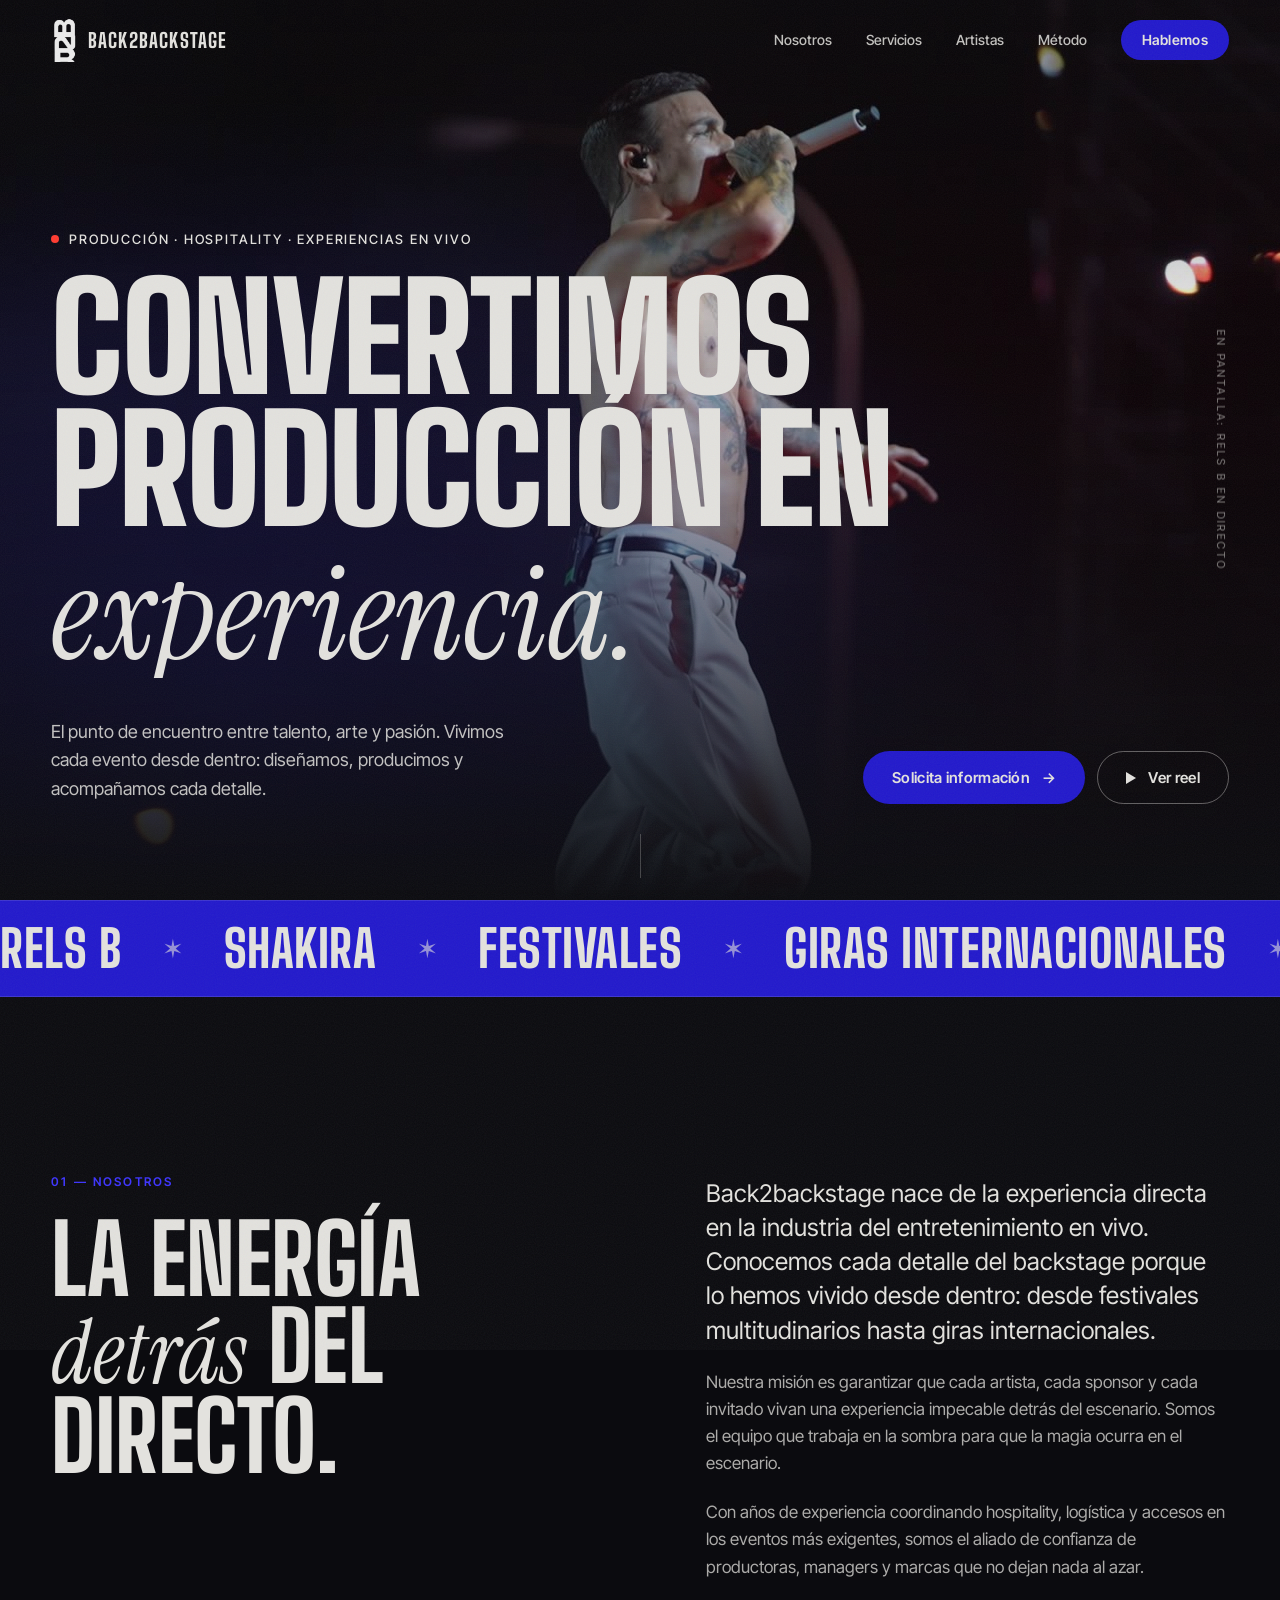
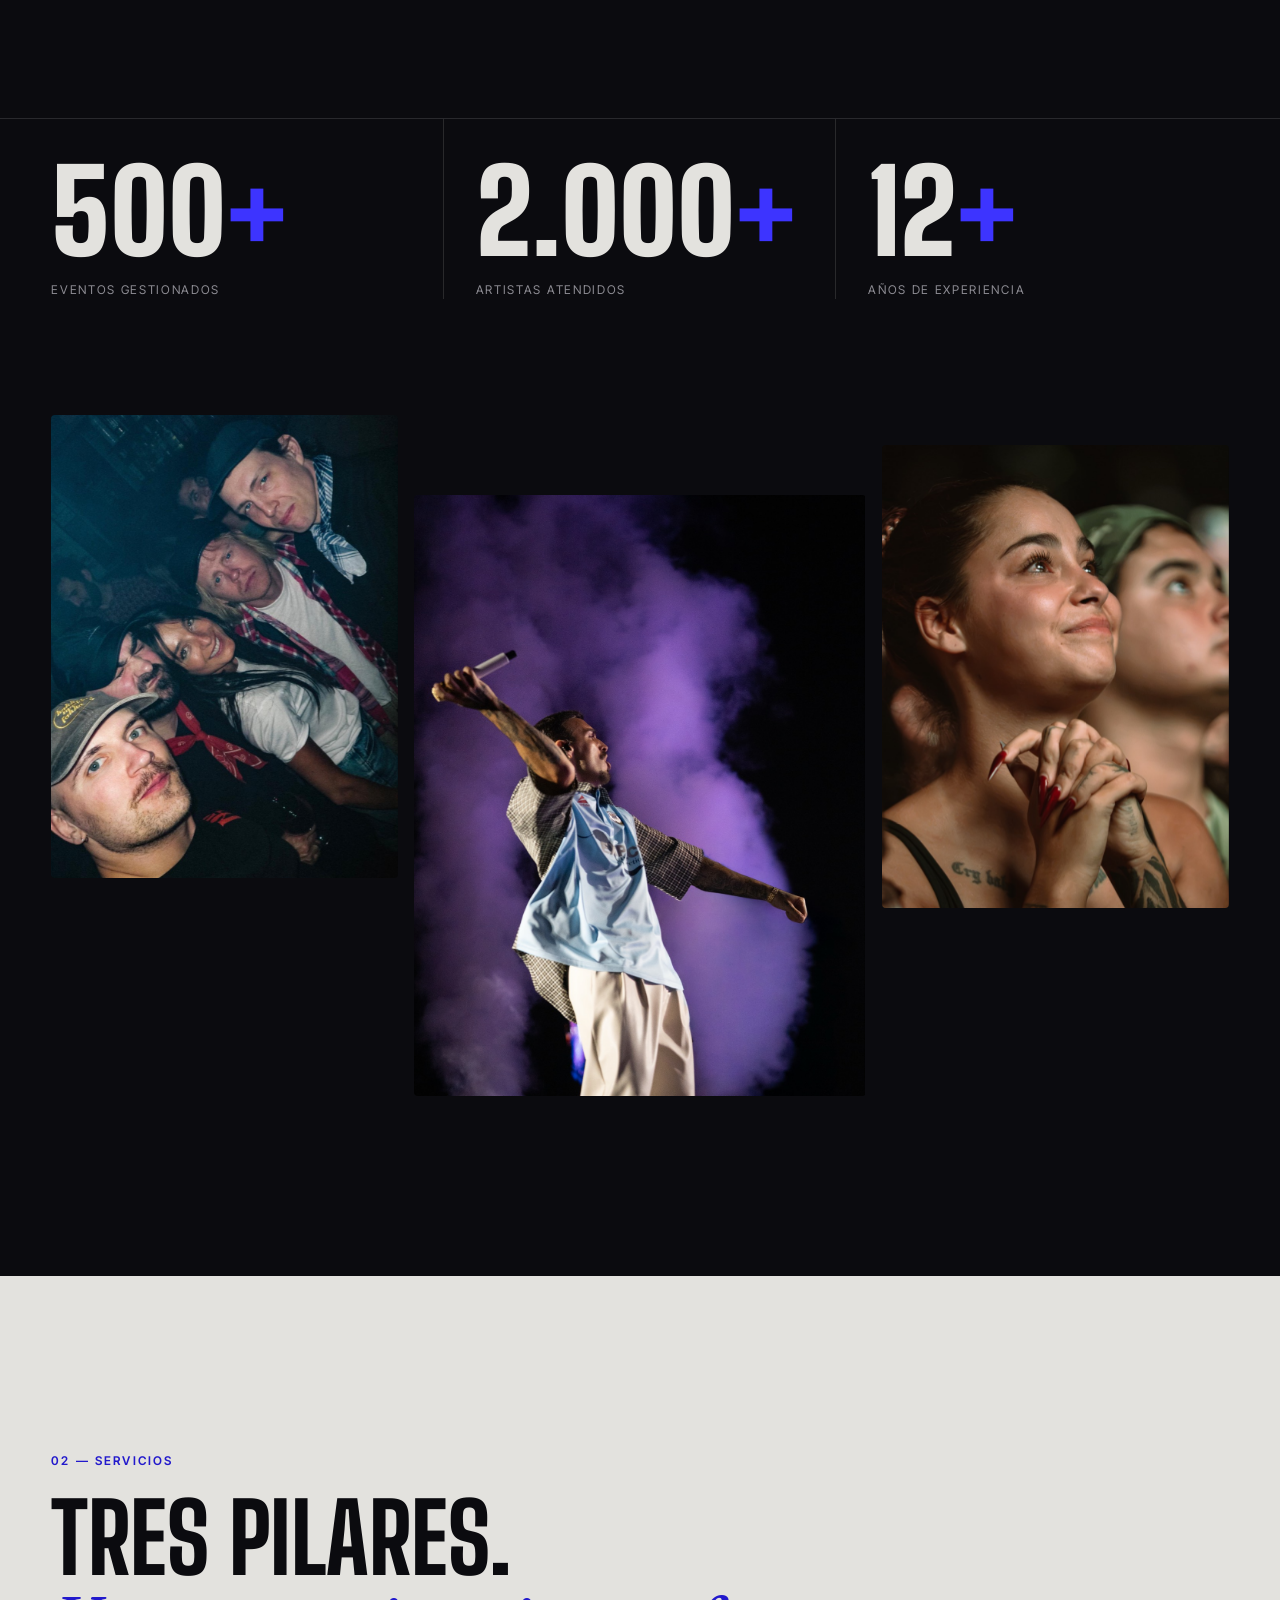
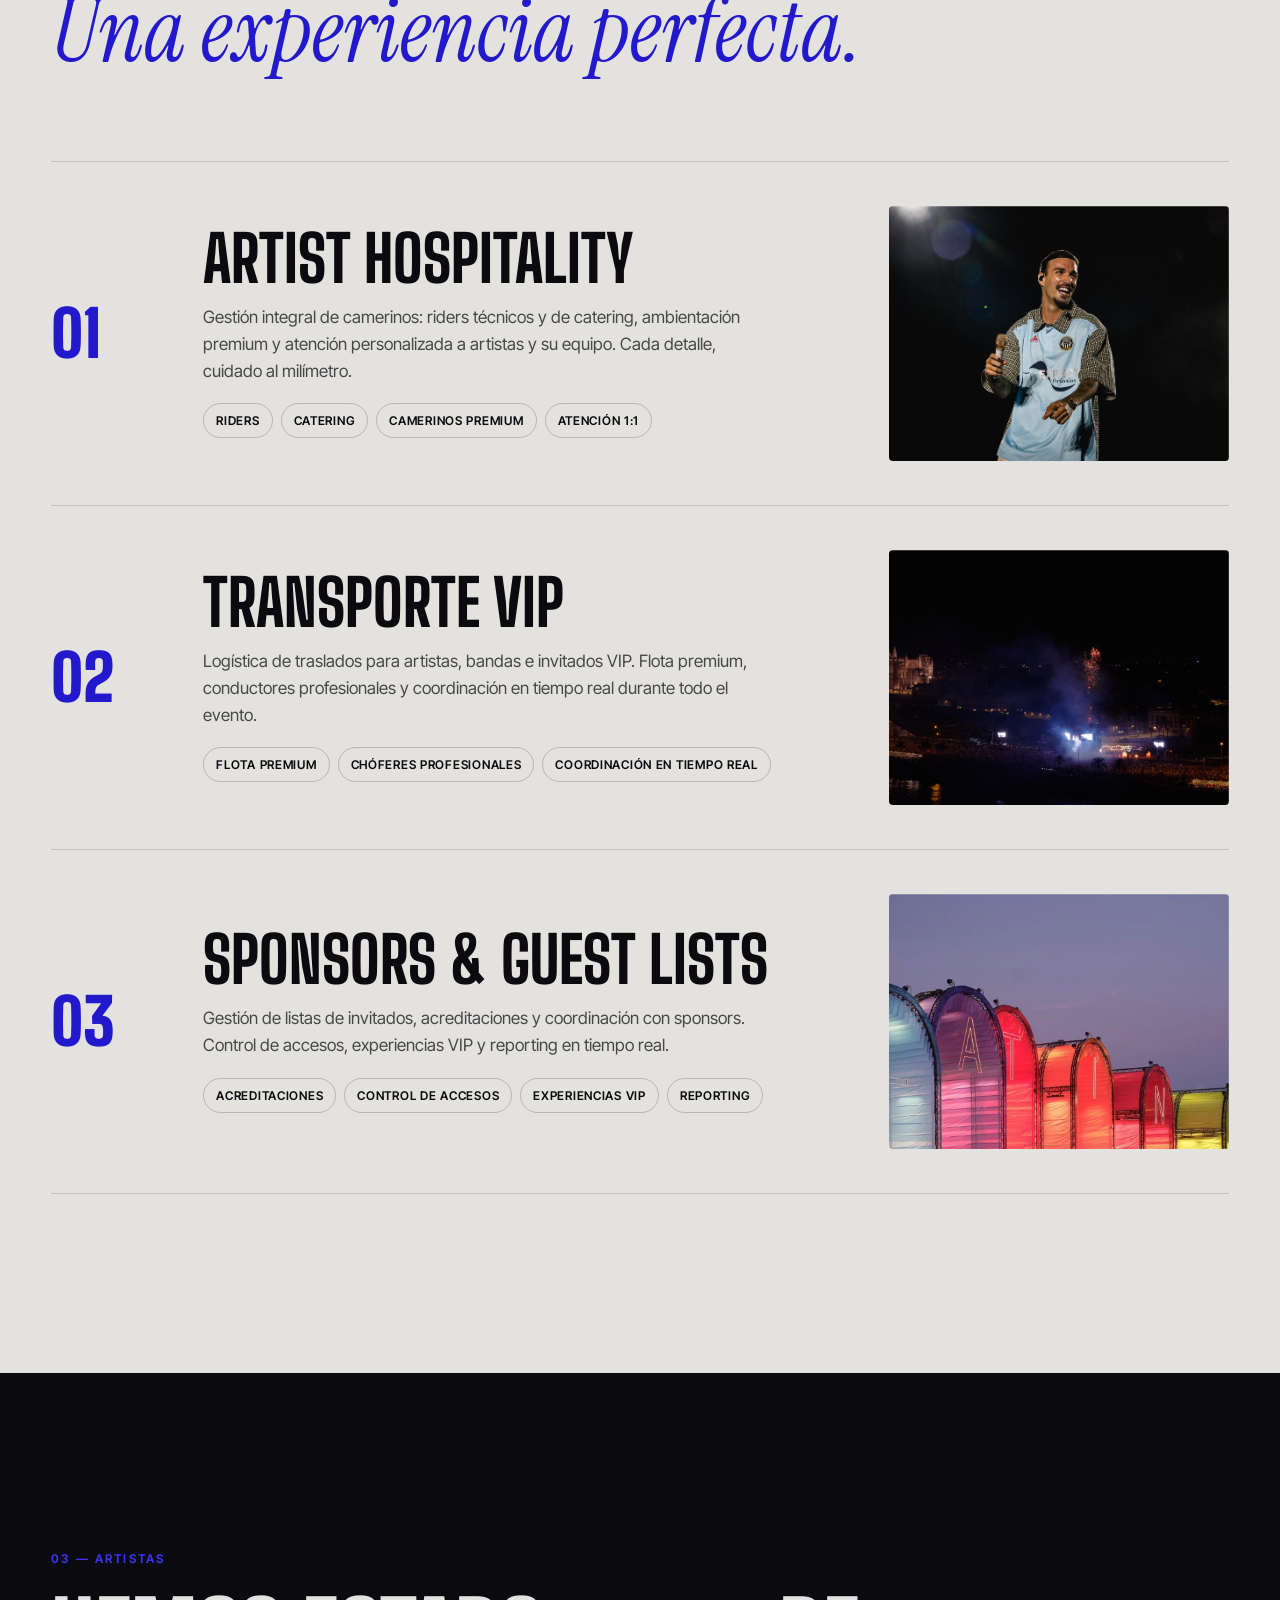
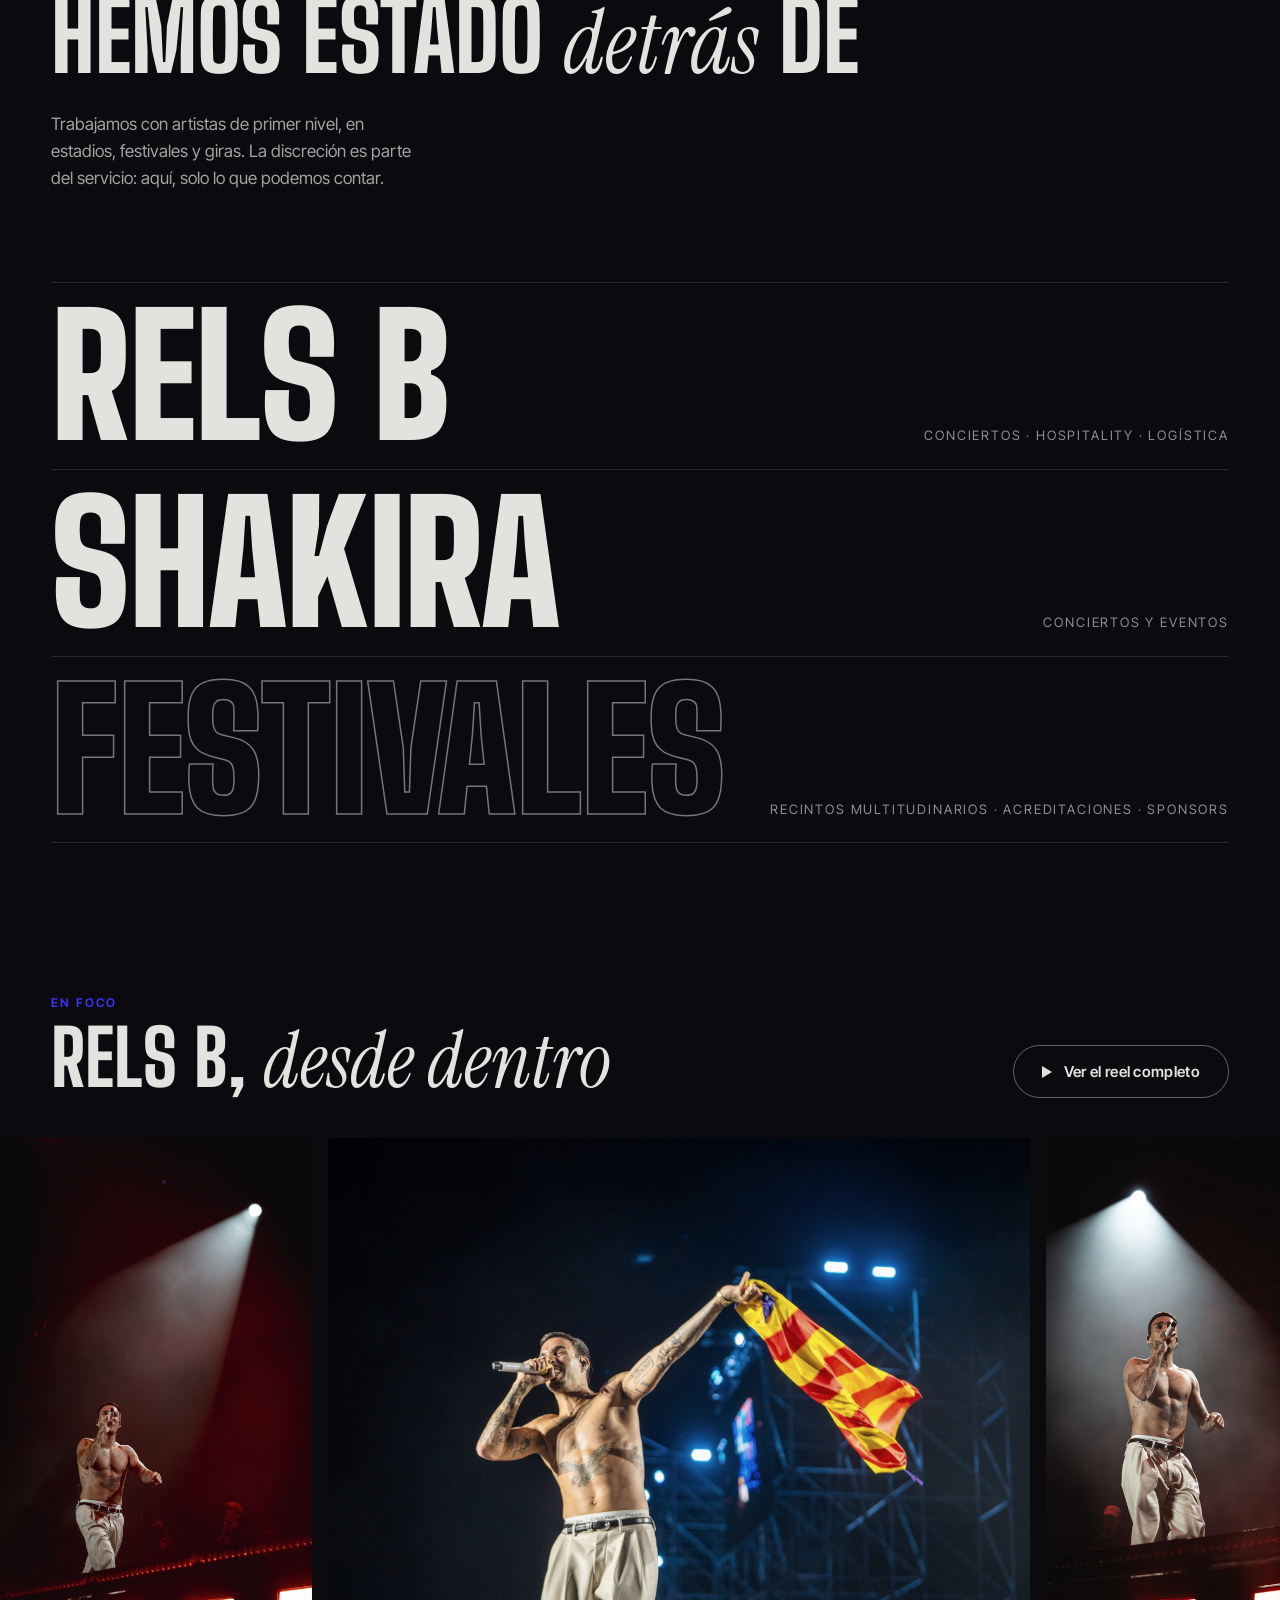
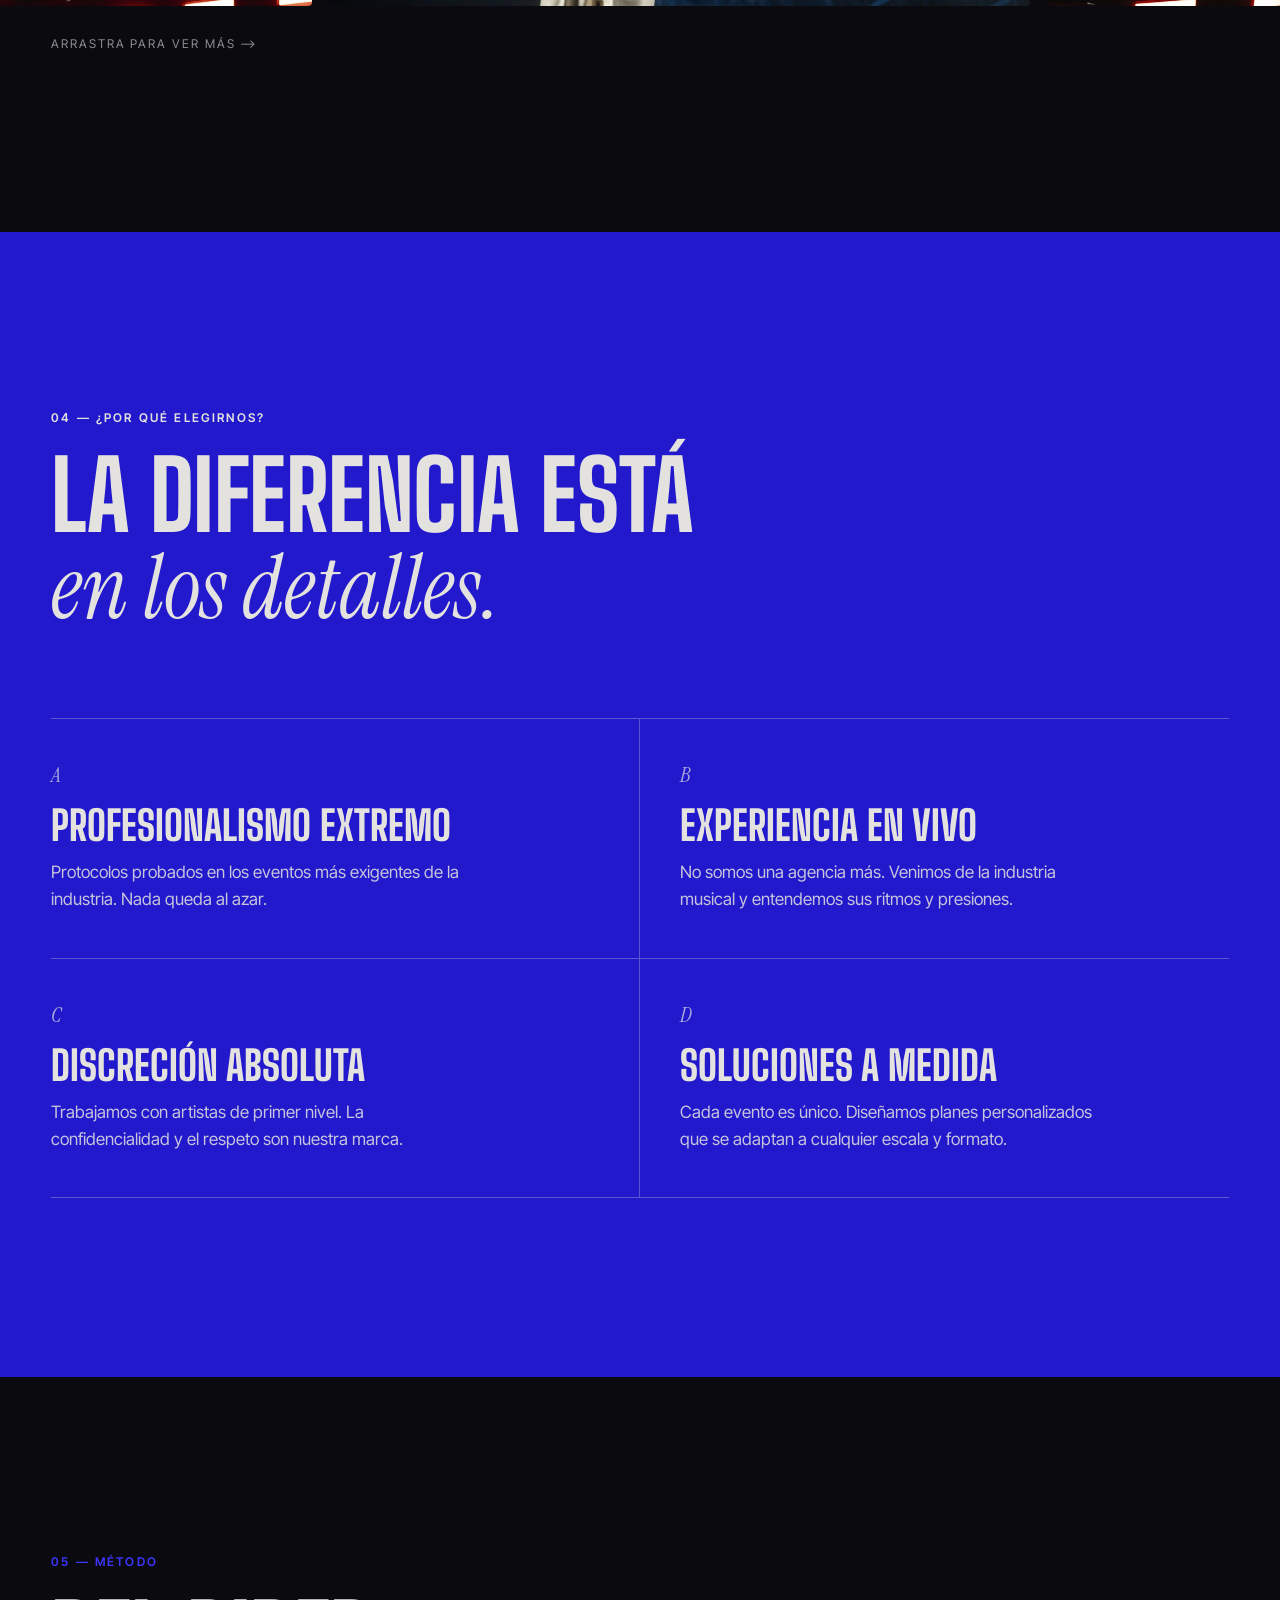
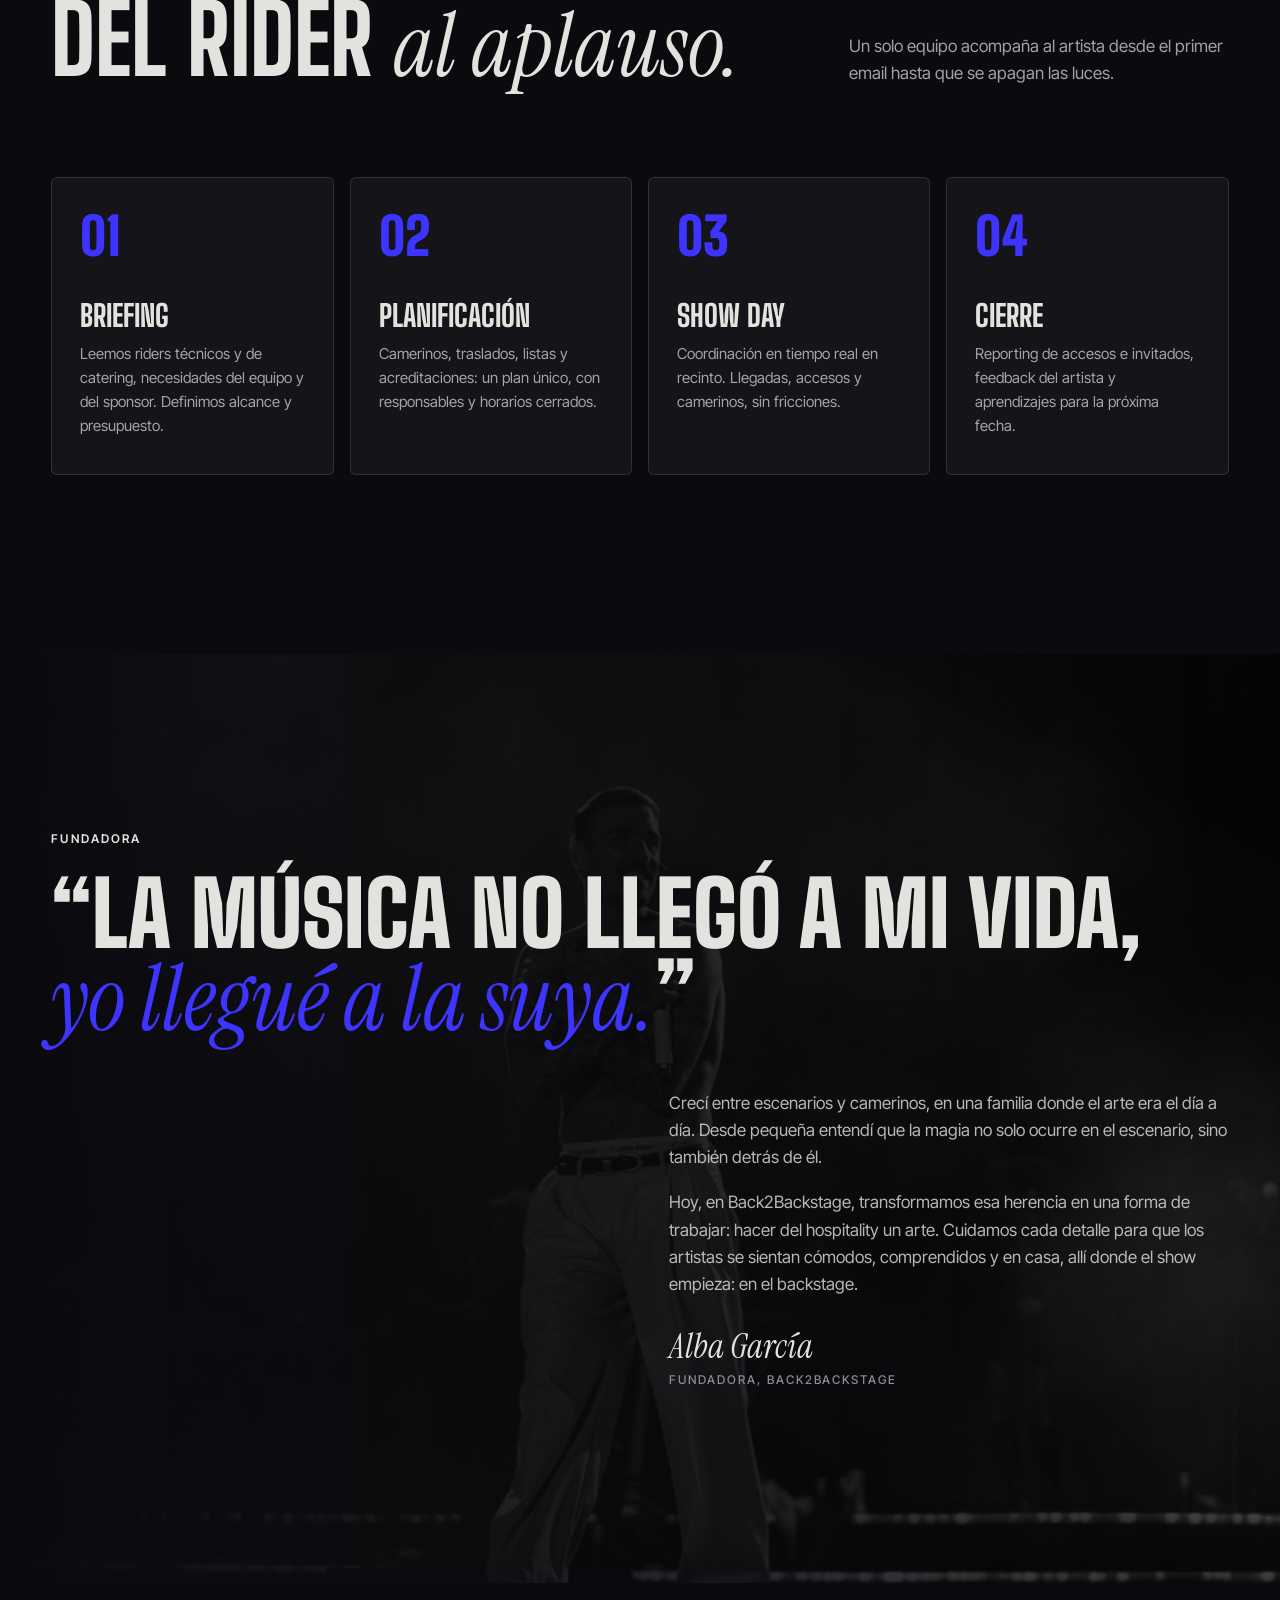
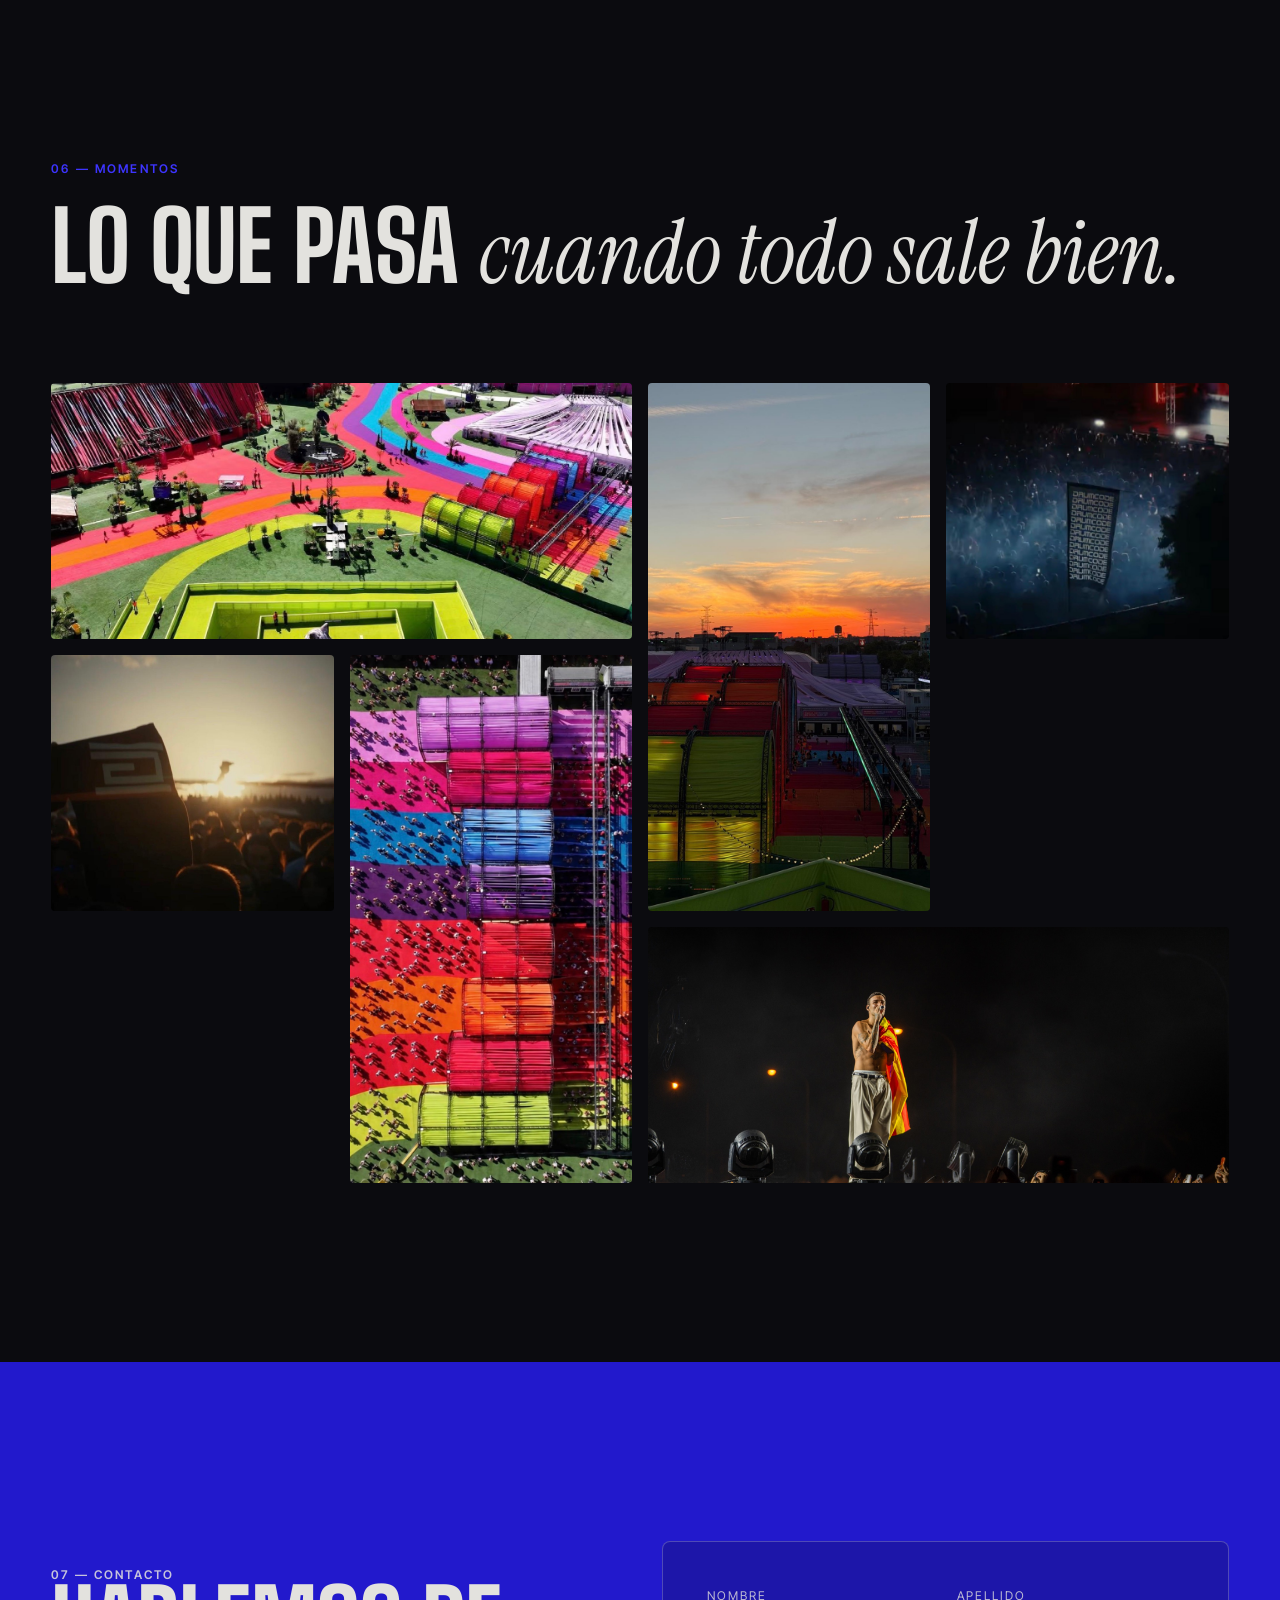
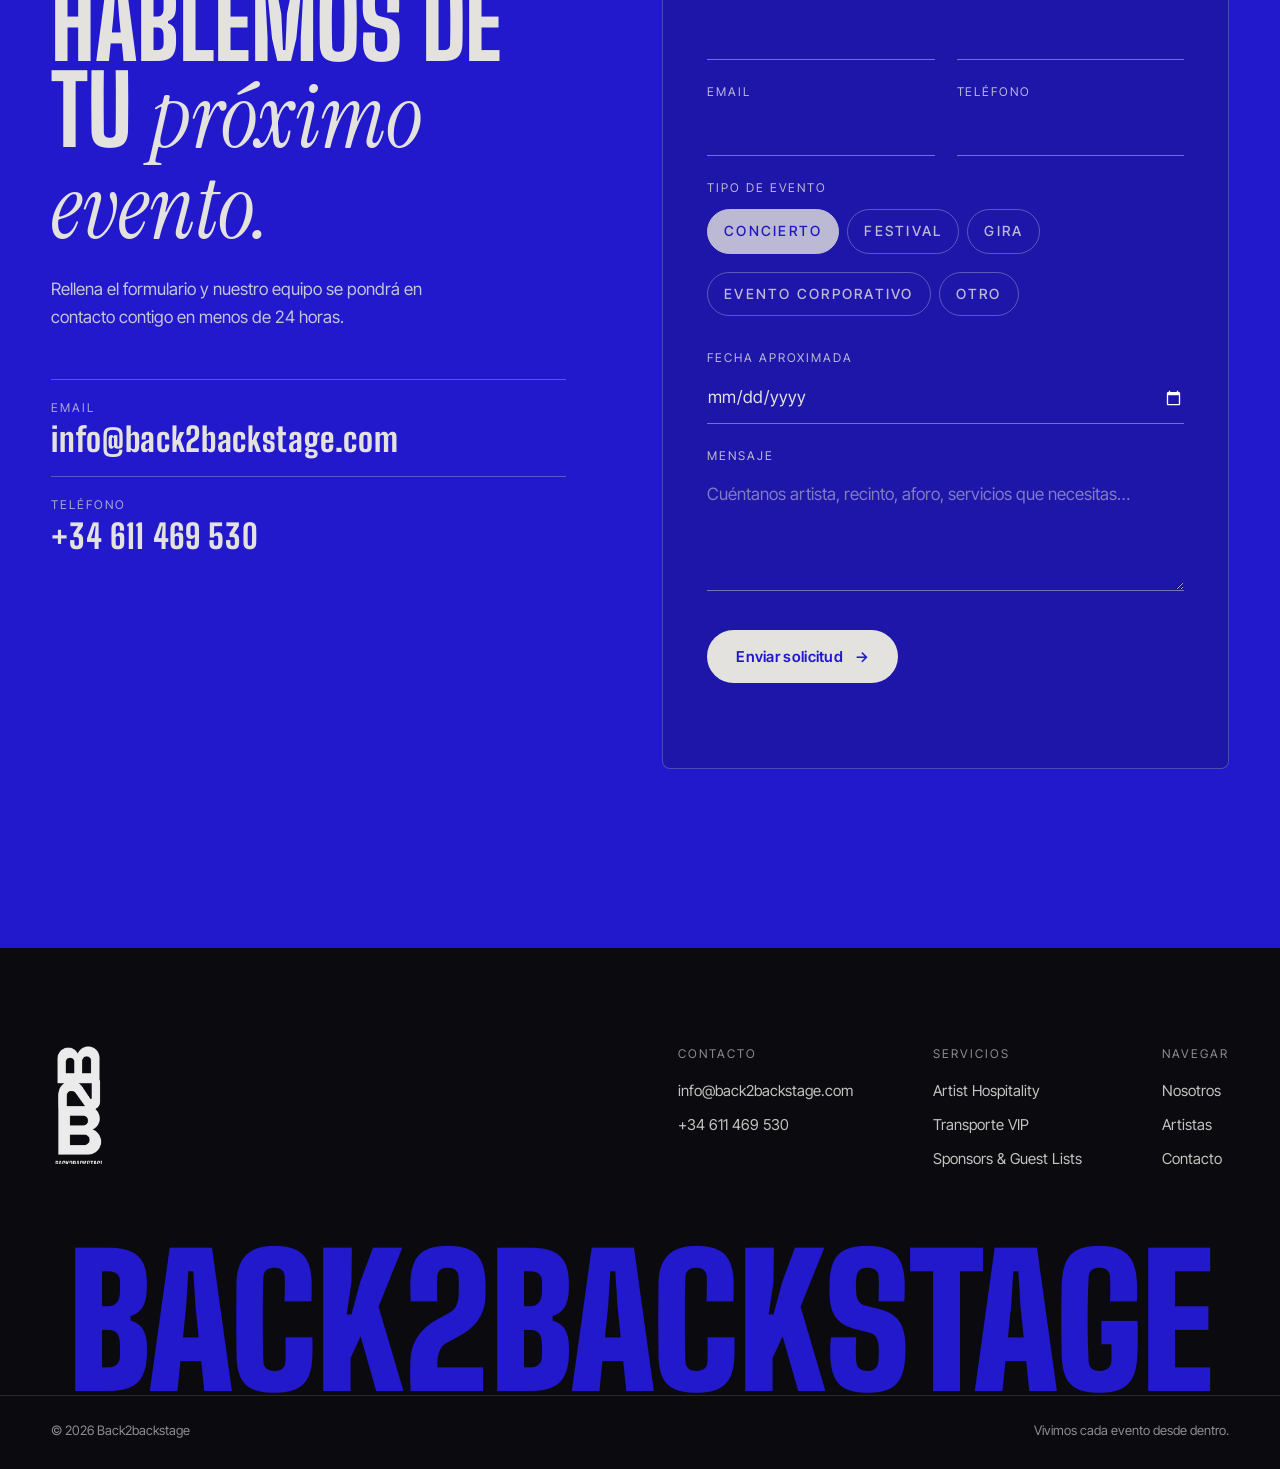
==== site/index.html @ 3faf4560 "Nueva web Back2backstage (sitio estático) con despliegue a GitHub Pages Co-Authored-By: Claude Opus " ====
<!doctype html>
<html lang="es">
<head>
  <meta charset="utf-8">
  <meta name="viewport" content="width=device-width, initial-scale=1">
  <title>Back2backstage · Producción, hospitality y experiencias en vivo</title>
  <meta name="description" content="Back2backstage convierte producción en experiencia: artist hospitality, transporte VIP, sponsors y guest lists para conciertos, festivales y giras. Hemos trabajado con artistas como Rels B y Shakira.">
  <meta property="og:title" content="Back2backstage · La energía detrás del directo">
  <meta property="og:description" content="Artist hospitality, transporte VIP, sponsors y guest lists para conciertos, festivales y giras.">
  <meta property="og:image" content="assets/img/relsb-fuego.jpg">
  <meta name="theme-color" content="#0b0b0f">
  <!-- Preview en GitHub Pages: quitar noindex al publicar en el dominio real -->
  <meta name="robots" content="noindex">
  <link rel="icon" href="assets/img/logo-mark.png">
  <link rel="preconnect" href="https://fonts.googleapis.com">
  <link rel="preconnect" href="https://fonts.gstatic.com" crossorigin>
  <link href="https://fonts.googleapis.com/css2?family=Big+Shoulders+Display:wght@500;700;800;900&family=Instrument+Serif:ital@0;1&family=Inter+Tight:wght@400;500;600&display=swap" rel="stylesheet">
  <link rel="stylesheet" href="styles.css?v=2">
</head>
<body>

  <div class="grain" aria-hidden="true"></div>

  <!-- NAV -->
  <header class="nav" id="nav">
    <a href="#top" class="nav__logo" aria-label="Back2backstage, inicio">
      <img src="assets/img/logo-b2b.png" alt="" width="34" height="61">
      <span>Back2backstage</span>
    </a>
    <nav class="nav__links" aria-label="Principal">
      <a href="#nosotros">Nosotros</a>
      <a href="#servicios">Servicios</a>
      <a href="#artistas">Artistas</a>
      <a href="#metodo">Método</a>
      <a href="#contacto" class="btn btn--small">Hablemos</a>
    </nav>
    <button class="nav__burger" aria-label="Abrir menú" aria-expanded="false"><span></span><span></span></button>
  </header>

  <main id="top">

    <!-- HERO -->
    <section class="hero">
      <video class="hero__video" autoplay muted loop playsinline preload="auto" poster="assets/img/hero-poster.jpg">
        <source src="assets/video/hero.mp4" type="video/mp4">
      </video>
      <div class="hero__shade"></div>

      <div class="hero__content">
        <p class="eyebrow intro"><span class="dot"></span> Producción · Hospitality · Experiencias en vivo</p>
        <h1 class="hero__title">
          <span class="line"><span>Convertimos</span></span>
          <span class="line"><span>producción en</span></span>
          <span class="line"><span><em>experiencia.</em></span></span>
        </h1>
        <div class="hero__foot intro intro--late">
          <p>El punto de encuentro entre talento, arte y pasión. Vivimos cada evento desde dentro: diseñamos, producimos y acompañamos cada detalle.</p>
          <div class="hero__ctas">
            <a href="#contacto" class="btn">Solicita información <span aria-hidden="true">→</span></a>
            <button class="btn btn--ghost" data-open-reel><span class="play" aria-hidden="true"></span> Ver reel</button>
          </div>
        </div>
      </div>

      <div class="hero__caption">En pantalla: Rels B en directo</div>
      <a href="#nosotros" class="hero__scroll" aria-label="Bajar"><span></span></a>
    </section>

    <!-- MARQUEE -->
    <div class="marquee" aria-label="Artistas y formatos">
      <div class="marquee__track">
        <span>Rels B</span><i>✶</i><span>Shakira</span><i>✶</i><span>Festivales</span><i>✶</i><span>Giras internacionales</span><i>✶</i><span>Estadios</span><i>✶</i><span>Eventos corporativos</span><i>✶</i>
        <span>Rels B</span><i>✶</i><span>Shakira</span><i>✶</i><span>Festivales</span><i>✶</i><span>Giras internacionales</span><i>✶</i><span>Estadios</span><i>✶</i><span>Eventos corporativos</span><i>✶</i>
      </div>
    </div>

    <!-- ABOUT -->
    <section class="about section" id="nosotros">
      <div class="container about__grid">
        <div class="about__head">
          <p class="label reveal">01 — Nosotros</p>
          <h2 class="h2 reveal">La energía <br><em>detrás</em> del directo.</h2>
        </div>
        <div class="about__body">
          <p class="lead reveal">Back2backstage nace de la experiencia directa en la industria del entretenimiento en vivo. Conocemos cada detalle del backstage porque lo hemos vivido desde dentro: desde festivales multitudinarios hasta giras internacionales.</p>
          <p class="reveal">Nuestra misión es garantizar que cada artista, cada sponsor y cada invitado vivan una experiencia impecable detrás del escenario. Somos el equipo que trabaja en la sombra para que la magia ocurra en el escenario.</p>
          <p class="reveal">Con años de experiencia coordinando hospitality, logística y accesos en los eventos más exigentes, somos el aliado de confianza de productoras, managers y marcas que no dejan nada al azar.</p>
        </div>
      </div>

      <div class="container stats">
        <div class="stat reveal"><b data-count="500">0</b><span>+</span><p>Eventos gestionados</p></div>
        <div class="stat reveal"><b data-count="2000">0</b><span>+</span><p>Artistas atendidos</p></div>
        <div class="stat reveal"><b data-count="12">0</b><span>+</span><p>Años de experiencia</p></div>
      </div>

      <div class="about__strip">
        <figure class="parallax" data-speed="0.12"><img src="assets/img/backstage-crew.jpg" alt="Equipo celebrando en el backstage" loading="lazy"></figure>
        <figure class="parallax" data-speed="-0.08"><img src="assets/img/relsb-humo.jpg" alt="Rels B en el escenario entre humo violeta" loading="lazy"></figure>
        <figure class="parallax" data-speed="0.18"><img src="assets/img/publico-emocion.jpg" alt="Público emocionado durante un concierto" loading="lazy"></figure>
      </div>
    </section>

    <!-- SERVICES -->
    <section class="services section" id="servicios">
      <div class="container">
        <div class="section__head">
          <p class="label reveal">02 — Servicios</p>
          <h2 class="h2 reveal">Tres pilares. <br><em>Una experiencia perfecta.</em></h2>
        </div>

        <div class="svc-list">
          <article class="svc reveal">
            <div class="svc__num">01</div>
            <div class="svc__main">
              <h3>Artist Hospitality</h3>
              <p>Gestión integral de camerinos: riders técnicos y de catering, ambientación premium y atención personalizada a artistas y su equipo. Cada detalle, cuidado al milímetro.</p>
              <ul class="tags"><li>Riders</li><li>Catering</li><li>Camerinos premium</li><li>Atención 1:1</li></ul>
            </div>
            <figure class="svc__img"><img src="assets/img/relsb-sonrisa.jpg" alt="" loading="lazy"></figure>
          </article>

          <article class="svc reveal">
            <div class="svc__num">02</div>
            <div class="svc__main">
              <h3>Transporte VIP</h3>
              <p>Logística de traslados para artistas, bandas e invitados VIP. Flota premium, conductores profesionales y coordinación en tiempo real durante todo el evento.</p>
              <ul class="tags"><li>Flota premium</li><li>Chóferes profesionales</li><li>Coordinación en tiempo real</li></ul>
            </div>
            <figure class="svc__img"><img src="assets/img/palma-noche.jpg" alt="" loading="lazy"></figure>
          </article>

          <article class="svc reveal">
            <div class="svc__num">03</div>
            <div class="svc__main">
              <h3>Sponsors &amp; Guest Lists</h3>
              <p>Gestión de listas de invitados, acreditaciones y coordinación con sponsors. Control de accesos, experiencias VIP y reporting en tiempo real.</p>
              <ul class="tags"><li>Acreditaciones</li><li>Control de accesos</li><li>Experiencias VIP</li><li>Reporting</li></ul>
            </div>
            <figure class="svc__img"><img src="assets/img/festival-arcos.jpg" alt="" loading="lazy"></figure>
          </article>
        </div>
      </div>
    </section>

    <!-- ARTISTS / WORK -->
    <section class="work section" id="artistas">
      <div class="container">
        <div class="section__head section__head--row">
          <div>
            <p class="label reveal">03 — Artistas</p>
            <h2 class="h2 reveal">Hemos estado <em>detrás</em> de</h2>
          </div>
          <p class="section__aside reveal">Trabajamos con artistas de primer nivel, en estadios, festivales y giras. La discreción es parte del servicio: aquí, solo lo que podemos contar.</p>
        </div>

        <ul class="names">
          <li class="name reveal" data-img="assets/img/relsb-fuego.jpg">
            <span class="name__title">Rels B</span>
            <span class="name__meta">Conciertos · Hospitality · Logística</span>
          </li>
          <li class="name reveal" data-img="assets/img/estadio.jpg">
            <span class="name__title">Shakira</span>
            <span class="name__meta">Conciertos y eventos</span>
          </li>
          <li class="name name--muted reveal" data-img="assets/img/festival-aereo.jpg">
            <span class="name__title">Festivales</span>
            <span class="name__meta">Recintos multitudinarios · Acreditaciones · Sponsors</span>
          </li>
        </ul>
        <div class="name-preview" aria-hidden="true"><img alt=""></div>
      </div>

      <!-- Rels B case gallery -->
      <div class="case">
        <div class="container case__head">
          <p class="label reveal">En foco</p>
          <h3 class="case__title reveal">Rels B, <em>desde dentro</em></h3>
          <button class="btn btn--ghost reveal" data-open-reel><span class="play" aria-hidden="true"></span> Ver el reel completo</button>
        </div>
        <div class="rail" tabindex="0" aria-label="Galería Rels B, desliza horizontalmente">
          <figure class="rail__item rail__item--tall"><img src="assets/img/relsb-rojo.jpg" alt="Rels B bajo un foco rojo" loading="lazy"></figure>
          <figure class="rail__item"><img src="assets/img/relsb-bandera.jpg" alt="Rels B con una bandera en el escenario" loading="lazy"></figure>
          <figure class="rail__item rail__item--tall"><img src="assets/img/relsb-foco.jpg" alt="Rels B bajo un foco blanco" loading="lazy"></figure>
          <figure class="rail__item"><img src="assets/img/relsb-bn.jpg" alt="Rels B en blanco y negro" loading="lazy"></figure>
          <figure class="rail__item rail__item--tall"><img src="assets/img/relsb-salto.jpg" alt="Rels B saltando en el escenario" loading="lazy"></figure>
          <figure class="rail__item"><img src="assets/img/relsb-escenario-bn.jpg" alt="Rels B en el escenario con humo" loading="lazy"></figure>
          <figure class="rail__item rail__item--tall"><img src="assets/img/relsb-brazos.jpg" alt="Rels B con los brazos abiertos" loading="lazy"></figure>
          <figure class="rail__item"><img src="assets/img/publico-bn.jpg" alt="Público en blanco y negro" loading="lazy"></figure>
          <figure class="rail__item rail__item--tall"><img src="assets/img/relsb-agachado.jpg" alt="Rels B agachado con una bandera" loading="lazy"></figure>
          <figure class="rail__item"><img src="assets/img/relsb-microfono.jpg" alt="Rels B con el micrófono" loading="lazy"></figure>
        </div>
        <div class="container rail__hint">Arrastra para ver más <span aria-hidden="true">⟶</span></div>
      </div>
    </section>

    <!-- WHY -->
    <section class="why section" id="por-que">
      <div class="container">
        <div class="section__head">
          <p class="label label--light reveal">04 — ¿Por qué elegirnos?</p>
          <h2 class="h2 reveal">La diferencia está <br><em>en los detalles.</em></h2>
        </div>
        <div class="why__grid">
          <div class="why__item reveal"><span>A</span><h3>Profesionalismo extremo</h3><p>Protocolos probados en los eventos más exigentes de la industria. Nada queda al azar.</p></div>
          <div class="why__item reveal"><span>B</span><h3>Experiencia en vivo</h3><p>No somos una agencia más. Venimos de la industria musical y entendemos sus ritmos y presiones.</p></div>
          <div class="why__item reveal"><span>C</span><h3>Discreción absoluta</h3><p>Trabajamos con artistas de primer nivel. La confidencialidad y el respeto son nuestra marca.</p></div>
          <div class="why__item reveal"><span>D</span><h3>Soluciones a medida</h3><p>Cada evento es único. Diseñamos planes personalizados que se adaptan a cualquier escala y formato.</p></div>
        </div>
      </div>
    </section>

    <!-- METHOD -->
    <section class="method section" id="metodo">
      <div class="container">
        <div class="section__head section__head--row">
          <div>
            <p class="label reveal">05 — Método</p>
            <h2 class="h2 reveal">Del rider <em>al aplauso.</em></h2>
          </div>
          <p class="section__aside reveal">Un solo equipo acompaña al artista desde el primer email hasta que se apagan las luces.</p>
        </div>
        <ol class="steps">
          <li class="step reveal"><b>01</b><h3>Briefing</h3><p>Leemos riders técnicos y de catering, necesidades del equipo y del sponsor. Definimos alcance y presupuesto.</p></li>
          <li class="step reveal"><b>02</b><h3>Planificación</h3><p>Camerinos, traslados, listas y acreditaciones: un plan único, con responsables y horarios cerrados.</p></li>
          <li class="step reveal"><b>03</b><h3>Show day</h3><p>Coordinación en tiempo real en recinto. Llegadas, accesos y camerinos, sin fricciones.</p></li>
          <li class="step reveal"><b>04</b><h3>Cierre</h3><p>Reporting de accesos e invitados, feedback del artista y aprendizajes para la próxima fecha.</p></li>
        </ol>
      </div>
    </section>

    <!-- FOUNDER -->
    <section class="founder section">
      <figure class="founder__bg parallax" data-speed="0.1"><img src="assets/img/relsb-escenario-bn.jpg" alt="" loading="lazy"></figure>
      <div class="container founder__inner">
        <p class="label label--light reveal">Fundadora</p>
        <blockquote class="founder__quote reveal">“La música no llegó a mi vida, <em>yo llegué a la suya.</em>”</blockquote>
        <div class="founder__text">
          <p class="reveal">Crecí entre escenarios y camerinos, en una familia donde el arte era el día a día. Desde pequeña entendí que la magia no solo ocurre en el escenario, sino también detrás de él.</p>
          <p class="reveal">Hoy, en Back2Backstage, transformamos esa herencia en una forma de trabajar: hacer del hospitality un arte. Cuidamos cada detalle para que los artistas se sientan cómodos, comprendidos y en casa, allí donde el show empieza: en el backstage.</p>
          <p class="founder__sign reveal">Alba García <span>Fundadora, Back2backstage</span></p>
        </div>
      </div>
    </section>

    <!-- GALLERY -->
    <section class="gallery section" aria-label="Galería">
      <div class="container">
        <div class="section__head">
          <p class="label reveal">06 — Momentos</p>
          <h2 class="h2 reveal">Lo que pasa <em>cuando todo sale bien.</em></h2>
        </div>
        <div class="mosaic">
          <figure class="m m--wide reveal"><img src="assets/img/festival-recinto.jpg" alt="Vista aérea de un recinto de festival de colores" loading="lazy"></figure>
          <figure class="m m--tall reveal"><img src="assets/img/festival-atardecer.jpg" alt="Atardecer sobre un festival" loading="lazy"></figure>
          <figure class="m reveal"><img src="assets/img/publico-azul.jpg" alt="Público bajo luces azules" loading="lazy"></figure>
          <figure class="m reveal"><img src="assets/img/atardecer-publico.jpg" alt="Público al atardecer frente al escenario" loading="lazy"></figure>
          <figure class="m m--tall reveal"><img src="assets/img/festival-aereo.jpg" alt="Recinto de festival visto desde arriba" loading="lazy"></figure>
          <figure class="m m--wide reveal"><img src="assets/img/relsb-bandera-escenario.jpg" alt="Artista con bandera en el escenario" loading="lazy"></figure>
        </div>
      </div>
    </section>

    <!-- CONTACT -->
    <section class="contact section" id="contacto">
      <div class="container contact__grid">
        <div class="contact__intro">
          <p class="label label--light reveal">07 — Contacto</p>
          <h2 class="h2 reveal">Hablemos de tu <em>próximo evento.</em></h2>
          <p class="reveal">Rellena el formulario y nuestro equipo se pondrá en contacto contigo en menos de 24 horas.</p>
          <ul class="contact__direct reveal">
            <li><span>Email</span><a href="mailto:info@back2backstage.com">info@back2backstage.com</a></li>
            <li><span>Teléfono</span><a href="tel:+34611469530">+34 611 469 530</a></li>
          </ul>
        </div>

        <form class="form reveal" id="contact-form" novalidate>
          <div class="form__row">
            <label><span>Nombre</span><input name="nombre" required autocomplete="given-name"></label>
            <label><span>Apellido</span><input name="apellido" autocomplete="family-name"></label>
          </div>
          <div class="form__row">
            <label><span>Email</span><input type="email" name="email" required autocomplete="email"></label>
            <label><span>Teléfono</span><input type="tel" name="telefono" autocomplete="tel"></label>
          </div>
          <fieldset class="chips">
            <legend>Tipo de evento</legend>
            <label><input type="radio" name="tipo" value="Concierto" checked><span>Concierto</span></label>
            <label><input type="radio" name="tipo" value="Festival"><span>Festival</span></label>
            <label><input type="radio" name="tipo" value="Gira"><span>Gira</span></label>
            <label><input type="radio" name="tipo" value="Evento corporativo"><span>Evento corporativo</span></label>
            <label><input type="radio" name="tipo" value="Otro"><span>Otro</span></label>
          </fieldset>
          <label><span>Fecha aproximada</span><input type="date" name="fecha"></label>
          <label><span>Mensaje</span><textarea name="mensaje" rows="4" placeholder="Cuéntanos artista, recinto, aforo, servicios que necesitas…"></textarea></label>
          <button class="btn btn--light" type="submit">Enviar solicitud <span aria-hidden="true">→</span></button>
          <p class="form__note" role="status"></p>
        </form>
      </div>
    </section>
  </main>

  <footer class="footer">
    <div class="container footer__top">
      <img src="assets/img/logo-mark.png" alt="Back2backstage" class="footer__mark">
      <div class="footer__cols">
        <div><span>Contacto</span><a href="mailto:info@back2backstage.com">info@back2backstage.com</a><a href="tel:+34611469530">+34 611 469 530</a></div>
        <div><span>Servicios</span><a href="#servicios">Artist Hospitality</a><a href="#servicios">Transporte VIP</a><a href="#servicios">Sponsors &amp; Guest Lists</a></div>
        <div><span>Navegar</span><a href="#nosotros">Nosotros</a><a href="#artistas">Artistas</a><a href="#contacto">Contacto</a></div>
      </div>
    </div>
    <div class="footer__word" aria-hidden="true">BACK2BACKSTAGE</div>
    <div class="container footer__bottom">
      <span>© <span id="year"></span> Back2backstage</span>
      <span>Vivimos cada evento desde dentro.</span>
    </div>
  </footer>

  <!-- Reel modal -->
  <dialog class="reel" id="reel">
    <button class="reel__close" aria-label="Cerrar">✕</button>
    <video controls playsinline preload="none" poster="assets/img/hero-poster.jpg">
      <source src="assets/video/reel-relsb.mp4" type="video/mp4">
    </video>
  </dialog>

  <script src="main.js?v=2"></script>
</body>
</html>
---- site/styles.css ----
:root {
  --ink: #0b0b0f;
  --ink-2: #141419;
  --bone: #e3e2de;
  --bone-2: #f2f1ed;
  --blue: #2219cc;
  --blue-hi: #3d34ff;
  --muted: #8d8c93;
  --line: rgba(227, 226, 222, .14);
  --display: "Big Shoulders Display", "Arial Narrow", sans-serif;
  --serif: "Instrument Serif", Georgia, serif;
  --sans: "Inter Tight", system-ui, sans-serif;
  --gutter: clamp(16px, 4vw, 56px);
  --ease: cubic-bezier(.2, .7, .1, 1);
}

*, *::before, *::after { box-sizing: border-box; }
html { scroll-behavior: smooth; -webkit-text-size-adjust: 100%; }
body {
  margin: 0;
  background: var(--ink);
  color: var(--bone);
  font: 400 17px/1.6 var(--sans);
  -webkit-font-smoothing: antialiased;
  overflow-x: hidden;
}
img, video { display: block; max-width: 100%; }
a { color: inherit; text-decoration: none; }
em { font-family: var(--serif); font-style: italic; font-weight: 400; text-transform: none; letter-spacing: 0; }
::selection { background: var(--blue); color: var(--bone); }

.container { width: 100%; max-width: 1360px; margin: 0 auto; padding: 0 var(--gutter); }
.section { padding: clamp(96px, 14vw, 180px) 0; position: relative; }

.grain {
  position: fixed; inset: -50%; z-index: 100; pointer-events: none; opacity: .06;
  background-image: url("data:image/svg+xml,%3Csvg xmlns='http://www.w3.org/2000/svg' width='160' height='160'%3E%3Cfilter id='n'%3E%3CfeTurbulence type='fractalNoise' baseFrequency='.9' numOctaves='2' stitchTiles='stitch'/%3E%3C/filter%3E%3Crect width='100%25' height='100%25' filter='url(%23n)'/%3E%3C/svg%3E");
  animation: grain 1.2s steps(6) infinite;
}
@keyframes grain { 0%{transform:translate(0,0)} 25%{transform:translate(-3%,2%)} 50%{transform:translate(2%,-3%)} 75%{transform:translate(-2%,-1%)} 100%{transform:translate(1%,3%)} }

/* Type */
.label {
  font: 600 12px/1 var(--sans); letter-spacing: .18em; text-transform: uppercase;
  color: var(--blue-hi); margin: 0 0 28px;
}
.label--light { color: var(--bone); opacity: .75; }
.eyebrow { font: 500 13px/1 var(--sans); letter-spacing: .14em; text-transform: uppercase; display: flex; align-items: center; gap: 10px; margin: 0 0 28px; }
.dot { width: 8px; height: 8px; border-radius: 50%; background: #ff3b30; box-shadow: 0 0 0 0 rgba(255,59,48,.6); animation: rec 1.6s infinite; }
@keyframes rec { 0%{box-shadow:0 0 0 0 rgba(255,59,48,.6)} 70%{box-shadow:0 0 0 10px rgba(255,59,48,0)} 100%{box-shadow:0 0 0 0 rgba(255,59,48,0)} }
.h2 {
  font: 800 clamp(48px, 7.5vw, 116px)/.9 var(--display); text-transform: uppercase;
  letter-spacing: -.005em; margin: 0;
}
.h2 em { font-size: .92em; }
.lead { font-size: clamp(20px, 1.9vw, 26px); line-height: 1.4; color: var(--bone); }

/* Buttons */
.btn {
  --bg: var(--blue); --fg: var(--bone);
  display: inline-flex; align-items: center; gap: 12px;
  padding: 18px 28px; border-radius: 999px; border: 1px solid transparent;
  background: var(--bg); color: var(--fg);
  font: 600 15px/1 var(--sans); letter-spacing: .02em; cursor: pointer;
  transition: transform .4s var(--ease), background .3s, color .3s, border-color .3s;
}
.btn:hover { transform: translateY(-2px); --bg: var(--blue-hi); }
.btn span { transition: transform .3s var(--ease); }
.btn:hover span { transform: translateX(4px); }
.btn--small { padding: 12px 20px; font-size: 14px; }
.btn--ghost { --bg: transparent; border-color: rgba(227,226,222,.4); }
.btn--ghost:hover { --bg: var(--bone); --fg: var(--ink); }
.btn--ghost:hover .play { border-left-color: var(--ink); }
.btn--light { --bg: var(--bone); --fg: var(--blue); }
.btn--light:hover { --bg: #fff; }
.play { width: 0; height: 0; border-left: 10px solid var(--bone); border-top: 6px solid transparent; border-bottom: 6px solid transparent; }
.btn:hover .play { transform: none; }

/* Nav */
.nav {
  position: fixed; top: 0; left: 0; right: 0; z-index: 50;
  display: flex; align-items: center; justify-content: space-between;
  padding: 18px var(--gutter);
  transition: background .4s, padding .4s, backdrop-filter .4s;
}
.nav.is-scrolled { background: rgba(11,11,15,.72); backdrop-filter: blur(14px); -webkit-backdrop-filter: blur(14px); padding-top: 12px; padding-bottom: 12px; border-bottom: 1px solid var(--line); }
.nav__logo { display: flex; align-items: center; gap: 12px; }
.nav__logo img { height: 44px; width: auto; filter: brightness(0) invert(.92); transition: height .4s; }
.nav.is-scrolled .nav__logo img { height: 34px; }
.nav__logo span { font: 800 20px/1 var(--display); letter-spacing: .06em; text-transform: uppercase; }
.nav__links { display: flex; align-items: center; gap: 34px; font-size: 14px; font-weight: 500; }
.nav__links a:not(.btn) { position: relative; opacity: .85; }
.nav__links a:not(.btn)::after { content: ""; position: absolute; left: 0; right: 0; bottom: -6px; height: 1px; background: currentColor; transform: scaleX(0); transform-origin: right; transition: transform .4s var(--ease); }
.nav__links a:not(.btn):hover::after { transform: scaleX(1); transform-origin: left; }
.nav__burger { display: none; background: none; border: 0; width: 44px; height: 44px; cursor: pointer; position: relative; }
.nav__burger span { position: absolute; left: 10px; right: 10px; height: 2px; background: var(--bone); transition: transform .3s; }
.nav__burger span:first-child { top: 17px; } .nav__burger span:last-child { top: 25px; }
.nav.is-open .nav__burger span:first-child { transform: translateY(4px) rotate(45deg); }
.nav.is-open .nav__burger span:last-child { transform: translateY(-4px) rotate(-45deg); }

/* Hero */
.hero { position: relative; min-height: 100svh; display: flex; align-items: flex-end; overflow: hidden; }
.hero__video { position: absolute; inset: 0; width: 100%; height: 100%; object-fit: cover; transform: scale(1.06); animation: heroZoom 14s var(--ease) forwards; }
@keyframes heroZoom { to { transform: scale(1); } }
.hero__shade { position: absolute; inset: 0; background:
  linear-gradient(180deg, rgba(11,11,15,.55) 0%, rgba(11,11,15,.1) 35%, rgba(11,11,15,.55) 70%, var(--ink) 100%),
  radial-gradient(ellipse at 20% 80%, rgba(34,25,204,.35), transparent 60%); }
.hero__content { position: relative; z-index: 2; width: 100%; max-width: 1360px; margin: 0 auto; padding: 140px var(--gutter) clamp(56px, 8vw, 96px); }
.hero__title { font: 900 clamp(60px, 11.5vw, 188px)/.86 var(--display); text-transform: uppercase; margin: 0 0 40px; letter-spacing: -.01em; }
.hero__title em { color: var(--bone); font-size: .9em; }
.hero__title .line { display: block; overflow: hidden; padding: .1em 0 .04em; margin-top: -.1em; }
.hero__title .line > span { display: inline-block; transform: translateY(105%); animation: lineUp 1.1s var(--ease) forwards; }
.hero__title .line:nth-child(2) > span { animation-delay: .12s; }
.hero__title .line:nth-child(3) > span { animation-delay: .24s; }
@keyframes lineUp { to { transform: translateY(0); } }
.hero__foot { display: flex; flex-wrap: wrap; gap: 28px 48px; align-items: flex-end; justify-content: space-between; }
.hero__foot p { max-width: 460px; margin: 0; color: rgba(227,226,222,.85); font-size: 18px; }
.hero__ctas { display: flex; flex-wrap: wrap; gap: 12px; }
.hero__caption { position: absolute; z-index: 2; right: var(--gutter); top: 50%; transform: rotate(90deg) translateX(50%); transform-origin: right top; font-size: 11px; letter-spacing: .2em; text-transform: uppercase; opacity: .55; }
.hero__scroll { position: absolute; z-index: 2; left: 50%; bottom: 22px; width: 1px; height: 44px; background: rgba(227,226,222,.25); overflow: hidden; }
.hero__scroll span { position: absolute; left: 0; top: -50%; width: 1px; height: 50%; background: var(--bone); animation: scrollLine 1.8s var(--ease) infinite; }
@keyframes scrollLine { to { top: 100%; } }

/* Marquee */
.marquee { border-block: 1px solid var(--line); background: var(--blue); overflow: hidden; padding: 22px 0; }
.marquee__track { display: flex; width: max-content; gap: 40px; align-items: center; animation: marquee 32s linear infinite; }
.marquee span { font: 800 clamp(30px, 4vw, 56px)/1 var(--display); text-transform: uppercase; white-space: nowrap; letter-spacing: .01em; }
.marquee i { font-style: normal; font-size: 26px; opacity: .6; }
@keyframes marquee { to { transform: translateX(-50%); } }

/* About */
.about__grid { display: grid; grid-template-columns: 1.1fr 1fr; gap: 48px 80px; align-items: start; }
.about__body p { margin: 0 0 22px; color: rgba(227,226,222,.75); }
.about__body .lead { color: var(--bone); }
.stats { display: grid; grid-template-columns: repeat(3, 1fr); margin-top: clamp(64px, 9vw, 120px); border-top: 1px solid var(--line); }
.stat { padding: 36px 24px 0 0; border-right: 1px solid var(--line); }
.stat + .stat { padding-left: 32px; }
.stat:last-child { border-right: 0; }
.stat b, .stat > span { font: 900 clamp(64px, 9vw, 140px)/1 var(--display); color: var(--bone); }
.stat > span { color: var(--blue-hi); }
.stat p { margin: 10px 0 0; text-transform: uppercase; letter-spacing: .14em; font-size: 12px; color: var(--muted); }
.about__strip { display: grid; grid-template-columns: 1fr 1.3fr 1fr; gap: 16px; margin-top: clamp(64px, 9vw, 120px); padding: 0 var(--gutter); }
.about__strip figure { margin: 0; overflow: hidden; border-radius: 4px; aspect-ratio: 3/4; }
.about__strip figure:nth-child(2) { margin-top: 80px; }
.about__strip figure:nth-child(3) { margin-top: 30px; }
.about__strip img, .founder__bg img { width: 100%; height: 115%; object-fit: cover; will-change: transform; }

/* Section heads */
.section__head { margin-bottom: clamp(48px, 7vw, 96px); }
.section__head--row { display: flex; flex-wrap: wrap; justify-content: space-between; align-items: flex-end; gap: 28px; }
.section__aside { max-width: 380px; margin: 0; color: rgba(227,226,222,.7); }

/* Services */
.services { background: var(--bone); color: var(--ink); }
.services .label { color: var(--blue); }
.services .h2 em { color: var(--blue); }
.svc-list { border-top: 1px solid rgba(11,11,15,.15); }
.svc {
  display: grid; grid-template-columns: 120px 1fr 340px; gap: 32px; align-items: center;
  padding: 44px 0; border-bottom: 1px solid rgba(11,11,15,.15); position: relative;
}
.svc__num { font: 900 64px/1 var(--display); color: var(--blue); transition: transform .5s var(--ease); }
.svc h3 { font: 800 clamp(40px, 5vw, 72px)/.95 var(--display); text-transform: uppercase; margin: 0 0 14px; transition: color .3s, transform .5s var(--ease); }
.svc p { margin: 0 0 18px; max-width: 560px; color: rgba(11,11,15,.72); }
.tags { list-style: none; display: flex; flex-wrap: wrap; gap: 8px; margin: 0; padding: 0; }
.tags li { font-size: 12px; font-weight: 600; letter-spacing: .06em; text-transform: uppercase; padding: 7px 12px; border: 1px solid rgba(11,11,15,.2); border-radius: 999px; }
.svc__img { margin: 0; aspect-ratio: 4/3; overflow: hidden; border-radius: 4px; clip-path: inset(0 0 0 100%); transition: clip-path .8s var(--ease); }
.svc__img img { width: 100%; height: 100%; object-fit: cover; transform: scale(1.15); transition: transform 1.2s var(--ease); }
.svc:hover .svc__img, .svc.is-in .svc__img { clip-path: inset(0 0 0 0); }
.svc:hover .svc__img img { transform: scale(1); }
.svc:hover h3 { color: var(--blue); transform: translateX(8px); }

/* Work / names */
.work { overflow: hidden; }
.names { list-style: none; margin: 0; padding: 0; border-top: 1px solid var(--line); }
.name { display: flex; flex-wrap: wrap; align-items: baseline; justify-content: space-between; gap: 8px 24px; padding: 18px 0; border-bottom: 1px solid var(--line); cursor: default; position: relative; z-index: 2; }
.name__title { font: 900 clamp(72px, 13vw, 210px)/.9 var(--display); text-transform: uppercase; letter-spacing: -.01em; transition: color .4s, -webkit-text-stroke .4s, transform .6s var(--ease); }
.name--muted .name__title { color: transparent; -webkit-text-stroke: 1.5px rgba(227,226,222,.5); }
.name__meta { font-size: 13px; letter-spacing: .14em; text-transform: uppercase; color: var(--muted); }
.names:hover .name__title { color: transparent; -webkit-text-stroke: 1.5px rgba(227,226,222,.35); }
.names .name:hover .name__title { color: var(--bone); -webkit-text-stroke: 0; transform: translateX(16px); }
.name-preview { position: fixed; left: 0; top: 0; width: 300px; aspect-ratio: 4/5; pointer-events: none; z-index: 1; opacity: 0; transform: translate(-50%, -50%) scale(.85) rotate(-4deg); transition: opacity .35s, transform .5s var(--ease); border-radius: 4px; overflow: hidden; }
.name-preview.is-on { opacity: 1; transform: translate(-50%, -50%) scale(1) rotate(-4deg); }
.name-preview img { width: 100%; height: 100%; object-fit: cover; }

.case { margin-top: clamp(96px, 12vw, 160px); }
.case__head { display: flex; flex-wrap: wrap; align-items: flex-end; justify-content: space-between; gap: 20px 40px; margin-bottom: 40px; }
.case__head .label { width: 100%; margin-bottom: -8px; }
.case__title { font: 800 clamp(44px, 6vw, 88px)/.95 var(--display); text-transform: uppercase; margin: 0; }
.rail { display: flex; gap: 16px; overflow-x: auto; padding: 0 var(--gutter) 8px; scroll-snap-type: x proximity; scrollbar-width: none; cursor: grab; outline: none; }
.rail::-webkit-scrollbar { display: none; }
.rail.is-drag { cursor: grabbing; scroll-snap-type: none; }
.rail__item { flex: 0 0 auto; margin: 0; height: clamp(320px, 52vh, 560px); aspect-ratio: 3/2; border-radius: 4px; overflow: hidden; scroll-snap-align: start; }
.rail__item--tall { aspect-ratio: 2/3; }
.rail__item img { width: 100%; height: 100%; object-fit: cover; pointer-events: none; user-select: none; transition: transform 1s var(--ease), filter .6s; filter: grayscale(.25); }
.rail__item:hover img { transform: scale(1.04); filter: none; }
.rail__hint { margin-top: 20px; font-size: 12px; letter-spacing: .16em; text-transform: uppercase; color: var(--muted); }

/* Why */
.why { background: var(--blue); }
.why .h2 em { color: var(--bone); }
.why__grid { display: grid; grid-template-columns: repeat(2, 1fr); border-top: 1px solid rgba(227,226,222,.3); }
.why__item { padding: 44px 40px 44px 0; border-bottom: 1px solid rgba(227,226,222,.3); position: relative; }
.why__item:nth-child(odd) { border-right: 1px solid rgba(227,226,222,.3); }
.why__item:nth-child(even) { padding-left: 40px; }
.why__item span { font: italic 400 22px/1 var(--serif); opacity: .7; }
.why__item h3 { font: 800 clamp(30px, 3.2vw, 44px)/1 var(--display); text-transform: uppercase; margin: 16px 0 12px; }
.why__item p { margin: 0; max-width: 420px; color: rgba(227,226,222,.85); }

/* Method */
.steps { list-style: none; margin: 0; padding: 0; display: grid; grid-template-columns: repeat(4, 1fr); gap: 16px; counter-reset: s; }
.step { background: var(--ink-2); border: 1px solid var(--line); border-radius: 6px; padding: 32px 28px 36px; position: relative; overflow: hidden; transition: border-color .4s, transform .5s var(--ease); }
.step::before { content: ""; position: absolute; left: 0; top: 0; height: 3px; width: 0; background: var(--blue-hi); transition: width .7s var(--ease); }
.step:hover { border-color: rgba(61,52,255,.6); transform: translateY(-6px); }
.step:hover::before { width: 100%; }
.step b { font: 900 52px/1 var(--display); color: var(--blue-hi); }
.step h3 { font: 800 30px/1 var(--display); text-transform: uppercase; margin: 36px 0 12px; }
.step p { margin: 0; font-size: 15px; color: rgba(227,226,222,.7); }

/* Founder */
.founder { overflow: hidden; min-height: 90vh; display: flex; align-items: center; }
.founder__bg { position: absolute; inset: 0; margin: 0; }
.founder__bg img { height: 120%; filter: grayscale(1) brightness(.35); }
.founder__bg::after { content: ""; position: absolute; inset: 0; background: linear-gradient(90deg, var(--ink) 0%, rgba(11,11,15,.6) 60%, rgba(11,11,15,.2)); }
.founder__inner { position: relative; z-index: 2; }
.founder__quote { margin: 0 0 48px; font: 900 clamp(48px, 7vw, 112px)/.92 var(--display); text-transform: uppercase; max-width: 1100px; }
.founder__quote em { color: var(--blue-hi); }
.founder__text { max-width: 560px; margin-left: auto; }
.founder__text p { color: rgba(227,226,222,.8); margin: 0 0 18px; }
.founder__sign { font: italic 400 34px/1 var(--serif) !important; color: var(--bone) !important; margin-top: 32px !important; }
.founder__sign span { display: block; font: 500 12px/1 var(--sans); letter-spacing: .16em; text-transform: uppercase; color: var(--muted); margin-top: 10px; font-style: normal; }

/* Gallery */
.mosaic { display: grid; grid-template-columns: repeat(4, 1fr); grid-auto-rows: clamp(180px, 20vw, 280px); gap: 16px; }
.m { margin: 0; overflow: hidden; border-radius: 4px; }
.m--wide { grid-column: span 2; }
.m--tall { grid-row: span 2; }
.m img { width: 100%; height: 100%; object-fit: cover; transition: transform 1.2s var(--ease); }
.m:hover img { transform: scale(1.05); }

/* Contact */
.contact { background: var(--blue); }
.contact__grid { display: grid; grid-template-columns: 1fr 1.1fr; gap: 64px 96px; }
.contact__intro p { color: rgba(227,226,222,.85); max-width: 420px; margin: 28px 0 0; }
.contact__direct { list-style: none; padding: 0; margin: 48px 0 0; }
.contact__direct li { padding: 18px 0; border-top: 1px solid rgba(227,226,222,.3); display: flex; flex-direction: column; gap: 4px; }
.contact__direct span { font-size: 12px; letter-spacing: .16em; text-transform: uppercase; opacity: .7; }
.contact__direct a { font: 800 clamp(24px, 2.6vw, 34px)/1.1 var(--display); letter-spacing: .02em; word-break: break-word; }
.contact__direct a:hover { text-decoration: underline; text-underline-offset: 6px; }
.form { display: flex; flex-direction: column; gap: 22px; background: rgba(11,11,15,.18); border: 1px solid rgba(227,226,222,.25); border-radius: 8px; padding: clamp(24px, 3.5vw, 44px); }
.form__row { display: grid; grid-template-columns: 1fr 1fr; gap: 22px; }
.form label > span, .chips legend { display: block; font-size: 12px; letter-spacing: .16em; text-transform: uppercase; margin-bottom: 10px; opacity: .8; }
.form input:not([type=radio]), .form textarea {
  width: 100%; background: transparent; border: 0; border-bottom: 1px solid rgba(227,226,222,.45);
  color: var(--bone); font: 400 17px/1.4 var(--sans); padding: 8px 0 12px; outline: none; border-radius: 0;
  transition: border-color .3s; color-scheme: dark;
}
.form textarea { resize: vertical; }
.form input::placeholder, .form textarea::placeholder { color: rgba(227,226,222,.5); }
.form input:focus, .form textarea:focus { border-bottom-color: var(--bone); }
.form input.is-invalid { border-bottom-color: #ff8a80; }
.chips { border: 0; padding: 0; margin: 0; display: flex; flex-wrap: wrap; gap: 8px; }
.chips legend { padding: 0; margin-bottom: 12px; }
.chips label { position: relative; cursor: pointer; }
.chips input { position: absolute; opacity: 0; pointer-events: none; }
.chips label span { display: inline-block; padding: 10px 16px; border: 1px solid rgba(227,226,222,.4); border-radius: 999px; font-size: 14px; font-weight: 500; transition: background .25s, color .25s, border-color .25s; }
.chips input:checked + span { background: var(--bone); color: var(--blue); border-color: var(--bone); }
.chips input:focus-visible + span { outline: 2px solid var(--bone); outline-offset: 2px; }
.form .btn { align-self: flex-start; margin-top: 8px; }
.form__note { margin: 0; font-size: 14px; min-height: 1.4em; }

/* Footer */
.footer { padding-top: 96px; overflow: hidden; }
.footer__top { display: flex; flex-wrap: wrap; gap: 48px; justify-content: space-between; }
.footer__mark { height: 120px; width: auto; filter: brightness(0) invert(.92); }
.footer__cols { display: flex; flex-wrap: wrap; gap: 40px 80px; }
.footer__cols div { display: flex; flex-direction: column; gap: 10px; font-size: 15px; }
.footer__cols span { font-size: 12px; letter-spacing: .16em; text-transform: uppercase; color: var(--muted); margin-bottom: 6px; }
.footer__cols a { opacity: .85; } .footer__cols a:hover { opacity: 1; color: var(--blue-hi); }
.footer__word { font: 900 14vw/.8 var(--display); text-align: center; letter-spacing: -.01em; margin-top: 80px; color: var(--blue); white-space: nowrap; user-select: none; }
.footer__bottom { display: flex; flex-wrap: wrap; gap: 12px; justify-content: space-between; padding-top: 24px; padding-bottom: 28px; font-size: 13px; color: var(--muted); border-top: 1px solid var(--line); }

/* Reel */
.reel { padding: 0; border: 0; background: transparent; max-width: min(1200px, 94vw); width: 100%; }
.reel::backdrop { background: rgba(5,5,8,.92); backdrop-filter: blur(6px); }
.reel video { width: 100%; border-radius: 6px; background: #000; }
.reel__close { position: absolute; top: -48px; right: 0; background: none; border: 0; color: var(--bone); font-size: 24px; cursor: pointer; width: 44px; height: 44px; }
.reel { overflow: visible; }

/* Reveal */
.reveal { opacity: 0; transform: translateY(32px); transition: opacity 1s var(--ease), transform 1s var(--ease); }
.reveal.is-in { opacity: 1; transform: none; }

/* Responsive */
@media (max-width: 1080px) {
  .svc { grid-template-columns: 80px 1fr; }
  .svc__img { grid-column: 2; clip-path: none; max-width: 520px; }
  .svc__num { font-size: 48px; }
  .steps { grid-template-columns: repeat(2, 1fr); }
}
@media (max-width: 860px) {
  .nav__links { position: fixed; inset: 0; flex-direction: column; justify-content: center; gap: 28px; background: var(--ink); font: 800 44px/1 var(--display); text-transform: uppercase; opacity: 0; pointer-events: none; transition: opacity .4s; }
  .nav__links .btn { font: 600 16px/1 var(--sans); text-transform: none; }
  .nav.is-open .nav__links { opacity: 1; pointer-events: auto; }
  .nav.is-open { backdrop-filter: none; -webkit-backdrop-filter: none; }
  .hero__scroll { display: none; }
  .nav__burger { display: block; z-index: 2; }
  .nav__logo { z-index: 2; }
  .nav__logo span { display: none; }
  .about__grid, .contact__grid { grid-template-columns: 1fr; }
  .stats { grid-template-columns: 1fr; }
  .stat, .stat + .stat { border-right: 0; border-bottom: 1px solid var(--line); padding: 28px 0; display: flex; align-items: baseline; gap: 4px; flex-wrap: wrap; }
  .stat p { width: 100%; }
  .about__strip { grid-template-columns: 1fr 1fr; }
  .about__strip figure:nth-child(3) { display: none; }
  .about__strip figure:nth-child(2) { margin-top: 48px; }
  .why__grid { grid-template-columns: 1fr; }
  .why__item, .why__item:nth-child(even) { padding: 32px 0; border-right: 0 !important; }
  .mosaic { grid-template-columns: repeat(2, 1fr); grid-auto-rows: 42vw; gap: 10px; }
  .name-preview { display: none; }
  .hero__caption { display: none; }
  .founder__text { margin-left: 0; }
}
@media (max-width: 560px) {
  body { font-size: 16px; }
  .svc { grid-template-columns: 1fr; gap: 16px; }
  .svc__img { grid-column: auto; }
  .steps { grid-template-columns: 1fr; }
  .form__row { grid-template-columns: 1fr; }
  .hero__ctas .btn { flex: 1 1 auto; justify-content: center; }
  .rail__item { height: 380px; }
  .footer__mark { height: 88px; }
}
@media (prefers-reduced-motion: reduce) {
  *, *::before, *::after { animation-duration: .01ms !important; animation-iteration-count: 1 !important; transition-duration: .01ms !important; }
  .reveal { opacity: 1; transform: none; }
  .hero__title .line > span { transform: none; }
  .marquee__track { animation: none; }
  .grain { display: none; }
}

/* Hero intro (time-based, not scroll-based) */
.intro { opacity: 0; animation: introIn 1s var(--ease) .1s forwards; }
.intro--late { animation-delay: .55s; }
@keyframes introIn { from { opacity: 0; transform: translateY(20px); } to { opacity: 1; transform: none; } }
@media (prefers-reduced-motion: reduce) { .intro { opacity: 1; } }
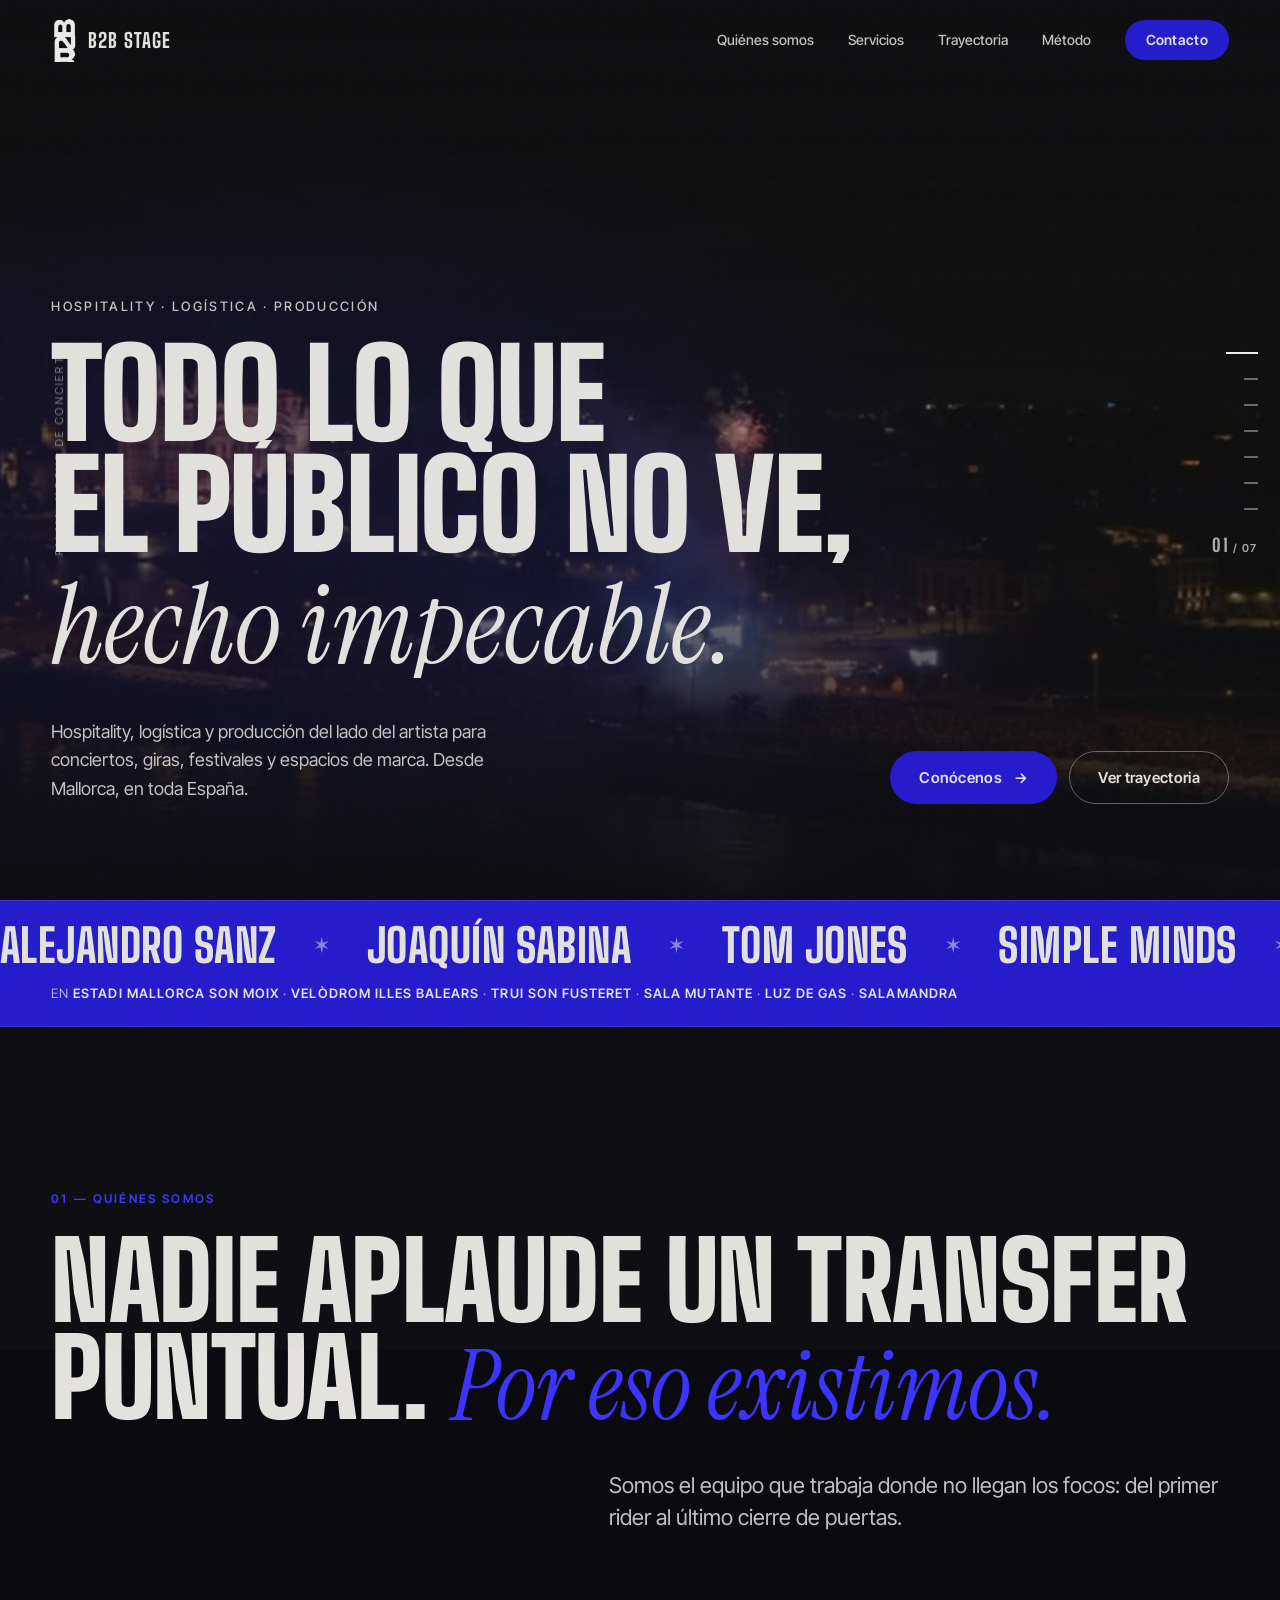
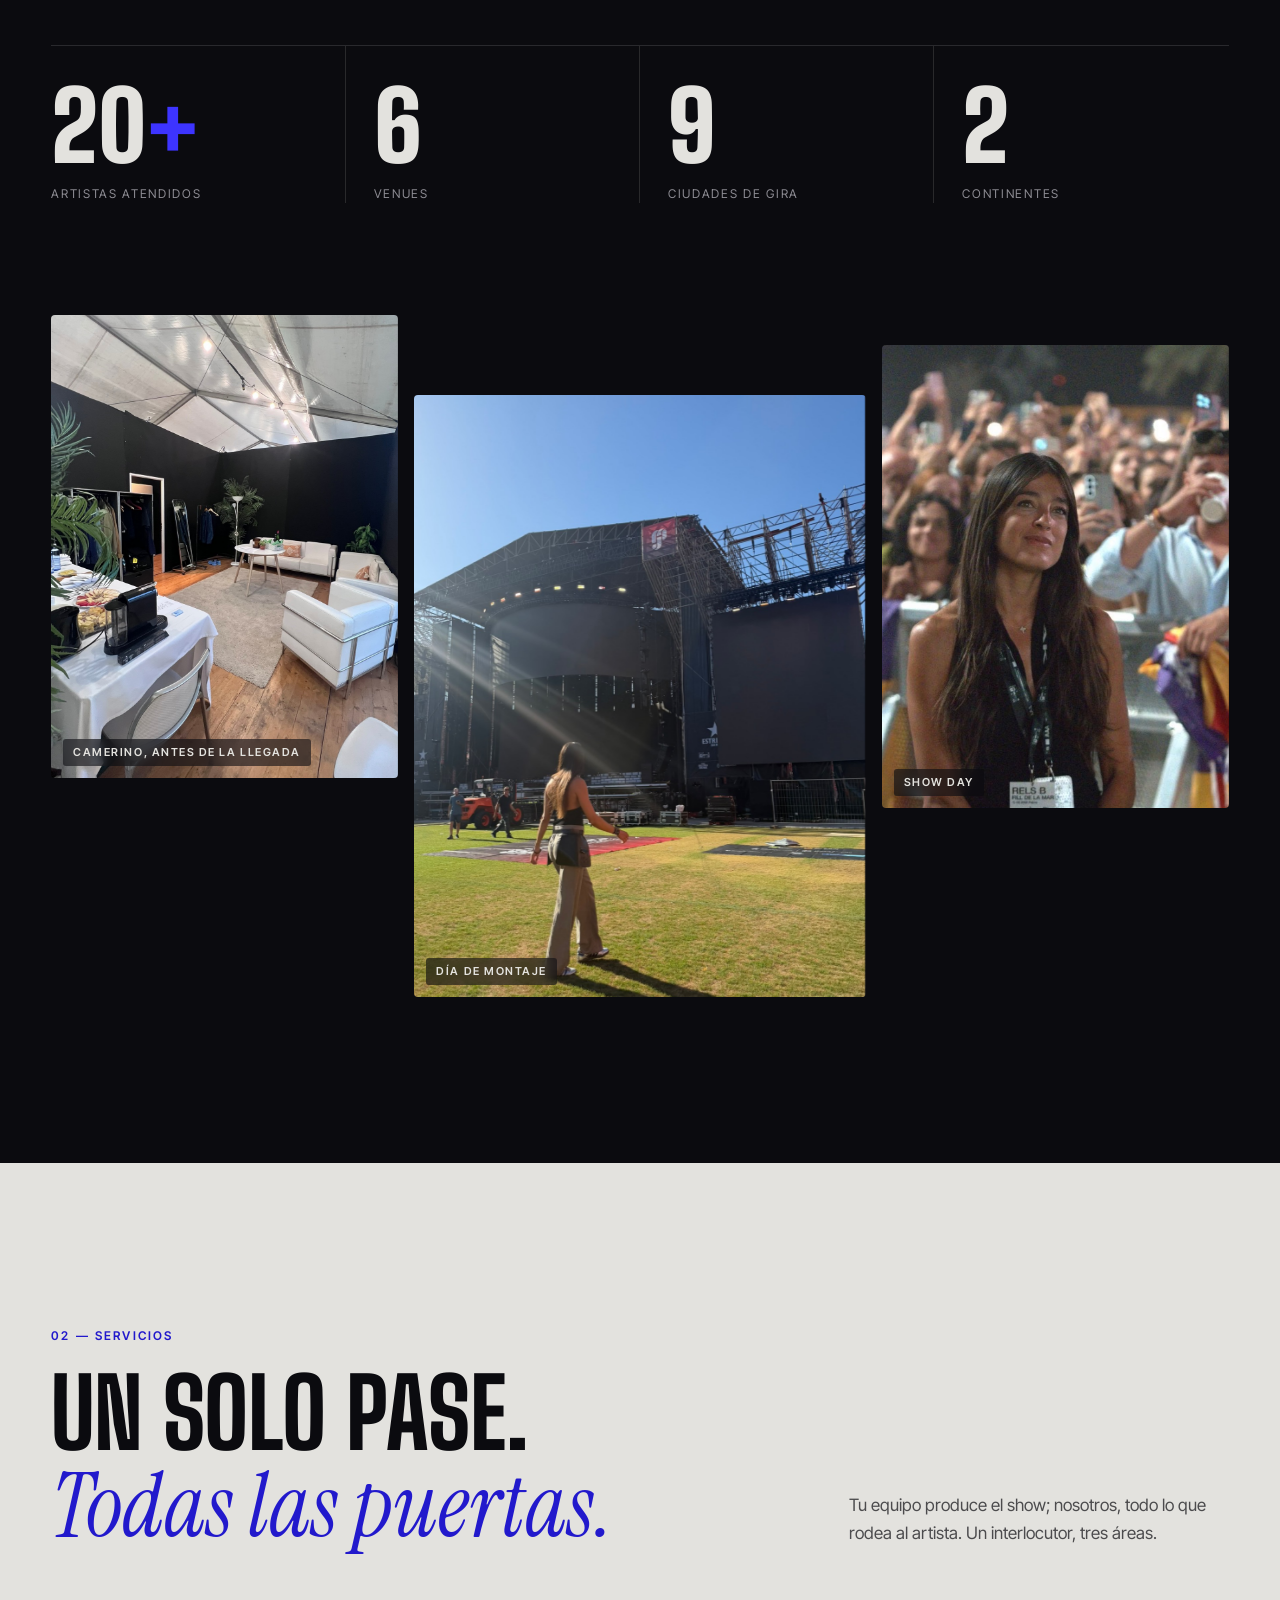
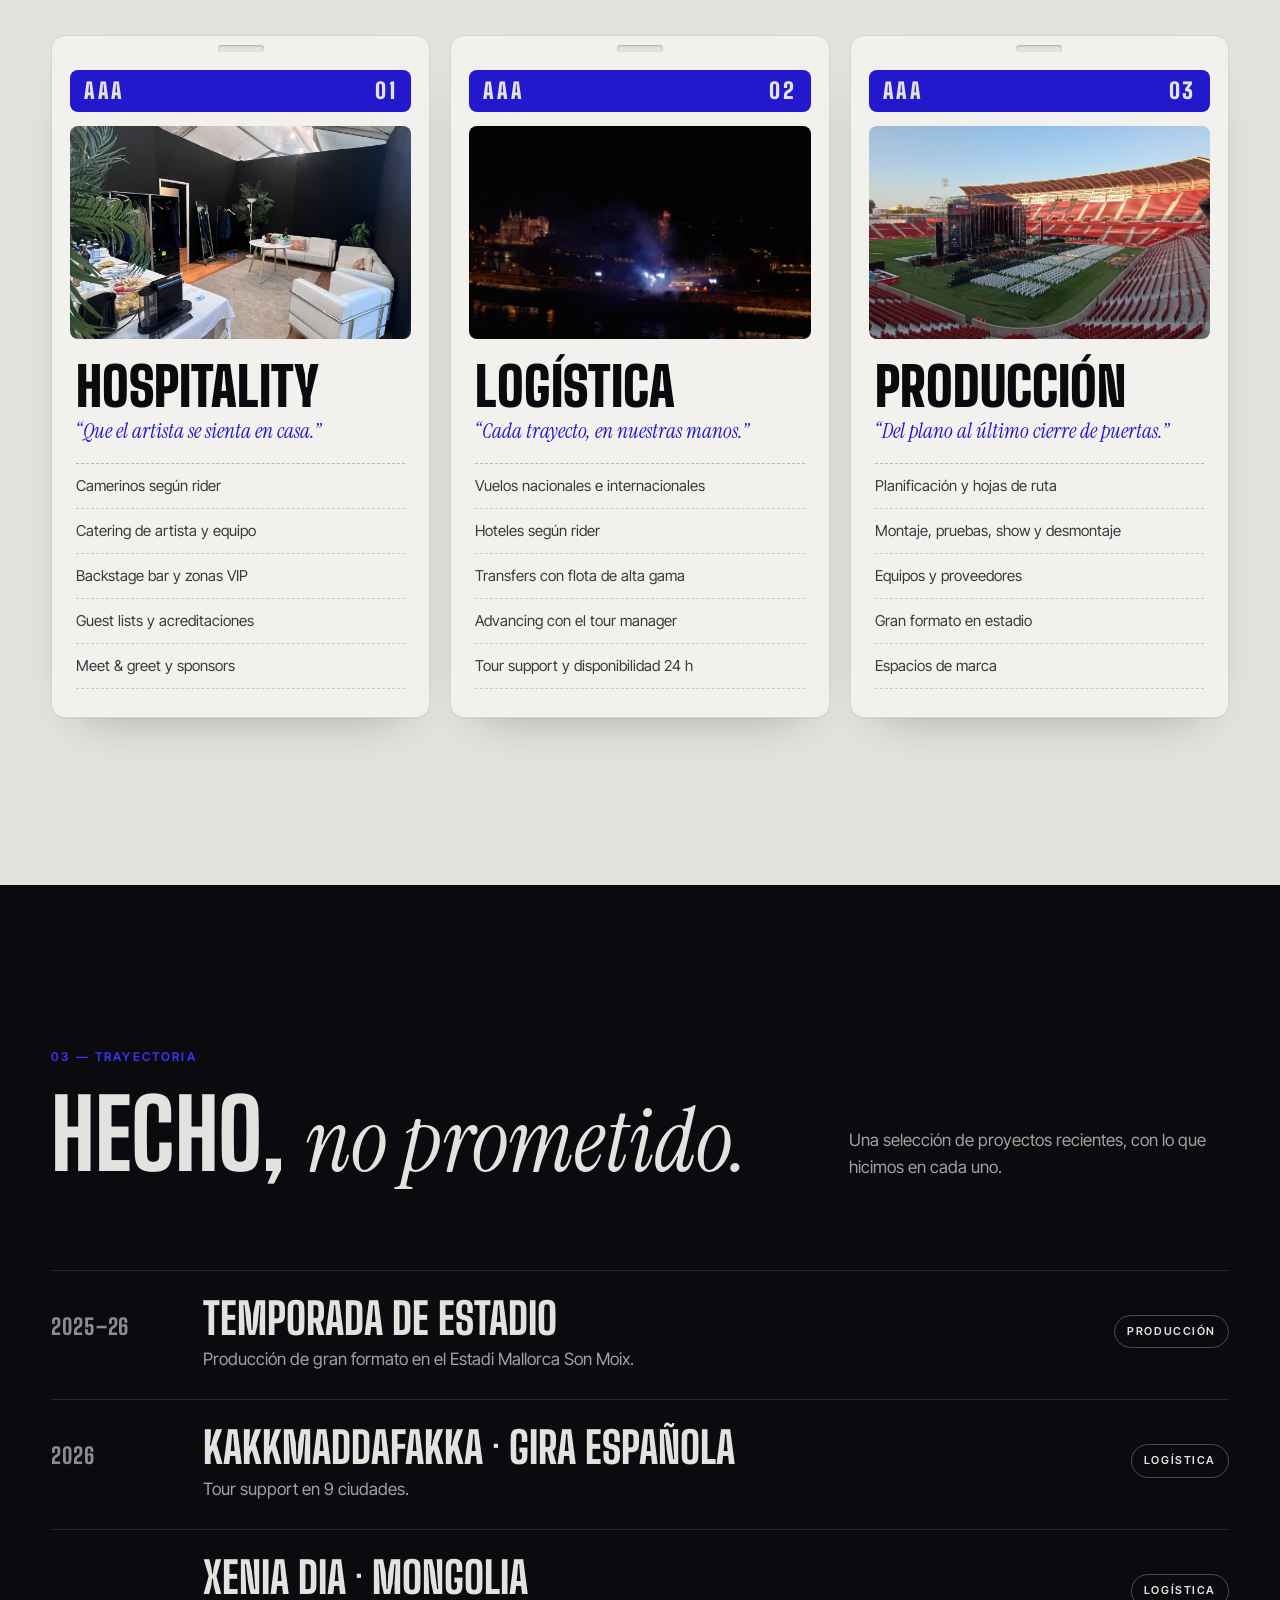
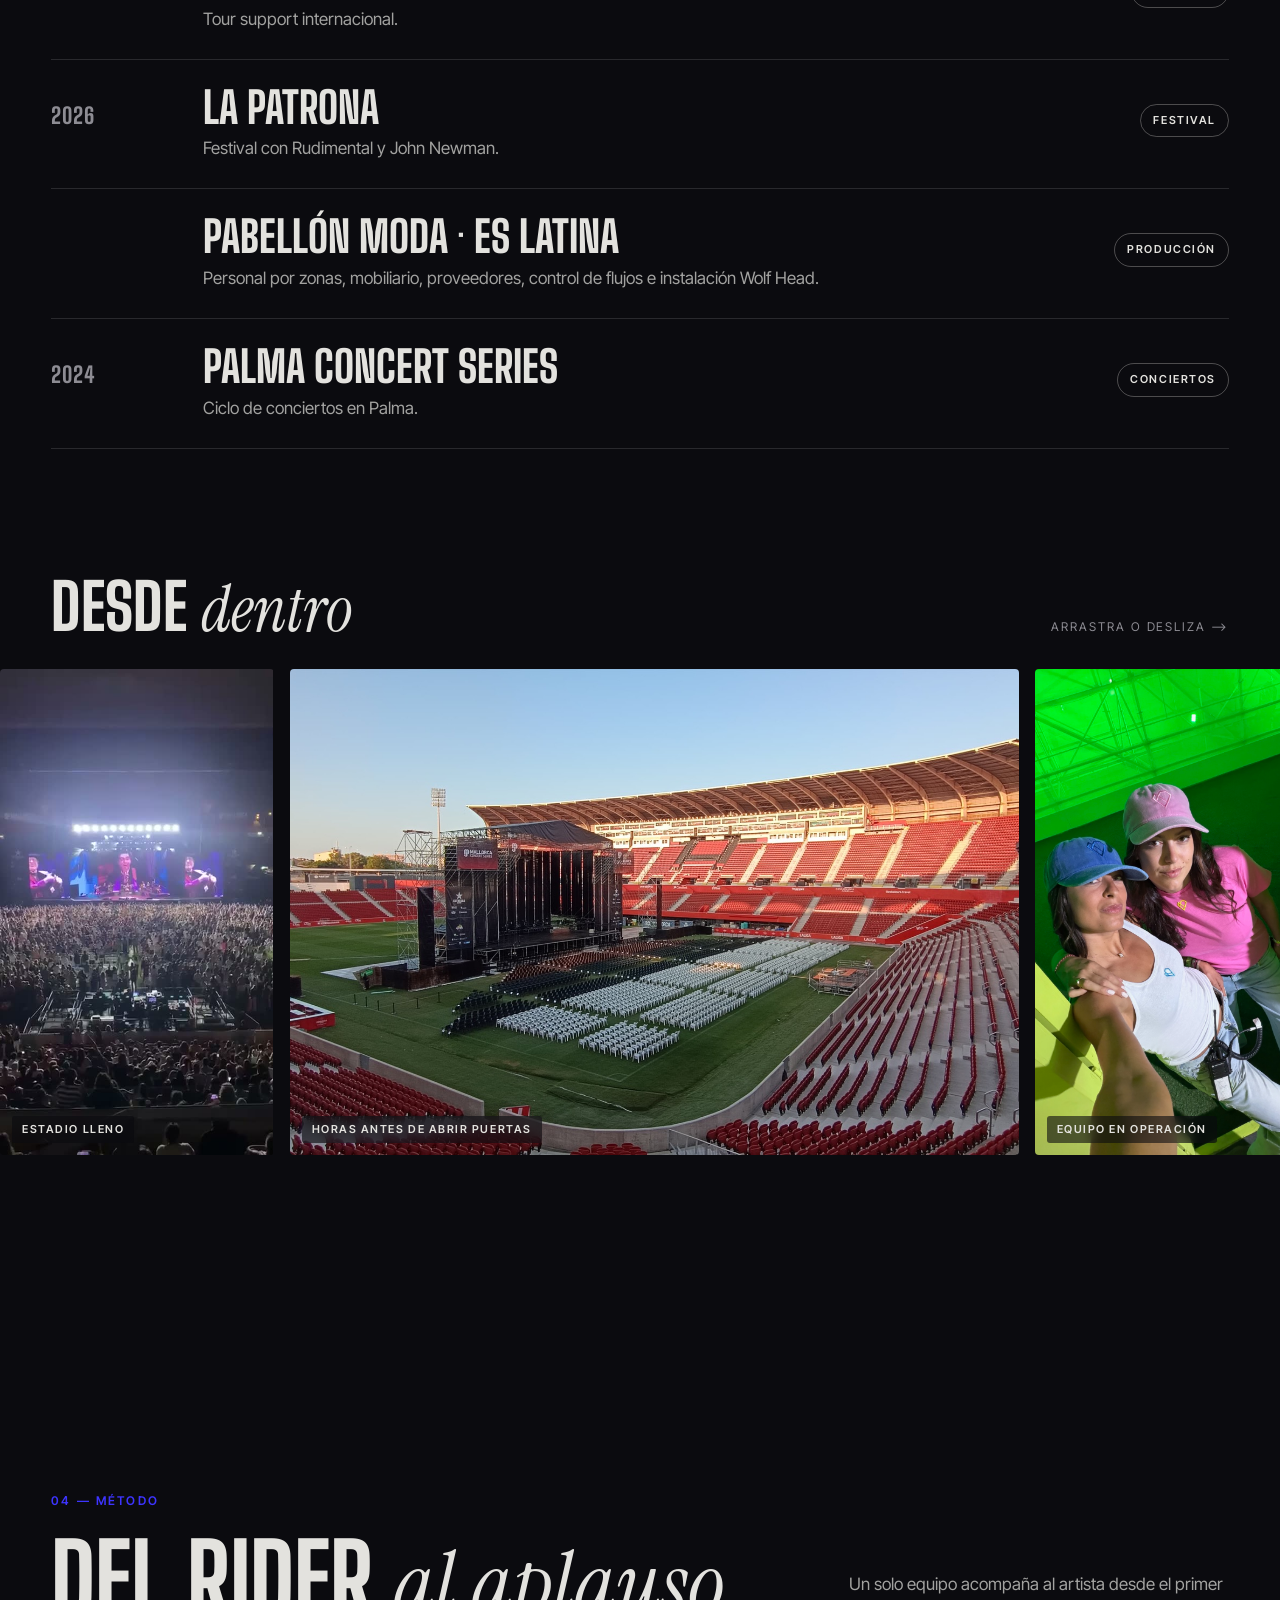
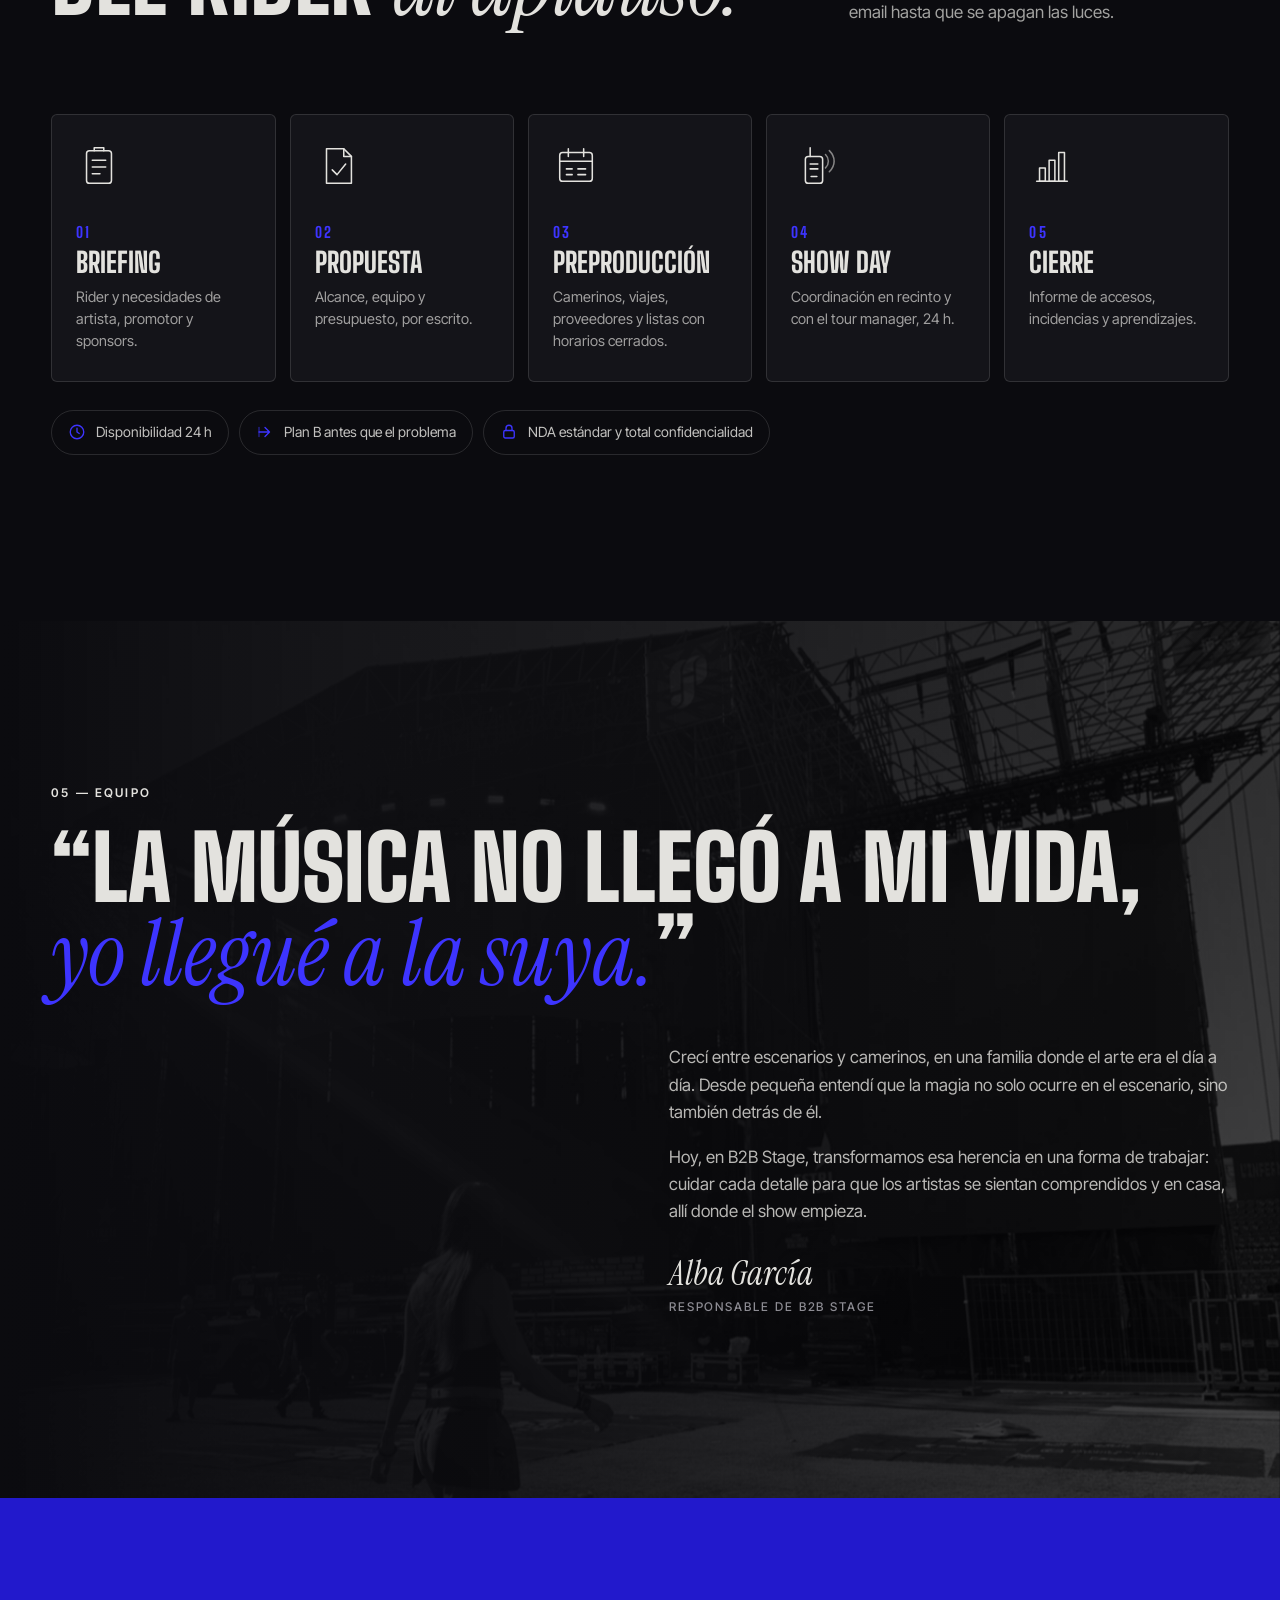
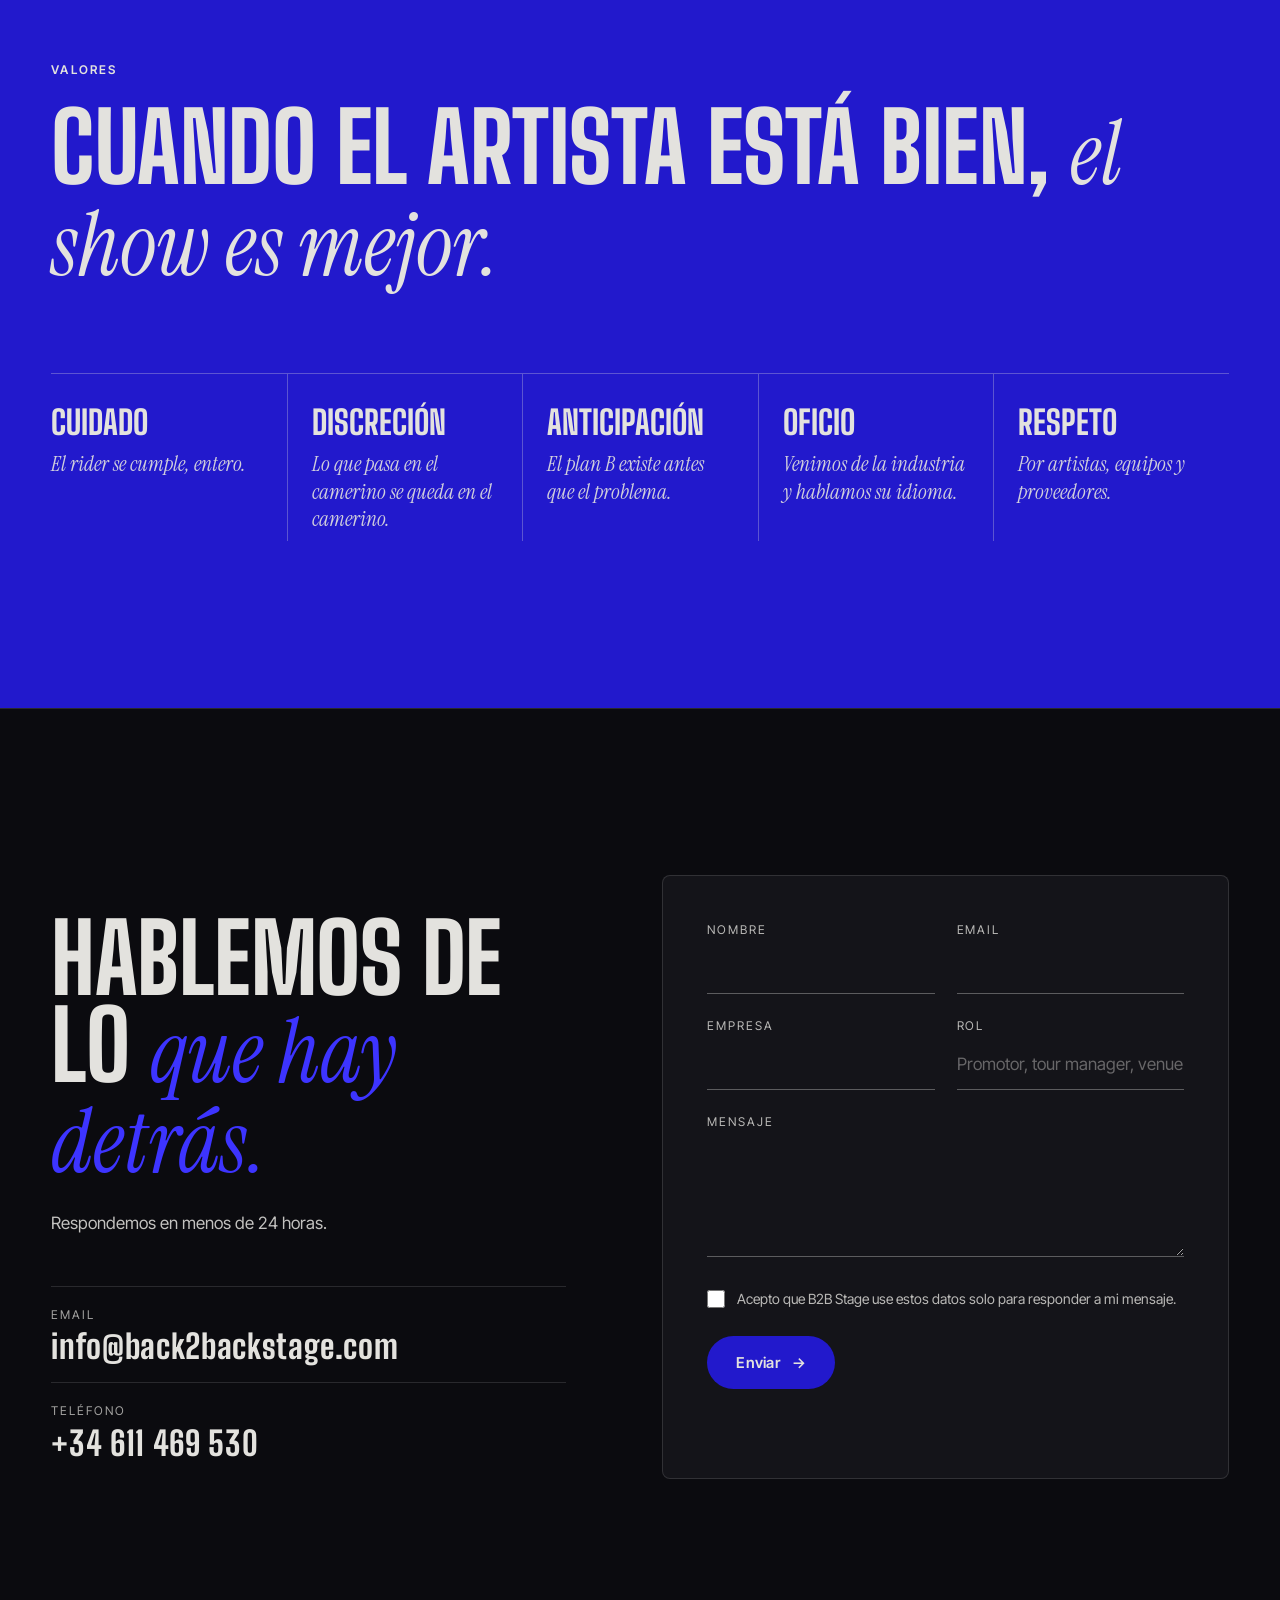
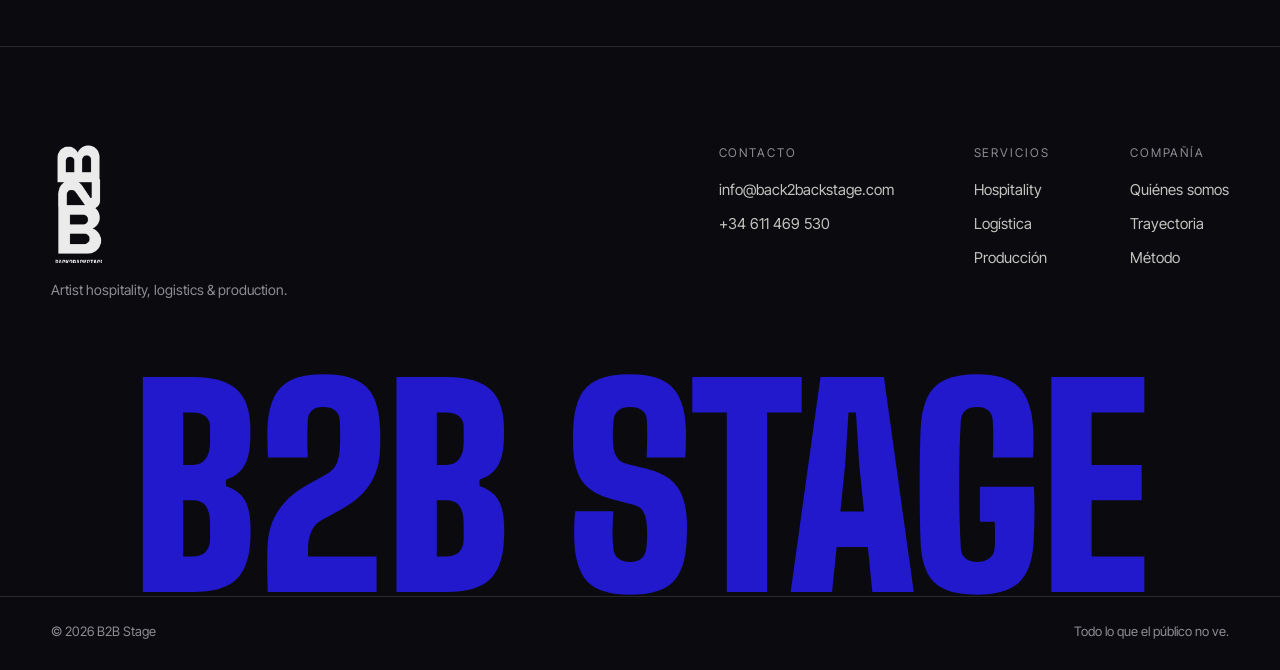
==== commit fd022d34: "Rediseño según el plan institucional: hospitality, logística y producción - Hero con vídeo aprobado " ====
--- a/site/index.html
+++ b/site/index.html
@@ -3,11 +3,11 @@
 <head>
   <meta charset="utf-8">
   <meta name="viewport" content="width=device-width, initial-scale=1">
-  <title>Back2backstage · Producción, hospitality y experiencias en vivo</title>
-  <meta name="description" content="Back2backstage convierte producción en experiencia: artist hospitality, transporte VIP, sponsors y guest lists para conciertos, festivales y giras. Hemos trabajado con artistas como Rels B y Shakira.">
-  <meta property="og:title" content="Back2backstage · La energía detrás del directo">
-  <meta property="og:description" content="Artist hospitality, transporte VIP, sponsors y guest lists para conciertos, festivales y giras.">
-  <meta property="og:image" content="assets/img/relsb-fuego.jpg">
+  <title>B2B Stage · Hospitality, logística y producción para artistas</title>
+  <meta name="description" content="B2B Stage: hospitality, logística y producción del lado del artista para conciertos, giras, festivales y espacios de marca. Desde Mallorca, en toda España.">
+  <meta property="og:title" content="B2B Stage · Todo lo que el público no ve, hecho impecable">
+  <meta property="og:description" content="Hospitality, logística y producción del lado del artista. Desde Mallorca, en toda España.">
+  <meta property="og:image" content="assets/img/estadio-montaje.jpg">
   <meta name="theme-color" content="#0b0b0f">
   <!-- Preview en GitHub Pages: quitar noindex al publicar en el dominio real -->
   <meta name="robots" content="noindex">
@@ -15,259 +15,321 @@
   <link rel="preconnect" href="https://fonts.googleapis.com">
   <link rel="preconnect" href="https://fonts.gstatic.com" crossorigin>
   <link href="https://fonts.googleapis.com/css2?family=Big+Shoulders+Display:wght@500;700;800;900&family=Instrument+Serif:ital@0;1&family=Inter+Tight:wght@400;500;600&display=swap" rel="stylesheet">
-  <link rel="stylesheet" href="styles.css?v=2">
+  <link rel="stylesheet" href="styles.css?v=3">
+  <script type="application/ld+json">
+  {
+    "@context": "https://schema.org",
+    "@type": "Organization",
+    "name": "B2B Stage",
+    "description": "Hospitality, logística y producción del lado del artista para conciertos, giras, festivales y espacios de marca.",
+    "email": "info@back2backstage.com",
+    "telephone": "+34 611 469 530",
+    "areaServed": "ES",
+    "address": { "@type": "PostalAddress", "addressRegion": "Illes Balears", "addressCountry": "ES" },
+    "employee": { "@type": "Person", "name": "Alba García" }
+  }
+  </script>
 </head>
 <body>
 
   <div class="grain" aria-hidden="true"></div>
+  <div class="progress" aria-hidden="true"><span></span></div>
 
   <!-- NAV -->
   <header class="nav" id="nav">
-    <a href="#top" class="nav__logo" aria-label="Back2backstage, inicio">
+    <a href="#top" class="nav__logo" aria-label="B2B Stage, inicio">
       <img src="assets/img/logo-b2b.png" alt="" width="34" height="61">
-      <span>Back2backstage</span>
+      <span>B2B Stage</span>
     </a>
     <nav class="nav__links" aria-label="Principal">
-      <a href="#nosotros">Nosotros</a>
+      <a href="#quienes">Quiénes somos</a>
       <a href="#servicios">Servicios</a>
-      <a href="#artistas">Artistas</a>
+      <a href="#trayectoria">Trayectoria</a>
       <a href="#metodo">Método</a>
-      <a href="#contacto" class="btn btn--small">Hablemos</a>
+      <a href="#contacto" class="btn btn--small">Contacto</a>
     </nav>
     <button class="nav__burger" aria-label="Abrir menú" aria-expanded="false"><span></span><span></span></button>
   </header>
 
+  <!-- Section index: shows where you are and how much is left -->
+  <nav class="sidenav" aria-label="Secciones">
+    <ol>
+      <li><a href="#top"><span>Inicio</span></a></li>
+      <li><a href="#quienes"><span>Quiénes somos</span></a></li>
+      <li><a href="#servicios"><span>Servicios</span></a></li>
+      <li><a href="#trayectoria"><span>Trayectoria</span></a></li>
+      <li><a href="#metodo"><span>Método</span></a></li>
+      <li><a href="#equipo"><span>Equipo y valores</span></a></li>
+      <li><a href="#contacto"><span>Contacto</span></a></li>
+    </ol>
+    <p class="sidenav__count"><b>01</b> / 07</p>
+  </nav>
+
   <main id="top">
 
     <!-- HERO -->
-    <section class="hero">
-      <video class="hero__video" autoplay muted loop playsinline preload="auto" poster="assets/img/hero-poster.jpg">
-        <source src="assets/video/hero.mp4" type="video/mp4">
+    <section class="hero" data-section>
+      <video class="hero__video" autoplay muted loop playsinline preload="auto" poster="assets/img/hero-palma-poster.jpg" aria-hidden="true">
+        <source src="assets/video/hero-palma.mp4" type="video/mp4">
       </video>
       <div class="hero__shade"></div>
 
       <div class="hero__content">
-        <p class="eyebrow intro"><span class="dot"></span> Producción · Hospitality · Experiencias en vivo</p>
+        <p class="eyebrow intro">Hospitality · Logística · Producción</p>
         <h1 class="hero__title">
-          <span class="line"><span>Convertimos</span></span>
-          <span class="line"><span>producción en</span></span>
-          <span class="line"><span><em>experiencia.</em></span></span>
+          <span class="line"><span>Todo lo que</span></span>
+          <span class="line"><span>el público no ve,</span></span>
+          <span class="line"><span><em>hecho impecable.</em></span></span>
         </h1>
         <div class="hero__foot intro intro--late">
-          <p>El punto de encuentro entre talento, arte y pasión. Vivimos cada evento desde dentro: diseñamos, producimos y acompañamos cada detalle.</p>
+          <p>Hospitality, logística y producción del lado del artista para conciertos, giras, festivales y espacios de marca. Desde Mallorca, en toda España.</p>
           <div class="hero__ctas">
-            <a href="#contacto" class="btn">Solicita información <span aria-hidden="true">→</span></a>
-            <button class="btn btn--ghost" data-open-reel><span class="play" aria-hidden="true"></span> Ver reel</button>
-          </div>
-        </div>
-      </div>
-
-      <div class="hero__caption">En pantalla: Rels B en directo</div>
-      <a href="#nosotros" class="hero__scroll" aria-label="Bajar"><span></span></a>
-    </section>
-
-    <!-- MARQUEE -->
-    <div class="marquee" aria-label="Artistas y formatos">
-      <div class="marquee__track">
-        <span>Rels B</span><i>✶</i><span>Shakira</span><i>✶</i><span>Festivales</span><i>✶</i><span>Giras internacionales</span><i>✶</i><span>Estadios</span><i>✶</i><span>Eventos corporativos</span><i>✶</i>
-        <span>Rels B</span><i>✶</i><span>Shakira</span><i>✶</i><span>Festivales</span><i>✶</i><span>Giras internacionales</span><i>✶</i><span>Estadios</span><i>✶</i><span>Eventos corporativos</span><i>✶</i>
-      </div>
+            <a href="#quienes" class="btn">Conócenos <span aria-hidden="true">→</span></a>
+            <a href="#trayectoria" class="btn btn--ghost">Ver trayectoria</a>
+          </div>
+        </div>
+      </div>
+
+      <div class="hero__caption">Palma, noche de concierto</div>
+    </section>
+
+    <!-- CREDENTIALS -->
+    <div class="creds" aria-label="Artistas y venues">
+      <div class="marquee">
+        <div class="marquee__track">
+          <span>Alejandro Sanz</span><i>✶</i><span>Joaquín Sabina</span><i>✶</i><span>Tom Jones</span><i>✶</i><span>Simple Minds</span><i>✶</i><span>James Blunt</span><i>✶</i><span>Il Volo</span><i>✶</i><span>Manuel Carrasco</span><i>✶</i><span>Rels B</span><i>✶</i><span>Alan Parsons</span><i>✶</i><span>Sergio Dalma</span><i>✶</i><span>Ricky Martin</span><i>✶</i><span>Hombres G</span><i>✶</i><span>Diego Torres</span><i>✶</i><span>Pablo López</span><i>✶</i><span>Niña Pastori</span><i>✶</i><span>Valeria Castro</span><i>✶</i><span>Kakkmaddafakka</span><i>✶</i><span>Rudimental</span><i>✶</i><span>John Newman</span><i>✶</i>
+          <span aria-hidden="true">Alejandro Sanz</span><i>✶</i><span aria-hidden="true">Joaquín Sabina</span><i>✶</i><span aria-hidden="true">Tom Jones</span><i>✶</i><span aria-hidden="true">Simple Minds</span><i>✶</i><span aria-hidden="true">James Blunt</span><i>✶</i><span aria-hidden="true">Il Volo</span><i>✶</i><span aria-hidden="true">Manuel Carrasco</span><i>✶</i><span aria-hidden="true">Rels B</span><i>✶</i><span aria-hidden="true">Alan Parsons</span><i>✶</i><span aria-hidden="true">Sergio Dalma</span><i>✶</i><span aria-hidden="true">Ricky Martin</span><i>✶</i><span aria-hidden="true">Hombres G</span><i>✶</i><span aria-hidden="true">Diego Torres</span><i>✶</i><span aria-hidden="true">Pablo López</span><i>✶</i><span aria-hidden="true">Niña Pastori</span><i>✶</i><span aria-hidden="true">Valeria Castro</span><i>✶</i><span aria-hidden="true">Kakkmaddafakka</span><i>✶</i><span aria-hidden="true">Rudimental</span><i>✶</i><span aria-hidden="true">John Newman</span><i>✶</i>
+        </div>
+      </div>
+      <p class="creds__venues container">En <b>Estadi Mallorca Son Moix</b> · <b>Velòdrom Illes Balears</b> · <b>Trui Son Fusteret</b> · <b>Sala Mutante</b> · <b>Luz de Gas</b> · <b>Salamandra</b></p>
     </div>
 
-    <!-- ABOUT -->
-    <section class="about section" id="nosotros">
-      <div class="container about__grid">
-        <div class="about__head">
-          <p class="label reveal">01 — Nosotros</p>
-          <h2 class="h2 reveal">La energía <br><em>detrás</em> del directo.</h2>
-        </div>
-        <div class="about__body">
-          <p class="lead reveal">Back2backstage nace de la experiencia directa en la industria del entretenimiento en vivo. Conocemos cada detalle del backstage porque lo hemos vivido desde dentro: desde festivales multitudinarios hasta giras internacionales.</p>
-          <p class="reveal">Nuestra misión es garantizar que cada artista, cada sponsor y cada invitado vivan una experiencia impecable detrás del escenario. Somos el equipo que trabaja en la sombra para que la magia ocurra en el escenario.</p>
-          <p class="reveal">Con años de experiencia coordinando hospitality, logística y accesos en los eventos más exigentes, somos el aliado de confianza de productoras, managers y marcas que no dejan nada al azar.</p>
-        </div>
-      </div>
-
-      <div class="container stats">
-        <div class="stat reveal"><b data-count="500">0</b><span>+</span><p>Eventos gestionados</p></div>
-        <div class="stat reveal"><b data-count="2000">0</b><span>+</span><p>Artistas atendidos</p></div>
-        <div class="stat reveal"><b data-count="12">0</b><span>+</span><p>Años de experiencia</p></div>
+    <!-- WHO WE ARE -->
+    <section class="about section" id="quienes" data-section>
+      <div class="container">
+        <p class="label reveal">01 — Quiénes somos</p>
+        <h2 class="manifesto reveal">Nadie aplaude un transfer puntual. <em>Por eso existimos.</em></h2>
+        <p class="about__line reveal">Somos el equipo que trabaja donde no llegan los focos: del primer rider al último cierre de puertas.</p>
+
+        <dl class="stats">
+          <div class="stat reveal"><dt>Artistas atendidos</dt><dd>20<span>+</span></dd></div>
+          <div class="stat reveal"><dt>Venues</dt><dd>6</dd></div>
+          <div class="stat reveal"><dt>Ciudades de gira</dt><dd>9</dd></div>
+          <div class="stat reveal"><dt>Continentes</dt><dd>2</dd></div>
+        </dl>
       </div>
 
       <div class="about__strip">
-        <figure class="parallax" data-speed="0.12"><img src="assets/img/backstage-crew.jpg" alt="Equipo celebrando en el backstage" loading="lazy"></figure>
-        <figure class="parallax" data-speed="-0.08"><img src="assets/img/relsb-humo.jpg" alt="Rels B en el escenario entre humo violeta" loading="lazy"></figure>
-        <figure class="parallax" data-speed="0.18"><img src="assets/img/publico-emocion.jpg" alt="Público emocionado durante un concierto" loading="lazy"></figure>
-      </div>
-    </section>
-
-    <!-- SERVICES -->
-    <section class="services section" id="servicios">
-      <div class="container">
-        <div class="section__head">
-          <p class="label reveal">02 — Servicios</p>
-          <h2 class="h2 reveal">Tres pilares. <br><em>Una experiencia perfecta.</em></h2>
-        </div>
-
-        <div class="svc-list">
-          <article class="svc reveal">
-            <div class="svc__num">01</div>
-            <div class="svc__main">
-              <h3>Artist Hospitality</h3>
-              <p>Gestión integral de camerinos: riders técnicos y de catering, ambientación premium y atención personalizada a artistas y su equipo. Cada detalle, cuidado al milímetro.</p>
-              <ul class="tags"><li>Riders</li><li>Catering</li><li>Camerinos premium</li><li>Atención 1:1</li></ul>
-            </div>
-            <figure class="svc__img"><img src="assets/img/relsb-sonrisa.jpg" alt="" loading="lazy"></figure>
-          </article>
-
-          <article class="svc reveal">
-            <div class="svc__num">02</div>
-            <div class="svc__main">
-              <h3>Transporte VIP</h3>
-              <p>Logística de traslados para artistas, bandas e invitados VIP. Flota premium, conductores profesionales y coordinación en tiempo real durante todo el evento.</p>
-              <ul class="tags"><li>Flota premium</li><li>Chóferes profesionales</li><li>Coordinación en tiempo real</li></ul>
-            </div>
-            <figure class="svc__img"><img src="assets/img/palma-noche.jpg" alt="" loading="lazy"></figure>
-          </article>
-
-          <article class="svc reveal">
-            <div class="svc__num">03</div>
-            <div class="svc__main">
-              <h3>Sponsors &amp; Guest Lists</h3>
-              <p>Gestión de listas de invitados, acreditaciones y coordinación con sponsors. Control de accesos, experiencias VIP y reporting en tiempo real.</p>
-              <ul class="tags"><li>Acreditaciones</li><li>Control de accesos</li><li>Experiencias VIP</li><li>Reporting</li></ul>
-            </div>
-            <figure class="svc__img"><img src="assets/img/festival-arcos.jpg" alt="" loading="lazy"></figure>
-          </article>
-        </div>
-      </div>
-    </section>
-
-    <!-- ARTISTS / WORK -->
-    <section class="work section" id="artistas">
+        <figure class="parallax" data-speed="0.12"><img src="assets/img/camerino.jpg" alt="Camerino preparado con sofás, catering y burro de vestuario" loading="lazy"><figcaption>Camerino, antes de la llegada</figcaption></figure>
+        <figure class="parallax" data-speed="-0.08"><img src="assets/img/estadio-campo.jpg" alt="Miembro del equipo caminando por el césped hacia el escenario de un estadio en montaje" loading="lazy"><figcaption>Día de montaje</figcaption></figure>
+        <figure class="parallax" data-speed="0.18"><img src="assets/img/equipo-pase.jpg" alt="Miembro del equipo con acreditación junto a la valla del público" loading="lazy"><figcaption>Show day</figcaption></figure>
+      </div>
+    </section>
+
+    <!-- SERVICES: one AAA pass -->
+    <section class="services section" id="servicios" data-section>
       <div class="container">
         <div class="section__head section__head--row">
           <div>
-            <p class="label reveal">03 — Artistas</p>
-            <h2 class="h2 reveal">Hemos estado <em>detrás</em> de</h2>
-          </div>
-          <p class="section__aside reveal">Trabajamos con artistas de primer nivel, en estadios, festivales y giras. La discreción es parte del servicio: aquí, solo lo que podemos contar.</p>
-        </div>
-
-        <ul class="names">
-          <li class="name reveal" data-img="assets/img/relsb-fuego.jpg">
-            <span class="name__title">Rels B</span>
-            <span class="name__meta">Conciertos · Hospitality · Logística</span>
-          </li>
-          <li class="name reveal" data-img="assets/img/estadio.jpg">
-            <span class="name__title">Shakira</span>
-            <span class="name__meta">Conciertos y eventos</span>
-          </li>
-          <li class="name name--muted reveal" data-img="assets/img/festival-aereo.jpg">
-            <span class="name__title">Festivales</span>
-            <span class="name__meta">Recintos multitudinarios · Acreditaciones · Sponsors</span>
-          </li>
-        </ul>
-        <div class="name-preview" aria-hidden="true"><img alt=""></div>
-      </div>
-
-      <!-- Rels B case gallery -->
-      <div class="case">
-        <div class="container case__head">
-          <p class="label reveal">En foco</p>
-          <h3 class="case__title reveal">Rels B, <em>desde dentro</em></h3>
-          <button class="btn btn--ghost reveal" data-open-reel><span class="play" aria-hidden="true"></span> Ver el reel completo</button>
-        </div>
-        <div class="rail" tabindex="0" aria-label="Galería Rels B, desliza horizontalmente">
-          <figure class="rail__item rail__item--tall"><img src="assets/img/relsb-rojo.jpg" alt="Rels B bajo un foco rojo" loading="lazy"></figure>
-          <figure class="rail__item"><img src="assets/img/relsb-bandera.jpg" alt="Rels B con una bandera en el escenario" loading="lazy"></figure>
-          <figure class="rail__item rail__item--tall"><img src="assets/img/relsb-foco.jpg" alt="Rels B bajo un foco blanco" loading="lazy"></figure>
-          <figure class="rail__item"><img src="assets/img/relsb-bn.jpg" alt="Rels B en blanco y negro" loading="lazy"></figure>
-          <figure class="rail__item rail__item--tall"><img src="assets/img/relsb-salto.jpg" alt="Rels B saltando en el escenario" loading="lazy"></figure>
-          <figure class="rail__item"><img src="assets/img/relsb-escenario-bn.jpg" alt="Rels B en el escenario con humo" loading="lazy"></figure>
-          <figure class="rail__item rail__item--tall"><img src="assets/img/relsb-brazos.jpg" alt="Rels B con los brazos abiertos" loading="lazy"></figure>
-          <figure class="rail__item"><img src="assets/img/publico-bn.jpg" alt="Público en blanco y negro" loading="lazy"></figure>
-          <figure class="rail__item rail__item--tall"><img src="assets/img/relsb-agachado.jpg" alt="Rels B agachado con una bandera" loading="lazy"></figure>
-          <figure class="rail__item"><img src="assets/img/relsb-microfono.jpg" alt="Rels B con el micrófono" loading="lazy"></figure>
-        </div>
-        <div class="container rail__hint">Arrastra para ver más <span aria-hidden="true">⟶</span></div>
-      </div>
-    </section>
-
-    <!-- WHY -->
-    <section class="why section" id="por-que">
-      <div class="container">
-        <div class="section__head">
-          <p class="label label--light reveal">04 — ¿Por qué elegirnos?</p>
-          <h2 class="h2 reveal">La diferencia está <br><em>en los detalles.</em></h2>
-        </div>
-        <div class="why__grid">
-          <div class="why__item reveal"><span>A</span><h3>Profesionalismo extremo</h3><p>Protocolos probados en los eventos más exigentes de la industria. Nada queda al azar.</p></div>
-          <div class="why__item reveal"><span>B</span><h3>Experiencia en vivo</h3><p>No somos una agencia más. Venimos de la industria musical y entendemos sus ritmos y presiones.</p></div>
-          <div class="why__item reveal"><span>C</span><h3>Discreción absoluta</h3><p>Trabajamos con artistas de primer nivel. La confidencialidad y el respeto son nuestra marca.</p></div>
-          <div class="why__item reveal"><span>D</span><h3>Soluciones a medida</h3><p>Cada evento es único. Diseñamos planes personalizados que se adaptan a cualquier escala y formato.</p></div>
-        </div>
-      </div>
-    </section>
-
-    <!-- METHOD -->
-    <section class="method section" id="metodo">
+            <p class="label reveal">02 — Servicios</p>
+            <h2 class="h2 reveal">Un solo pase. <br><em>Todas las puertas.</em></h2>
+          </div>
+          <p class="section__aside reveal">Tu equipo produce el show; nosotros, todo lo que rodea al artista. Un interlocutor, tres áreas.</p>
+        </div>
+
+        <div class="passes">
+          <article class="pass reveal">
+            <header class="pass__top"><span>AAA</span><span>01</span></header>
+            <figure class="pass__img"><img src="assets/img/camerino.jpg" alt="" loading="lazy"></figure>
+            <h3>Hospitality</h3>
+            <p class="pass__quote">“Que el artista se sienta en casa.”</p>
+            <ul class="pass__list">
+              <li>Camerinos según rider</li>
+              <li>Catering de artista y equipo</li>
+              <li>Backstage bar y zonas VIP</li>
+              <li>Guest lists y acreditaciones</li>
+              <li>Meet &amp; greet y sponsors</li>
+            </ul>
+          </article>
+
+          <article class="pass reveal">
+            <header class="pass__top"><span>AAA</span><span>02</span></header>
+            <figure class="pass__img"><img src="assets/img/palma-noche.jpg" alt="" loading="lazy"></figure>
+            <h3>Logística</h3>
+            <p class="pass__quote">“Cada trayecto, en nuestras manos.”</p>
+            <ul class="pass__list">
+              <li>Vuelos nacionales e internacionales</li>
+              <li>Hoteles según rider</li>
+              <li>Transfers con flota de alta gama</li>
+              <li>Advancing con el tour manager</li>
+              <li>Tour support y disponibilidad 24 h</li>
+            </ul>
+          </article>
+
+          <article class="pass reveal">
+            <header class="pass__top"><span>AAA</span><span>03</span></header>
+            <figure class="pass__img"><img src="assets/img/estadio-montaje.jpg" alt="" loading="lazy"></figure>
+            <h3>Producción</h3>
+            <p class="pass__quote">“Del plano al último cierre de puertas.”</p>
+            <ul class="pass__list">
+              <li>Planificación y hojas de ruta</li>
+              <li>Montaje, pruebas, show y desmontaje</li>
+              <li>Equipos y proveedores</li>
+              <li>Gran formato en estadio</li>
+              <li>Espacios de marca</li>
+            </ul>
+          </article>
+        </div>
+      </div>
+    </section>
+
+    <!-- TRACK RECORD -->
+    <section class="work section" id="trayectoria" data-section>
       <div class="container">
         <div class="section__head section__head--row">
           <div>
-            <p class="label reveal">05 — Método</p>
+            <p class="label reveal">03 — Trayectoria</p>
+            <h2 class="h2 reveal">Hecho, <em>no prometido.</em></h2>
+          </div>
+          <p class="section__aside reveal">Una selección de proyectos recientes, con lo que hicimos en cada uno.</p>
+        </div>
+
+        <ol class="cases">
+          <li class="case-row reveal">
+            <span class="case-row__year">2025–26</span>
+            <div class="case-row__main"><h3>Temporada de estadio</h3><p>Producción de gran formato en el Estadi Mallorca Son Moix.</p></div>
+            <span class="case-row__tag">Producción</span>
+          </li>
+          <li class="case-row reveal">
+            <span class="case-row__year">2026</span>
+            <div class="case-row__main"><h3>Kakkmaddafakka · Gira española</h3><p>Tour support en 9 ciudades.</p></div>
+            <span class="case-row__tag">Logística</span>
+          </li>
+          <li class="case-row reveal">
+            <span class="case-row__year"></span>
+            <div class="case-row__main"><h3>Xenia Dia · Mongolia</h3><p>Tour support internacional.</p></div>
+            <span class="case-row__tag">Logística</span>
+          </li>
+          <li class="case-row reveal">
+            <span class="case-row__year">2026</span>
+            <div class="case-row__main"><h3>La Patrona</h3><p>Festival con Rudimental y John Newman.</p></div>
+            <span class="case-row__tag">Festival</span>
+          </li>
+          <li class="case-row reveal">
+            <span class="case-row__year"></span>
+            <div class="case-row__main"><h3>Pabellón Moda · ES LATINA</h3><p>Personal por zonas, mobiliario, proveedores, control de flujos e instalación Wolf Head.</p></div>
+            <span class="case-row__tag">Producción</span>
+          </li>
+          <li class="case-row reveal">
+            <span class="case-row__year">2024</span>
+            <div class="case-row__main"><h3>Palma Concert Series</h3><p>Ciclo de conciertos en Palma.</p></div>
+            <span class="case-row__tag">Conciertos</span>
+          </li>
+        </ol>
+      </div>
+
+      <!-- Behind the scenes rail: photos + vertical clips -->
+      <div class="inside">
+        <div class="container inside__head">
+          <h3 class="inside__title reveal">Desde <em>dentro</em></h3>
+          <p class="rail__hint reveal">Arrastra o desliza <span aria-hidden="true">⟶</span></p>
+        </div>
+        <div class="rail" tabindex="0" aria-label="Galería desde dentro, desliza horizontalmente">
+          <figure class="rail__item rail__item--tall"><video muted loop playsinline preload="none" poster="assets/img/v-estadio-poster.jpg" data-lazy-video aria-label="Vídeo de un estadio lleno durante un concierto"><source src="assets/video/v-estadio.mp4" type="video/mp4"></video><figcaption>Estadio lleno</figcaption></figure>
+          <figure class="rail__item"><img src="assets/img/estadio-montaje.jpg" alt="Estadio con el escenario montado y sillas en el césped" loading="lazy"><figcaption>Horas antes de abrir puertas</figcaption></figure>
+          <figure class="rail__item rail__item--tall"><img src="assets/img/equipo-walkie.jpg" alt="Dos miembros del equipo con walkie en un espacio de marca" loading="lazy"><figcaption>Equipo en operación</figcaption></figure>
+          <figure class="rail__item rail__item--tall"><video muted loop playsinline preload="none" poster="assets/img/v-cabina-poster.jpg" data-lazy-video aria-label="Vídeo de un DJ en cabina entre humo"><source src="assets/video/v-cabina.mp4" type="video/mp4"></video><figcaption>Desde la cabina</figcaption></figure>
+          <figure class="rail__item rail__item--tall"><img src="assets/img/espacio-marca.jpg" alt="Equipo dentro de un espacio de marca de colores" loading="lazy"><figcaption>Espacio de marca</figcaption></figure>
+          <figure class="rail__item"><img src="assets/img/escenario-azul.jpg" alt="Escenario iluminado en azul frente al público" loading="lazy"><figcaption>Show day</figcaption></figure>
+          <figure class="rail__item rail__item--tall"><video muted loop playsinline preload="none" poster="assets/img/v-atardecer-poster.jpg" data-lazy-video aria-label="Vídeo de un recinto de festival al atardecer"><source src="assets/video/v-atardecer.mp4" type="video/mp4"></video><figcaption>Atardecer en recinto</figcaption></figure>
+          <figure class="rail__item"><img src="assets/img/relsb-fuego.jpg" alt="Rels B en el escenario entre llamaradas" loading="lazy"><figcaption>Rels B</figcaption></figure>
+          <figure class="rail__item rail__item--tall"><video muted loop playsinline preload="none" poster="assets/img/v-publico-poster.jpg" data-lazy-video aria-label="Vídeo del público frente al escenario"><source src="assets/video/v-publico.mp4" type="video/mp4"></video><figcaption>Público</figcaption></figure>
+          <figure class="rail__item"><img src="assets/img/festival-recinto.jpg" alt="Vista aérea de un recinto de festival de colores" loading="lazy"><figcaption>Recinto desde arriba</figcaption></figure>
+          <figure class="rail__item rail__item--tall"><img src="assets/img/backstage-crew.jpg" alt="Equipo celebrando en el backstage" loading="lazy"><figcaption>Al cerrar puertas</figcaption></figure>
+          <figure class="rail__item"><img src="assets/img/tipi-noche.jpg" alt="Tipi iluminado en rojo de noche en un recinto" loading="lazy"><figcaption>Recinto, de noche</figcaption></figure>
+          <figure class="rail__item"><img src="assets/img/publico-emocion.jpg" alt="Público emocionado durante un concierto" loading="lazy"><figcaption>Por esto lo hacemos</figcaption></figure>
+        </div>
+      </div>
+    </section>
+
+    <!-- METHOD -->
+    <section class="method section" id="metodo" data-section>
+      <div class="container">
+        <div class="section__head section__head--row">
+          <div>
+            <p class="label reveal">04 — Método</p>
             <h2 class="h2 reveal">Del rider <em>al aplauso.</em></h2>
           </div>
           <p class="section__aside reveal">Un solo equipo acompaña al artista desde el primer email hasta que se apagan las luces.</p>
         </div>
         <ol class="steps">
-          <li class="step reveal"><b>01</b><h3>Briefing</h3><p>Leemos riders técnicos y de catering, necesidades del equipo y del sponsor. Definimos alcance y presupuesto.</p></li>
-          <li class="step reveal"><b>02</b><h3>Planificación</h3><p>Camerinos, traslados, listas y acreditaciones: un plan único, con responsables y horarios cerrados.</p></li>
-          <li class="step reveal"><b>03</b><h3>Show day</h3><p>Coordinación en tiempo real en recinto. Llegadas, accesos y camerinos, sin fricciones.</p></li>
-          <li class="step reveal"><b>04</b><h3>Cierre</h3><p>Reporting de accesos e invitados, feedback del artista y aprendizajes para la próxima fecha.</p></li>
+          <li class="step reveal">
+            <svg class="step__icon" viewBox="0 0 48 48" aria-hidden="true"><rect x="11" y="8" width="26" height="34" rx="3"/><path d="M19 8V5h10v3M17 18h14M17 25h14M17 32h8"/></svg>
+            <b>01</b><h3>Briefing</h3><p>Rider y necesidades de artista, promotor y sponsors.</p>
+          </li>
+          <li class="step reveal">
+            <svg class="step__icon" viewBox="0 0 48 48" aria-hidden="true"><path d="M12 6h18l8 8v28H12z"/><path d="M30 6v8h8M18 28l5 5 9-11"/></svg>
+            <b>02</b><h3>Propuesta</h3><p>Alcance, equipo y presupuesto, por escrito.</p>
+          </li>
+          <li class="step reveal">
+            <svg class="step__icon" viewBox="0 0 48 48" aria-hidden="true"><rect x="7" y="10" width="34" height="30" rx="3"/><path d="M7 19h34M16 6v8M32 6v8M14 27h6M14 33h6M26 27h8M26 33h8"/></svg>
+            <b>03</b><h3>Preproducción</h3><p>Camerinos, viajes, proveedores y listas con horarios cerrados.</p>
+          </li>
+          <li class="step reveal">
+            <svg class="step__icon" viewBox="0 0 48 48" aria-hidden="true"><rect x="15" y="14" width="18" height="28" rx="3"/><path d="M20 14V5M20 22h8M20 27h8M21 35h6"/><path d="M36 12c2 2 3 4.5 3 7s-1 5-3 7M40 8c3 3 5 7 5 11s-2 8-5 11" opacity=".55"/></svg>
+            <b>04</b><h3>Show day</h3><p>Coordinación en recinto y con el tour manager, 24 h.</p>
+          </li>
+          <li class="step reveal">
+            <svg class="step__icon" viewBox="0 0 48 48" aria-hidden="true"><path d="M8 40h32"/><rect x="11" y="26" width="6" height="14"/><rect x="21" y="18" width="6" height="22"/><rect x="31" y="10" width="6" height="30"/></svg>
+            <b>05</b><h3>Cierre</h3><p>Informe de accesos, incidencias y aprendizajes.</p>
+          </li>
         </ol>
-      </div>
-    </section>
-
-    <!-- FOUNDER -->
-    <section class="founder section">
-      <figure class="founder__bg parallax" data-speed="0.1"><img src="assets/img/relsb-escenario-bn.jpg" alt="" loading="lazy"></figure>
+        <ul class="assurances reveal">
+          <li><svg viewBox="0 0 24 24" aria-hidden="true"><circle cx="12" cy="12" r="9"/><path d="M12 7v5l3 2"/></svg>Disponibilidad 24 h</li>
+          <li><svg viewBox="0 0 24 24" aria-hidden="true"><path d="M4 12h12M12 6l6 6-6 6"/><path d="M4 6v12" opacity=".55"/></svg>Plan B antes que el problema</li>
+          <li><svg viewBox="0 0 24 24" aria-hidden="true"><rect x="5" y="10" width="14" height="10" rx="2"/><path d="M8 10V7a4 4 0 0 1 8 0v3"/></svg>NDA estándar y total confidencialidad</li>
+        </ul>
+      </div>
+    </section>
+
+    <!-- TEAM: Alba -->
+    <section class="founder section" id="equipo" data-section>
+      <figure class="founder__bg parallax" data-speed="0.1"><img src="assets/img/estadio-campo.jpg" alt="" loading="lazy"></figure>
       <div class="container founder__inner">
-        <p class="label label--light reveal">Fundadora</p>
+        <p class="label label--light reveal">05 — Equipo</p>
         <blockquote class="founder__quote reveal">“La música no llegó a mi vida, <em>yo llegué a la suya.</em>”</blockquote>
         <div class="founder__text">
           <p class="reveal">Crecí entre escenarios y camerinos, en una familia donde el arte era el día a día. Desde pequeña entendí que la magia no solo ocurre en el escenario, sino también detrás de él.</p>
-          <p class="reveal">Hoy, en Back2Backstage, transformamos esa herencia en una forma de trabajar: hacer del hospitality un arte. Cuidamos cada detalle para que los artistas se sientan cómodos, comprendidos y en casa, allí donde el show empieza: en el backstage.</p>
-          <p class="founder__sign reveal">Alba García <span>Fundadora, Back2backstage</span></p>
-        </div>
-      </div>
-    </section>
-
-    <!-- GALLERY -->
-    <section class="gallery section" aria-label="Galería">
+          <p class="reveal">Hoy, en B2B Stage, transformamos esa herencia en una forma de trabajar: cuidar cada detalle para que los artistas se sientan comprendidos y en casa, allí donde el show empieza.</p>
+          <p class="founder__sign reveal">Alba García <span>Responsable de B2B Stage</span></p>
+        </div>
+      </div>
+    </section>
+
+    <!-- VALUES -->
+    <section class="values section" aria-labelledby="valores-title">
       <div class="container">
         <div class="section__head">
-          <p class="label reveal">06 — Momentos</p>
-          <h2 class="h2 reveal">Lo que pasa <em>cuando todo sale bien.</em></h2>
-        </div>
-        <div class="mosaic">
-          <figure class="m m--wide reveal"><img src="assets/img/festival-recinto.jpg" alt="Vista aérea de un recinto de festival de colores" loading="lazy"></figure>
-          <figure class="m m--tall reveal"><img src="assets/img/festival-atardecer.jpg" alt="Atardecer sobre un festival" loading="lazy"></figure>
-          <figure class="m reveal"><img src="assets/img/publico-azul.jpg" alt="Público bajo luces azules" loading="lazy"></figure>
-          <figure class="m reveal"><img src="assets/img/atardecer-publico.jpg" alt="Público al atardecer frente al escenario" loading="lazy"></figure>
-          <figure class="m m--tall reveal"><img src="assets/img/festival-aereo.jpg" alt="Recinto de festival visto desde arriba" loading="lazy"></figure>
-          <figure class="m m--wide reveal"><img src="assets/img/relsb-bandera-escenario.jpg" alt="Artista con bandera en el escenario" loading="lazy"></figure>
-        </div>
+          <p class="label label--light reveal">Valores</p>
+          <h2 class="h2 reveal" id="valores-title">Cuando el artista está bien, <em>el show es mejor.</em></h2>
+        </div>
+        <ul class="values__list">
+          <li class="reveal"><h3>Cuidado</h3><p>El rider se cumple, entero.</p></li>
+          <li class="reveal"><h3>Discreción</h3><p>Lo que pasa en el camerino se queda en el camerino.</p></li>
+          <li class="reveal"><h3>Anticipación</h3><p>El plan B existe antes que el problema.</p></li>
+          <li class="reveal"><h3>Oficio</h3><p>Venimos de la industria y hablamos su idioma.</p></li>
+          <li class="reveal"><h3>Respeto</h3><p>Por artistas, equipos y proveedores.</p></li>
+        </ul>
       </div>
     </section>
 
     <!-- CONTACT -->
-    <section class="contact section" id="contacto">
+    <section class="contact section" id="contacto" data-section>
       <div class="container contact__grid">
         <div class="contact__intro">
-          <p class="label label--light reveal">07 — Contacto</p>
-          <h2 class="h2 reveal">Hablemos de tu <em>próximo evento.</em></h2>
-          <p class="reveal">Rellena el formulario y nuestro equipo se pondrá en contacto contigo en menos de 24 horas.</p>
+          <p class="label label--light reveal">06 — Contacto</p>
+          <h2 class="h2 reveal">Hablemos de lo <em>que hay detrás.</em></h2>
+          <p class="reveal">Respondemos en menos de 24 horas.</p>
           <ul class="contact__direct reveal">
             <li><span>Email</span><a href="mailto:info@back2backstage.com">info@back2backstage.com</a></li>
             <li><span>Teléfono</span><a href="tel:+34611469530">+34 611 469 530</a></li>
@@ -276,24 +338,16 @@
 
         <form class="form reveal" id="contact-form" novalidate>
           <div class="form__row">
-            <label><span>Nombre</span><input name="nombre" required autocomplete="given-name"></label>
-            <label><span>Apellido</span><input name="apellido" autocomplete="family-name"></label>
+            <label><span>Nombre</span><input name="nombre" required autocomplete="name"></label>
+            <label><span>Email</span><input type="email" name="email" required autocomplete="email"></label>
           </div>
           <div class="form__row">
-            <label><span>Email</span><input type="email" name="email" required autocomplete="email"></label>
-            <label><span>Teléfono</span><input type="tel" name="telefono" autocomplete="tel"></label>
-          </div>
-          <fieldset class="chips">
-            <legend>Tipo de evento</legend>
-            <label><input type="radio" name="tipo" value="Concierto" checked><span>Concierto</span></label>
-            <label><input type="radio" name="tipo" value="Festival"><span>Festival</span></label>
-            <label><input type="radio" name="tipo" value="Gira"><span>Gira</span></label>
-            <label><input type="radio" name="tipo" value="Evento corporativo"><span>Evento corporativo</span></label>
-            <label><input type="radio" name="tipo" value="Otro"><span>Otro</span></label>
-          </fieldset>
-          <label><span>Fecha aproximada</span><input type="date" name="fecha"></label>
-          <label><span>Mensaje</span><textarea name="mensaje" rows="4" placeholder="Cuéntanos artista, recinto, aforo, servicios que necesitas…"></textarea></label>
-          <button class="btn btn--light" type="submit">Enviar solicitud <span aria-hidden="true">→</span></button>
+            <label><span>Empresa</span><input name="empresa" autocomplete="organization"></label>
+            <label><span>Rol</span><input name="rol" placeholder="Promotor, tour manager, venue…" autocomplete="organization-title"></label>
+          </div>
+          <label><span>Mensaje</span><textarea name="mensaje" rows="4"></textarea></label>
+          <label class="consent"><input type="checkbox" name="consent" required><span>Acepto que B2B Stage use estos datos solo para responder a mi mensaje.</span></label>
+          <button class="btn btn--light" type="submit">Enviar <span aria-hidden="true">→</span></button>
           <p class="form__note" role="status"></p>
         </form>
       </div>
@@ -302,28 +356,23 @@
 
   <footer class="footer">
     <div class="container footer__top">
-      <img src="assets/img/logo-mark.png" alt="Back2backstage" class="footer__mark">
+      <div class="footer__brand">
+        <img src="assets/img/logo-mark.png" alt="B2B Stage" class="footer__mark">
+        <p>Artist hospitality, logistics &amp; production.</p>
+      </div>
       <div class="footer__cols">
         <div><span>Contacto</span><a href="mailto:info@back2backstage.com">info@back2backstage.com</a><a href="tel:+34611469530">+34 611 469 530</a></div>
-        <div><span>Servicios</span><a href="#servicios">Artist Hospitality</a><a href="#servicios">Transporte VIP</a><a href="#servicios">Sponsors &amp; Guest Lists</a></div>
-        <div><span>Navegar</span><a href="#nosotros">Nosotros</a><a href="#artistas">Artistas</a><a href="#contacto">Contacto</a></div>
+        <div><span>Servicios</span><a href="#servicios">Hospitality</a><a href="#servicios">Logística</a><a href="#servicios">Producción</a></div>
+        <div><span>Compañía</span><a href="#quienes">Quiénes somos</a><a href="#trayectoria">Trayectoria</a><a href="#metodo">Método</a></div>
       </div>
     </div>
-    <div class="footer__word" aria-hidden="true">BACK2BACKSTAGE</div>
+    <div class="footer__word" aria-hidden="true">B2B STAGE</div>
     <div class="container footer__bottom">
-      <span>© <span id="year"></span> Back2backstage</span>
-      <span>Vivimos cada evento desde dentro.</span>
+      <span>© <span id="year"></span> B2B Stage</span>
+      <span>Todo lo que el público no ve.</span>
     </div>
   </footer>
 
-  <!-- Reel modal -->
-  <dialog class="reel" id="reel">
-    <button class="reel__close" aria-label="Cerrar">✕</button>
-    <video controls playsinline preload="none" poster="assets/img/hero-poster.jpg">
-      <source src="assets/video/reel-relsb.mp4" type="video/mp4">
-    </video>
-  </dialog>
-
-  <script src="main.js?v=2"></script>
+  <script src="main.js?v=3"></script>
 </body>
 </html>
--- a/site/styles.css
+++ b/site/styles.css
@@ -30,14 +30,33 @@
 ::selection { background: var(--blue); color: var(--bone); }
 
 .container { width: 100%; max-width: 1360px; margin: 0 auto; padding: 0 var(--gutter); }
-.section { padding: clamp(96px, 14vw, 180px) 0; position: relative; }
+.section { padding: clamp(96px, 13vw, 168px) 0; position: relative; }
 
 .grain {
-  position: fixed; inset: -50%; z-index: 100; pointer-events: none; opacity: .06;
+  position: fixed; inset: -50%; z-index: 100; pointer-events: none; opacity: .05;
   background-image: url("data:image/svg+xml,%3Csvg xmlns='http://www.w3.org/2000/svg' width='160' height='160'%3E%3Cfilter id='n'%3E%3CfeTurbulence type='fractalNoise' baseFrequency='.9' numOctaves='2' stitchTiles='stitch'/%3E%3C/filter%3E%3Crect width='100%25' height='100%25' filter='url(%23n)'/%3E%3C/svg%3E");
   animation: grain 1.2s steps(6) infinite;
 }
 @keyframes grain { 0%{transform:translate(0,0)} 25%{transform:translate(-3%,2%)} 50%{transform:translate(2%,-3%)} 75%{transform:translate(-2%,-1%)} 100%{transform:translate(1%,3%)} }
+
+/* Scroll progress: thin bar on top */
+.progress { position: fixed; top: 0; left: 0; right: 0; height: 3px; z-index: 60; pointer-events: none; }
+.progress span { display: block; height: 100%; width: 100%; background: var(--blue-hi); transform-origin: 0 50%; transform: scaleX(0); }
+
+/* Section index on the right */
+.sidenav { position: fixed; right: 22px; top: 50%; transform: translateY(-50%); z-index: 40; display: flex; flex-direction: column; align-items: flex-end; gap: 14px; mix-blend-mode: difference; }
+.sidenav ol { list-style: none; margin: 0; padding: 0; display: flex; flex-direction: column; align-items: flex-end; gap: 12px; }
+.sidenav a { display: flex; align-items: center; gap: 12px; height: 14px; color: #fff; }
+.sidenav a::after { content: ""; width: 14px; height: 2px; background: currentColor; opacity: .4; transition: width .4s var(--ease), opacity .3s; }
+.sidenav a span { font: 600 11px/1 var(--sans); letter-spacing: .14em; text-transform: uppercase; opacity: 0; transform: translateX(6px); transition: opacity .3s, transform .4s var(--ease); white-space: nowrap; }
+.sidenav:hover a span { opacity: .6; transform: none; }
+.sidenav:hover a:hover span, .sidenav:hover a.is-active span { opacity: 1; }
+.sidenav:hover { mix-blend-mode: normal; }
+.sidenav:hover::before { content: ""; position: absolute; inset: -16px -22px -16px -24px; background: rgba(11,11,15,.82); backdrop-filter: blur(10px); -webkit-backdrop-filter: blur(10px); border-radius: 8px 0 0 8px; z-index: -1; }
+.sidenav a.is-active::after { width: 32px; opacity: 1; }
+.sidenav a.is-past::after { opacity: .8; }
+.sidenav__count { margin: 6px 0 0; font: 600 11px/1 var(--sans); letter-spacing: .14em; color: #fff; opacity: .7; }
+.sidenav__count b { font: 800 18px/1 var(--display); opacity: 1; }
 
 /* Type */
 .label {
@@ -45,15 +64,12 @@
   color: var(--blue-hi); margin: 0 0 28px;
 }
 .label--light { color: var(--bone); opacity: .75; }
-.eyebrow { font: 500 13px/1 var(--sans); letter-spacing: .14em; text-transform: uppercase; display: flex; align-items: center; gap: 10px; margin: 0 0 28px; }
-.dot { width: 8px; height: 8px; border-radius: 50%; background: #ff3b30; box-shadow: 0 0 0 0 rgba(255,59,48,.6); animation: rec 1.6s infinite; }
-@keyframes rec { 0%{box-shadow:0 0 0 0 rgba(255,59,48,.6)} 70%{box-shadow:0 0 0 10px rgba(255,59,48,0)} 100%{box-shadow:0 0 0 0 rgba(255,59,48,0)} }
+.eyebrow { font: 500 13px/1 var(--sans); letter-spacing: .18em; text-transform: uppercase; margin: 0 0 28px; color: rgba(227,226,222,.85); }
 .h2 {
   font: 800 clamp(48px, 7.5vw, 116px)/.9 var(--display); text-transform: uppercase;
   letter-spacing: -.005em; margin: 0;
 }
 .h2 em { font-size: .92em; }
-.lead { font-size: clamp(20px, 1.9vw, 26px); line-height: 1.4; color: var(--bone); }
 
 /* Buttons */
 .btn {
@@ -70,11 +86,8 @@
 .btn--small { padding: 12px 20px; font-size: 14px; }
 .btn--ghost { --bg: transparent; border-color: rgba(227,226,222,.4); }
 .btn--ghost:hover { --bg: var(--bone); --fg: var(--ink); }
-.btn--ghost:hover .play { border-left-color: var(--ink); }
 .btn--light { --bg: var(--bone); --fg: var(--blue); }
 .btn--light:hover { --bg: #fff; }
-.play { width: 0; height: 0; border-left: 10px solid var(--bone); border-top: 6px solid transparent; border-bottom: 6px solid transparent; }
-.btn:hover .play { transform: none; }
 
 /* Nav */
 .nav {
@@ -100,13 +113,13 @@
 
 /* Hero */
 .hero { position: relative; min-height: 100svh; display: flex; align-items: flex-end; overflow: hidden; }
-.hero__video { position: absolute; inset: 0; width: 100%; height: 100%; object-fit: cover; transform: scale(1.06); animation: heroZoom 14s var(--ease) forwards; }
+.hero__video { position: absolute; inset: 0; width: 100%; height: 100%; object-fit: cover; transform: scale(1.08); animation: heroZoom 16s var(--ease) forwards; }
 @keyframes heroZoom { to { transform: scale(1); } }
 .hero__shade { position: absolute; inset: 0; background:
-  linear-gradient(180deg, rgba(11,11,15,.55) 0%, rgba(11,11,15,.1) 35%, rgba(11,11,15,.55) 70%, var(--ink) 100%),
-  radial-gradient(ellipse at 20% 80%, rgba(34,25,204,.35), transparent 60%); }
+  linear-gradient(180deg, rgba(11,11,15,.6) 0%, rgba(11,11,15,.15) 35%, rgba(11,11,15,.6) 70%, var(--ink) 100%),
+  radial-gradient(ellipse at 20% 80%, rgba(34,25,204,.3), transparent 60%); }
 .hero__content { position: relative; z-index: 2; width: 100%; max-width: 1360px; margin: 0 auto; padding: 140px var(--gutter) clamp(56px, 8vw, 96px); }
-.hero__title { font: 900 clamp(60px, 11.5vw, 188px)/.86 var(--display); text-transform: uppercase; margin: 0 0 40px; letter-spacing: -.01em; }
+.hero__title { font: 900 clamp(54px, 9.6vw, 164px)/.86 var(--display); text-transform: uppercase; margin: 0 0 40px; letter-spacing: -.01em; }
 .hero__title em { color: var(--bone); font-size: .9em; }
 .hero__title .line { display: block; overflow: hidden; padding: .1em 0 .04em; margin-top: -.1em; }
 .hero__title .line > span { display: inline-block; transform: translateY(105%); animation: lineUp 1.1s var(--ease) forwards; }
@@ -114,114 +127,110 @@
 .hero__title .line:nth-child(3) > span { animation-delay: .24s; }
 @keyframes lineUp { to { transform: translateY(0); } }
 .hero__foot { display: flex; flex-wrap: wrap; gap: 28px 48px; align-items: flex-end; justify-content: space-between; }
-.hero__foot p { max-width: 460px; margin: 0; color: rgba(227,226,222,.85); font-size: 18px; }
+.hero__foot p { max-width: 500px; margin: 0; color: rgba(227,226,222,.85); font-size: 18px; }
 .hero__ctas { display: flex; flex-wrap: wrap; gap: 12px; }
-.hero__caption { position: absolute; z-index: 2; right: var(--gutter); top: 50%; transform: rotate(90deg) translateX(50%); transform-origin: right top; font-size: 11px; letter-spacing: .2em; text-transform: uppercase; opacity: .55; }
-.hero__scroll { position: absolute; z-index: 2; left: 50%; bottom: 22px; width: 1px; height: 44px; background: rgba(227,226,222,.25); overflow: hidden; }
-.hero__scroll span { position: absolute; left: 0; top: -50%; width: 1px; height: 50%; background: var(--bone); animation: scrollLine 1.8s var(--ease) infinite; }
-@keyframes scrollLine { to { top: 100%; } }
-
-/* Marquee */
-.marquee { border-block: 1px solid var(--line); background: var(--blue); overflow: hidden; padding: 22px 0; }
-.marquee__track { display: flex; width: max-content; gap: 40px; align-items: center; animation: marquee 32s linear infinite; }
-.marquee span { font: 800 clamp(30px, 4vw, 56px)/1 var(--display); text-transform: uppercase; white-space: nowrap; letter-spacing: .01em; }
-.marquee i { font-style: normal; font-size: 26px; opacity: .6; }
+.hero__caption { position: absolute; z-index: 2; left: var(--gutter); top: 50%; transform: rotate(-90deg) translateX(-50%); transform-origin: left top; font-size: 11px; letter-spacing: .2em; text-transform: uppercase; opacity: .5; }
+
+/* Credentials */
+.creds { background: var(--blue); border-block: 1px solid var(--line); }
+.marquee { overflow: hidden; padding: 22px 0 14px; }
+.marquee__track { display: flex; width: max-content; gap: 36px; align-items: center; animation: marquee 70s linear infinite; }
+.marquee span { font: 800 clamp(28px, 3.6vw, 52px)/1 var(--display); text-transform: uppercase; white-space: nowrap; letter-spacing: .01em; }
+.marquee i { font-style: normal; font-size: 22px; opacity: .55; }
 @keyframes marquee { to { transform: translateX(-50%); } }
+.creds__venues { margin: 0 auto; padding-bottom: 22px; font-size: 13px; letter-spacing: .08em; text-transform: uppercase; color: rgba(227,226,222,.75); }
+.creds__venues b { font-weight: 600; color: var(--bone); }
 
 /* About */
-.about__grid { display: grid; grid-template-columns: 1.1fr 1fr; gap: 48px 80px; align-items: start; }
-.about__body p { margin: 0 0 22px; color: rgba(227,226,222,.75); }
-.about__body .lead { color: var(--bone); }
-.stats { display: grid; grid-template-columns: repeat(3, 1fr); margin-top: clamp(64px, 9vw, 120px); border-top: 1px solid var(--line); }
-.stat { padding: 36px 24px 0 0; border-right: 1px solid var(--line); }
-.stat + .stat { padding-left: 32px; }
+.manifesto { font: 900 clamp(52px, 8.4vw, 136px)/.9 var(--display); text-transform: uppercase; margin: 0; max-width: 1200px; letter-spacing: -.005em; }
+.manifesto em { color: var(--blue-hi); font-size: .9em; }
+.about__line { margin: 40px 0 0; max-width: 620px; margin-left: auto; font-size: clamp(19px, 1.7vw, 24px); line-height: 1.45; color: rgba(227,226,222,.85); }
+.stats { display: grid; grid-template-columns: repeat(4, 1fr); margin: clamp(64px, 9vw, 112px) 0 0; border-top: 1px solid var(--line); }
+.stat { padding: 32px 24px 0 0; border-right: 1px solid var(--line); display: flex; flex-direction: column-reverse; justify-content: flex-end; }
+.stat + .stat { padding-left: 28px; }
 .stat:last-child { border-right: 0; }
-.stat b, .stat > span { font: 900 clamp(64px, 9vw, 140px)/1 var(--display); color: var(--bone); }
-.stat > span { color: var(--blue-hi); }
-.stat p { margin: 10px 0 0; text-transform: uppercase; letter-spacing: .14em; font-size: 12px; color: var(--muted); }
-.about__strip { display: grid; grid-template-columns: 1fr 1.3fr 1fr; gap: 16px; margin-top: clamp(64px, 9vw, 120px); padding: 0 var(--gutter); }
-.about__strip figure { margin: 0; overflow: hidden; border-radius: 4px; aspect-ratio: 3/4; }
+.stat dd { margin: 0; font: 900 clamp(60px, 7.5vw, 120px)/1 var(--display); color: var(--bone); }
+.stat dd span { color: var(--blue-hi); }
+.stat dt { margin: 10px 0 0; text-transform: uppercase; letter-spacing: .14em; font-size: 12px; color: var(--muted); }
+.about__strip { display: grid; grid-template-columns: 1fr 1.3fr 1fr; gap: 16px; margin-top: clamp(64px, 9vw, 112px); padding: 0 var(--gutter); }
+.about__strip figure { margin: 0; overflow: hidden; border-radius: 4px; aspect-ratio: 3/4; position: relative; }
 .about__strip figure:nth-child(2) { margin-top: 80px; }
 .about__strip figure:nth-child(3) { margin-top: 30px; }
 .about__strip img, .founder__bg img { width: 100%; height: 115%; object-fit: cover; will-change: transform; }
+figcaption { position: absolute; left: 12px; bottom: 12px; z-index: 2; font: 600 11px/1 var(--sans); letter-spacing: .14em; text-transform: uppercase; padding: 8px 10px; border-radius: 3px; background: rgba(11,11,15,.6); backdrop-filter: blur(6px); -webkit-backdrop-filter: blur(6px); }
 
 /* Section heads */
-.section__head { margin-bottom: clamp(48px, 7vw, 96px); }
+.section__head { margin-bottom: clamp(48px, 7vw, 88px); }
 .section__head--row { display: flex; flex-wrap: wrap; justify-content: space-between; align-items: flex-end; gap: 28px; }
 .section__aside { max-width: 380px; margin: 0; color: rgba(227,226,222,.7); }
 
-/* Services */
+/* Services: three AAA passes */
 .services { background: var(--bone); color: var(--ink); }
 .services .label { color: var(--blue); }
 .services .h2 em { color: var(--blue); }
-.svc-list { border-top: 1px solid rgba(11,11,15,.15); }
-.svc {
-  display: grid; grid-template-columns: 120px 1fr 340px; gap: 32px; align-items: center;
-  padding: 44px 0; border-bottom: 1px solid rgba(11,11,15,.15); position: relative;
-}
-.svc__num { font: 900 64px/1 var(--display); color: var(--blue); transition: transform .5s var(--ease); }
-.svc h3 { font: 800 clamp(40px, 5vw, 72px)/.95 var(--display); text-transform: uppercase; margin: 0 0 14px; transition: color .3s, transform .5s var(--ease); }
-.svc p { margin: 0 0 18px; max-width: 560px; color: rgba(11,11,15,.72); }
-.tags { list-style: none; display: flex; flex-wrap: wrap; gap: 8px; margin: 0; padding: 0; }
-.tags li { font-size: 12px; font-weight: 600; letter-spacing: .06em; text-transform: uppercase; padding: 7px 12px; border: 1px solid rgba(11,11,15,.2); border-radius: 999px; }
-.svc__img { margin: 0; aspect-ratio: 4/3; overflow: hidden; border-radius: 4px; clip-path: inset(0 0 0 100%); transition: clip-path .8s var(--ease); }
-.svc__img img { width: 100%; height: 100%; object-fit: cover; transform: scale(1.15); transition: transform 1.2s var(--ease); }
-.svc:hover .svc__img, .svc.is-in .svc__img { clip-path: inset(0 0 0 0); }
-.svc:hover .svc__img img { transform: scale(1); }
-.svc:hover h3 { color: var(--blue); transform: translateX(8px); }
-
-/* Work / names */
+.services .section__aside { color: rgba(11,11,15,.7); }
+.passes { display: grid; grid-template-columns: repeat(3, 1fr); gap: 20px; }
+.pass {
+  position: relative; background: var(--bone-2); border: 1px solid rgba(11,11,15,.12); border-radius: 14px;
+  padding: 18px 18px 28px; box-shadow: 0 1px 0 rgba(11,11,15,.04), 0 24px 48px -32px rgba(11,11,15,.35);
+  transition: transform .6s var(--ease), box-shadow .6s var(--ease);
+}
+.pass::before { /* lanyard slot */
+  content: ""; position: absolute; top: 9px; left: 50%; width: 46px; height: 7px; margin-left: -23px;
+  border-radius: 99px; background: var(--bone); box-shadow: inset 0 1px 2px rgba(11,11,15,.25);
+}
+.pass:hover { transform: translateY(-8px) rotate(-.6deg); box-shadow: 0 1px 0 rgba(11,11,15,.04), 0 40px 60px -32px rgba(11,11,15,.45); }
+.pass__top { display: flex; justify-content: space-between; align-items: center; margin-top: 16px; padding: 10px 14px; border-radius: 8px; background: var(--blue); color: var(--bone); font: 900 22px/1 var(--display); letter-spacing: .12em; }
+.pass__img { margin: 14px 0 0; aspect-ratio: 16/10; border-radius: 8px; overflow: hidden; }
+.pass__img img { width: 100%; height: 100%; object-fit: cover; transition: transform 1.2s var(--ease); }
+.pass:hover .pass__img img { transform: scale(1.05); }
+.pass h3 { font: 900 clamp(40px, 4.2vw, 60px)/.95 var(--display); text-transform: uppercase; margin: 22px 6px 6px; }
+.pass__quote { margin: 0 6px 18px; font: italic 400 21px/1.3 var(--serif); color: var(--blue); }
+.pass__list { list-style: none; margin: 0 6px; padding: 0; border-top: 1px dashed rgba(11,11,15,.25); }
+.pass__list li { padding: 10px 0; border-bottom: 1px dashed rgba(11,11,15,.18); font-size: 15px; color: rgba(11,11,15,.8); }
+
+/* Track record */
 .work { overflow: hidden; }
-.names { list-style: none; margin: 0; padding: 0; border-top: 1px solid var(--line); }
-.name { display: flex; flex-wrap: wrap; align-items: baseline; justify-content: space-between; gap: 8px 24px; padding: 18px 0; border-bottom: 1px solid var(--line); cursor: default; position: relative; z-index: 2; }
-.name__title { font: 900 clamp(72px, 13vw, 210px)/.9 var(--display); text-transform: uppercase; letter-spacing: -.01em; transition: color .4s, -webkit-text-stroke .4s, transform .6s var(--ease); }
-.name--muted .name__title { color: transparent; -webkit-text-stroke: 1.5px rgba(227,226,222,.5); }
-.name__meta { font-size: 13px; letter-spacing: .14em; text-transform: uppercase; color: var(--muted); }
-.names:hover .name__title { color: transparent; -webkit-text-stroke: 1.5px rgba(227,226,222,.35); }
-.names .name:hover .name__title { color: var(--bone); -webkit-text-stroke: 0; transform: translateX(16px); }
-.name-preview { position: fixed; left: 0; top: 0; width: 300px; aspect-ratio: 4/5; pointer-events: none; z-index: 1; opacity: 0; transform: translate(-50%, -50%) scale(.85) rotate(-4deg); transition: opacity .35s, transform .5s var(--ease); border-radius: 4px; overflow: hidden; }
-.name-preview.is-on { opacity: 1; transform: translate(-50%, -50%) scale(1) rotate(-4deg); }
-.name-preview img { width: 100%; height: 100%; object-fit: cover; }
-
-.case { margin-top: clamp(96px, 12vw, 160px); }
-.case__head { display: flex; flex-wrap: wrap; align-items: flex-end; justify-content: space-between; gap: 20px 40px; margin-bottom: 40px; }
-.case__head .label { width: 100%; margin-bottom: -8px; }
-.case__title { font: 800 clamp(44px, 6vw, 88px)/.95 var(--display); text-transform: uppercase; margin: 0; }
+.cases { list-style: none; margin: 0; padding: 0; border-top: 1px solid var(--line); }
+.case-row { display: grid; grid-template-columns: 120px 1fr auto; gap: 8px 32px; align-items: baseline; padding: 26px 0; border-bottom: 1px solid var(--line); transition: background .4s, padding .5s var(--ease); }
+.case-row:hover { background: rgba(227,226,222,.03); padding-left: 12px; padding-right: 12px; }
+.case-row__year { font: 800 22px/1 var(--display); color: var(--muted); letter-spacing: .04em; }
+.case-row h3 { font: 800 clamp(30px, 3.4vw, 50px)/1 var(--display); text-transform: uppercase; margin: 0 0 6px; }
+.case-row p { margin: 0; color: rgba(227,226,222,.7); max-width: 640px; }
+.case-row__tag { font-size: 11px; font-weight: 600; letter-spacing: .14em; text-transform: uppercase; padding: 7px 12px; border: 1px solid rgba(227,226,222,.3); border-radius: 999px; white-space: nowrap; }
+
+.inside { margin-top: clamp(80px, 10vw, 140px); }
+.inside__head { display: flex; flex-wrap: wrap; align-items: baseline; justify-content: space-between; gap: 12px 40px; margin-bottom: 28px; }
+.inside__title { font: 800 clamp(40px, 5vw, 72px)/.95 var(--display); text-transform: uppercase; margin: 0; }
 .rail { display: flex; gap: 16px; overflow-x: auto; padding: 0 var(--gutter) 8px; scroll-snap-type: x proximity; scrollbar-width: none; cursor: grab; outline: none; }
 .rail::-webkit-scrollbar { display: none; }
 .rail.is-drag { cursor: grabbing; scroll-snap-type: none; }
-.rail__item { flex: 0 0 auto; margin: 0; height: clamp(320px, 52vh, 560px); aspect-ratio: 3/2; border-radius: 4px; overflow: hidden; scroll-snap-align: start; }
-.rail__item--tall { aspect-ratio: 2/3; }
-.rail__item img { width: 100%; height: 100%; object-fit: cover; pointer-events: none; user-select: none; transition: transform 1s var(--ease), filter .6s; filter: grayscale(.25); }
-.rail__item:hover img { transform: scale(1.04); filter: none; }
-.rail__hint { margin-top: 20px; font-size: 12px; letter-spacing: .16em; text-transform: uppercase; color: var(--muted); }
-
-/* Why */
-.why { background: var(--blue); }
-.why .h2 em { color: var(--bone); }
-.why__grid { display: grid; grid-template-columns: repeat(2, 1fr); border-top: 1px solid rgba(227,226,222,.3); }
-.why__item { padding: 44px 40px 44px 0; border-bottom: 1px solid rgba(227,226,222,.3); position: relative; }
-.why__item:nth-child(odd) { border-right: 1px solid rgba(227,226,222,.3); }
-.why__item:nth-child(even) { padding-left: 40px; }
-.why__item span { font: italic 400 22px/1 var(--serif); opacity: .7; }
-.why__item h3 { font: 800 clamp(30px, 3.2vw, 44px)/1 var(--display); text-transform: uppercase; margin: 16px 0 12px; }
-.why__item p { margin: 0; max-width: 420px; color: rgba(227,226,222,.85); }
+.rail__item { position: relative; flex: 0 0 auto; margin: 0; height: clamp(340px, 54vh, 560px); aspect-ratio: 3/2; border-radius: 4px; overflow: hidden; scroll-snap-align: start; background: var(--ink-2); }
+.rail__item--tall { aspect-ratio: 9/16; }
+.rail__item img, .rail__item video { width: 100%; height: 100%; object-fit: cover; pointer-events: none; user-select: none; transition: transform 1s var(--ease); }
+.rail__item:hover img { transform: scale(1.04); }
+.rail__hint { margin: 0; font-size: 12px; letter-spacing: .16em; text-transform: uppercase; color: var(--muted); }
 
 /* Method */
-.steps { list-style: none; margin: 0; padding: 0; display: grid; grid-template-columns: repeat(4, 1fr); gap: 16px; counter-reset: s; }
-.step { background: var(--ink-2); border: 1px solid var(--line); border-radius: 6px; padding: 32px 28px 36px; position: relative; overflow: hidden; transition: border-color .4s, transform .5s var(--ease); }
+.steps { list-style: none; margin: 0; padding: 0; display: grid; grid-template-columns: repeat(5, 1fr); gap: 14px; }
+.step { background: var(--ink-2); border: 1px solid var(--line); border-radius: 6px; padding: 28px 24px 30px; position: relative; overflow: hidden; transition: border-color .4s, transform .5s var(--ease); }
 .step::before { content: ""; position: absolute; left: 0; top: 0; height: 3px; width: 0; background: var(--blue-hi); transition: width .7s var(--ease); }
 .step:hover { border-color: rgba(61,52,255,.6); transform: translateY(-6px); }
 .step:hover::before { width: 100%; }
-.step b { font: 900 52px/1 var(--display); color: var(--blue-hi); }
-.step h3 { font: 800 30px/1 var(--display); text-transform: uppercase; margin: 36px 0 12px; }
-.step p { margin: 0; font-size: 15px; color: rgba(227,226,222,.7); }
+.step__icon { width: 46px; height: 46px; fill: none; stroke: var(--bone); stroke-width: 1.6; stroke-linecap: round; stroke-linejoin: round; margin-bottom: 28px; transition: stroke .3s; }
+.step:hover .step__icon { stroke: var(--blue-hi); }
+.step b { display: block; font: 800 15px/1 var(--display); letter-spacing: .14em; color: var(--blue-hi); }
+.step h3 { font: 800 28px/1 var(--display); text-transform: uppercase; margin: 8px 0 10px; }
+.step p { margin: 0; font-size: 14.5px; line-height: 1.5; color: rgba(227,226,222,.68); }
+.assurances { list-style: none; margin: 28px 0 0; padding: 0; display: flex; flex-wrap: wrap; gap: 10px; }
+.assurances li { display: inline-flex; align-items: center; gap: 10px; padding: 10px 16px; border: 1px solid var(--line); border-radius: 999px; font-size: 14px; color: rgba(227,226,222,.85); }
+.assurances svg { width: 18px; height: 18px; fill: none; stroke: var(--blue-hi); stroke-width: 1.8; stroke-linecap: round; stroke-linejoin: round; }
 
 /* Founder */
 .founder { overflow: hidden; min-height: 90vh; display: flex; align-items: center; }
 .founder__bg { position: absolute; inset: 0; margin: 0; }
-.founder__bg img { height: 120%; filter: grayscale(1) brightness(.35); }
-.founder__bg::after { content: ""; position: absolute; inset: 0; background: linear-gradient(90deg, var(--ink) 0%, rgba(11,11,15,.6) 60%, rgba(11,11,15,.2)); }
+.founder__bg img { height: 120%; filter: grayscale(1) brightness(.38); }
+.founder__bg::after { content: ""; position: absolute; inset: 0; background: linear-gradient(90deg, var(--ink) 0%, rgba(11,11,15,.6) 60%, rgba(11,11,15,.25)); }
 .founder__inner { position: relative; z-index: 2; }
 .founder__quote { margin: 0 0 48px; font: 900 clamp(48px, 7vw, 112px)/.92 var(--display); text-transform: uppercase; max-width: 1100px; }
 .founder__quote em { color: var(--blue-hi); }
@@ -230,117 +239,116 @@
 .founder__sign { font: italic 400 34px/1 var(--serif) !important; color: var(--bone) !important; margin-top: 32px !important; }
 .founder__sign span { display: block; font: 500 12px/1 var(--sans); letter-spacing: .16em; text-transform: uppercase; color: var(--muted); margin-top: 10px; font-style: normal; }
 
-/* Gallery */
-.mosaic { display: grid; grid-template-columns: repeat(4, 1fr); grid-auto-rows: clamp(180px, 20vw, 280px); gap: 16px; }
-.m { margin: 0; overflow: hidden; border-radius: 4px; }
-.m--wide { grid-column: span 2; }
-.m--tall { grid-row: span 2; }
-.m img { width: 100%; height: 100%; object-fit: cover; transition: transform 1.2s var(--ease); }
-.m:hover img { transform: scale(1.05); }
+/* Values */
+.values { background: var(--blue); }
+.values .h2 em { color: var(--bone); }
+.values__list { list-style: none; margin: 0; padding: 0; display: grid; grid-template-columns: repeat(5, 1fr); border-top: 1px solid rgba(227,226,222,.3); }
+.values__list li { padding: 32px 24px 8px 0; }
+.values__list li + li { padding-left: 24px; border-left: 1px solid rgba(227,226,222,.3); }
+.values__list h3 { font: 800 clamp(28px, 2.6vw, 40px)/1 var(--display); text-transform: uppercase; margin: 0 0 12px; }
+.values__list p { margin: 0; font: italic 400 21px/1.3 var(--serif); color: rgba(227,226,222,.9); }
 
 /* Contact */
-.contact { background: var(--blue); }
+.contact { background: var(--ink); border-top: 1px solid var(--line); }
+.contact .h2 em { color: var(--blue-hi); }
 .contact__grid { display: grid; grid-template-columns: 1fr 1.1fr; gap: 64px 96px; }
 .contact__intro p { color: rgba(227,226,222,.85); max-width: 420px; margin: 28px 0 0; }
 .contact__direct { list-style: none; padding: 0; margin: 48px 0 0; }
-.contact__direct li { padding: 18px 0; border-top: 1px solid rgba(227,226,222,.3); display: flex; flex-direction: column; gap: 4px; }
+.contact__direct li { padding: 18px 0; border-top: 1px solid var(--line); display: flex; flex-direction: column; gap: 4px; }
 .contact__direct span { font-size: 12px; letter-spacing: .16em; text-transform: uppercase; opacity: .7; }
 .contact__direct a { font: 800 clamp(24px, 2.6vw, 34px)/1.1 var(--display); letter-spacing: .02em; word-break: break-word; }
-.contact__direct a:hover { text-decoration: underline; text-underline-offset: 6px; }
-.form { display: flex; flex-direction: column; gap: 22px; background: rgba(11,11,15,.18); border: 1px solid rgba(227,226,222,.25); border-radius: 8px; padding: clamp(24px, 3.5vw, 44px); }
+.contact__direct a:hover { color: var(--blue-hi); }
+.form { display: flex; flex-direction: column; gap: 22px; background: var(--ink-2); border: 1px solid var(--line); border-radius: 8px; padding: clamp(24px, 3.5vw, 44px); }
 .form__row { display: grid; grid-template-columns: 1fr 1fr; gap: 22px; }
-.form label > span, .chips legend { display: block; font-size: 12px; letter-spacing: .16em; text-transform: uppercase; margin-bottom: 10px; opacity: .8; }
-.form input:not([type=radio]), .form textarea {
-  width: 100%; background: transparent; border: 0; border-bottom: 1px solid rgba(227,226,222,.45);
+.form label > span { display: block; font-size: 12px; letter-spacing: .16em; text-transform: uppercase; margin-bottom: 10px; opacity: .8; }
+.form input:not([type=checkbox]), .form textarea {
+  width: 100%; background: transparent; border: 0; border-bottom: 1px solid rgba(227,226,222,.35);
   color: var(--bone); font: 400 17px/1.4 var(--sans); padding: 8px 0 12px; outline: none; border-radius: 0;
   transition: border-color .3s; color-scheme: dark;
 }
 .form textarea { resize: vertical; }
-.form input::placeholder, .form textarea::placeholder { color: rgba(227,226,222,.5); }
-.form input:focus, .form textarea:focus { border-bottom-color: var(--bone); }
+.form input::placeholder, .form textarea::placeholder { color: rgba(227,226,222,.4); }
+.form input:focus, .form textarea:focus { border-bottom-color: var(--blue-hi); }
 .form input.is-invalid { border-bottom-color: #ff8a80; }
-.chips { border: 0; padding: 0; margin: 0; display: flex; flex-wrap: wrap; gap: 8px; }
-.chips legend { padding: 0; margin-bottom: 12px; }
-.chips label { position: relative; cursor: pointer; }
-.chips input { position: absolute; opacity: 0; pointer-events: none; }
-.chips label span { display: inline-block; padding: 10px 16px; border: 1px solid rgba(227,226,222,.4); border-radius: 999px; font-size: 14px; font-weight: 500; transition: background .25s, color .25s, border-color .25s; }
-.chips input:checked + span { background: var(--bone); color: var(--blue); border-color: var(--bone); }
-.chips input:focus-visible + span { outline: 2px solid var(--bone); outline-offset: 2px; }
-.form .btn { align-self: flex-start; margin-top: 8px; }
+.form .consent { display: flex; gap: 12px; align-items: flex-start; cursor: pointer; }
+.form .consent span { margin: 0; font-size: 14px; letter-spacing: 0; text-transform: none; opacity: .8; }
+.form .consent input { width: 18px; height: 18px; margin: 2px 0 0; accent-color: var(--blue-hi); flex: none; }
+.form .consent.is-invalid span { color: #ff8a80; opacity: 1; }
+.form .btn { align-self: flex-start; margin-top: 4px; --bg: var(--blue); --fg: var(--bone); }
+.form .btn:hover { --bg: var(--blue-hi); }
 .form__note { margin: 0; font-size: 14px; min-height: 1.4em; }
 
 /* Footer */
-.footer { padding-top: 96px; overflow: hidden; }
+.footer { padding-top: 96px; overflow: hidden; border-top: 1px solid var(--line); }
 .footer__top { display: flex; flex-wrap: wrap; gap: 48px; justify-content: space-between; }
+.footer__brand p { margin: 16px 0 0; font-size: 14px; color: var(--muted); }
 .footer__mark { height: 120px; width: auto; filter: brightness(0) invert(.92); }
 .footer__cols { display: flex; flex-wrap: wrap; gap: 40px 80px; }
 .footer__cols div { display: flex; flex-direction: column; gap: 10px; font-size: 15px; }
 .footer__cols span { font-size: 12px; letter-spacing: .16em; text-transform: uppercase; color: var(--muted); margin-bottom: 6px; }
 .footer__cols a { opacity: .85; } .footer__cols a:hover { opacity: 1; color: var(--blue-hi); }
-.footer__word { font: 900 14vw/.8 var(--display); text-align: center; letter-spacing: -.01em; margin-top: 80px; color: var(--blue); white-space: nowrap; user-select: none; }
+.footer__word { font: 900 21vw/.8 var(--display); text-align: center; letter-spacing: -.01em; margin-top: 80px; color: var(--blue); white-space: nowrap; user-select: none; }
 .footer__bottom { display: flex; flex-wrap: wrap; gap: 12px; justify-content: space-between; padding-top: 24px; padding-bottom: 28px; font-size: 13px; color: var(--muted); border-top: 1px solid var(--line); }
-
-/* Reel */
-.reel { padding: 0; border: 0; background: transparent; max-width: min(1200px, 94vw); width: 100%; }
-.reel::backdrop { background: rgba(5,5,8,.92); backdrop-filter: blur(6px); }
-.reel video { width: 100%; border-radius: 6px; background: #000; }
-.reel__close { position: absolute; top: -48px; right: 0; background: none; border: 0; color: var(--bone); font-size: 24px; cursor: pointer; width: 44px; height: 44px; }
-.reel { overflow: visible; }
 
 /* Reveal */
 .reveal { opacity: 0; transform: translateY(32px); transition: opacity 1s var(--ease), transform 1s var(--ease); }
 .reveal.is-in { opacity: 1; transform: none; }
 
+/* Hero intro (time-based, not scroll-based) */
+.intro { opacity: 0; animation: introIn 1s var(--ease) .1s forwards; }
+.intro--late { animation-delay: .55s; }
+@keyframes introIn { from { opacity: 0; transform: translateY(20px); } to { opacity: 1; transform: none; } }
+
 /* Responsive */
-@media (max-width: 1080px) {
-  .svc { grid-template-columns: 80px 1fr; }
-  .svc__img { grid-column: 2; clip-path: none; max-width: 520px; }
-  .svc__num { font-size: 48px; }
-  .steps { grid-template-columns: repeat(2, 1fr); }
+@media (max-width: 1180px) {
+  .steps { grid-template-columns: repeat(3, 1fr); }
+  .values__list { grid-template-columns: repeat(3, 1fr); }
+  .values__list li:nth-child(4) { padding-left: 0; border-left: 0; }
+  .sidenav { display: none; }
+}
+@media (max-width: 960px) {
+  .passes { grid-template-columns: 1fr; max-width: 560px; }
 }
 @media (max-width: 860px) {
   .nav__links { position: fixed; inset: 0; flex-direction: column; justify-content: center; gap: 28px; background: var(--ink); font: 800 44px/1 var(--display); text-transform: uppercase; opacity: 0; pointer-events: none; transition: opacity .4s; }
   .nav__links .btn { font: 600 16px/1 var(--sans); text-transform: none; }
   .nav.is-open .nav__links { opacity: 1; pointer-events: auto; }
   .nav.is-open { backdrop-filter: none; -webkit-backdrop-filter: none; }
-  .hero__scroll { display: none; }
   .nav__burger { display: block; z-index: 2; }
   .nav__logo { z-index: 2; }
-  .nav__logo span { display: none; }
-  .about__grid, .contact__grid { grid-template-columns: 1fr; }
-  .stats { grid-template-columns: 1fr; }
-  .stat, .stat + .stat { border-right: 0; border-bottom: 1px solid var(--line); padding: 28px 0; display: flex; align-items: baseline; gap: 4px; flex-wrap: wrap; }
-  .stat p { width: 100%; }
+  .contact__grid { grid-template-columns: 1fr; }
+  .stats { grid-template-columns: 1fr 1fr; }
+  .stat, .stat + .stat { padding: 24px 0; border-right: 0; border-bottom: 1px solid var(--line); }
+  .stat:nth-child(even) { padding-left: 20px; border-left: 1px solid var(--line); }
   .about__strip { grid-template-columns: 1fr 1fr; }
   .about__strip figure:nth-child(3) { display: none; }
   .about__strip figure:nth-child(2) { margin-top: 48px; }
-  .why__grid { grid-template-columns: 1fr; }
-  .why__item, .why__item:nth-child(even) { padding: 32px 0; border-right: 0 !important; }
-  .mosaic { grid-template-columns: repeat(2, 1fr); grid-auto-rows: 42vw; gap: 10px; }
-  .name-preview { display: none; }
+  .case-row { grid-template-columns: 1fr auto; }
+  .case-row__year { grid-column: 1 / -1; font-size: 16px; }
+  .case-row__year:empty { display: none; }
   .hero__caption { display: none; }
   .founder__text { margin-left: 0; }
+  .about__line { margin-left: 0; }
 }
 @media (max-width: 560px) {
   body { font-size: 16px; }
-  .svc { grid-template-columns: 1fr; gap: 16px; }
-  .svc__img { grid-column: auto; }
-  .steps { grid-template-columns: 1fr; }
+  .steps { grid-template-columns: 1fr 1fr; gap: 10px; }
+  .step { padding: 20px 18px 22px; }
+  .step__icon { width: 38px; height: 38px; margin-bottom: 18px; }
+  .step h3 { font-size: 24px; }
+  .values__list { grid-template-columns: 1fr; }
+  .values__list li, .values__list li + li { padding: 22px 0; border-left: 0; border-bottom: 1px solid rgba(227,226,222,.3); }
   .form__row { grid-template-columns: 1fr; }
   .hero__ctas .btn { flex: 1 1 auto; justify-content: center; }
-  .rail__item { height: 380px; }
+  .rail__item { height: 400px; }
+  .case-row { grid-template-columns: 1fr; }
+  .case-row__tag { justify-self: start; }
   .footer__mark { height: 88px; }
 }
 @media (prefers-reduced-motion: reduce) {
   *, *::before, *::after { animation-duration: .01ms !important; animation-iteration-count: 1 !important; transition-duration: .01ms !important; }
-  .reveal { opacity: 1; transform: none; }
+  .reveal, .intro { opacity: 1; transform: none; }
   .hero__title .line > span { transform: none; }
   .marquee__track { animation: none; }
   .grain { display: none; }
 }
-
-/* Hero intro (time-based, not scroll-based) */
-.intro { opacity: 0; animation: introIn 1s var(--ease) .1s forwards; }
-.intro--late { animation-delay: .55s; }
-@keyframes introIn { from { opacity: 0; transform: translateY(20px); } to { opacity: 1; transform: none; } }
-@media (prefers-reduced-motion: reduce) { .intro { opacity: 1; } }
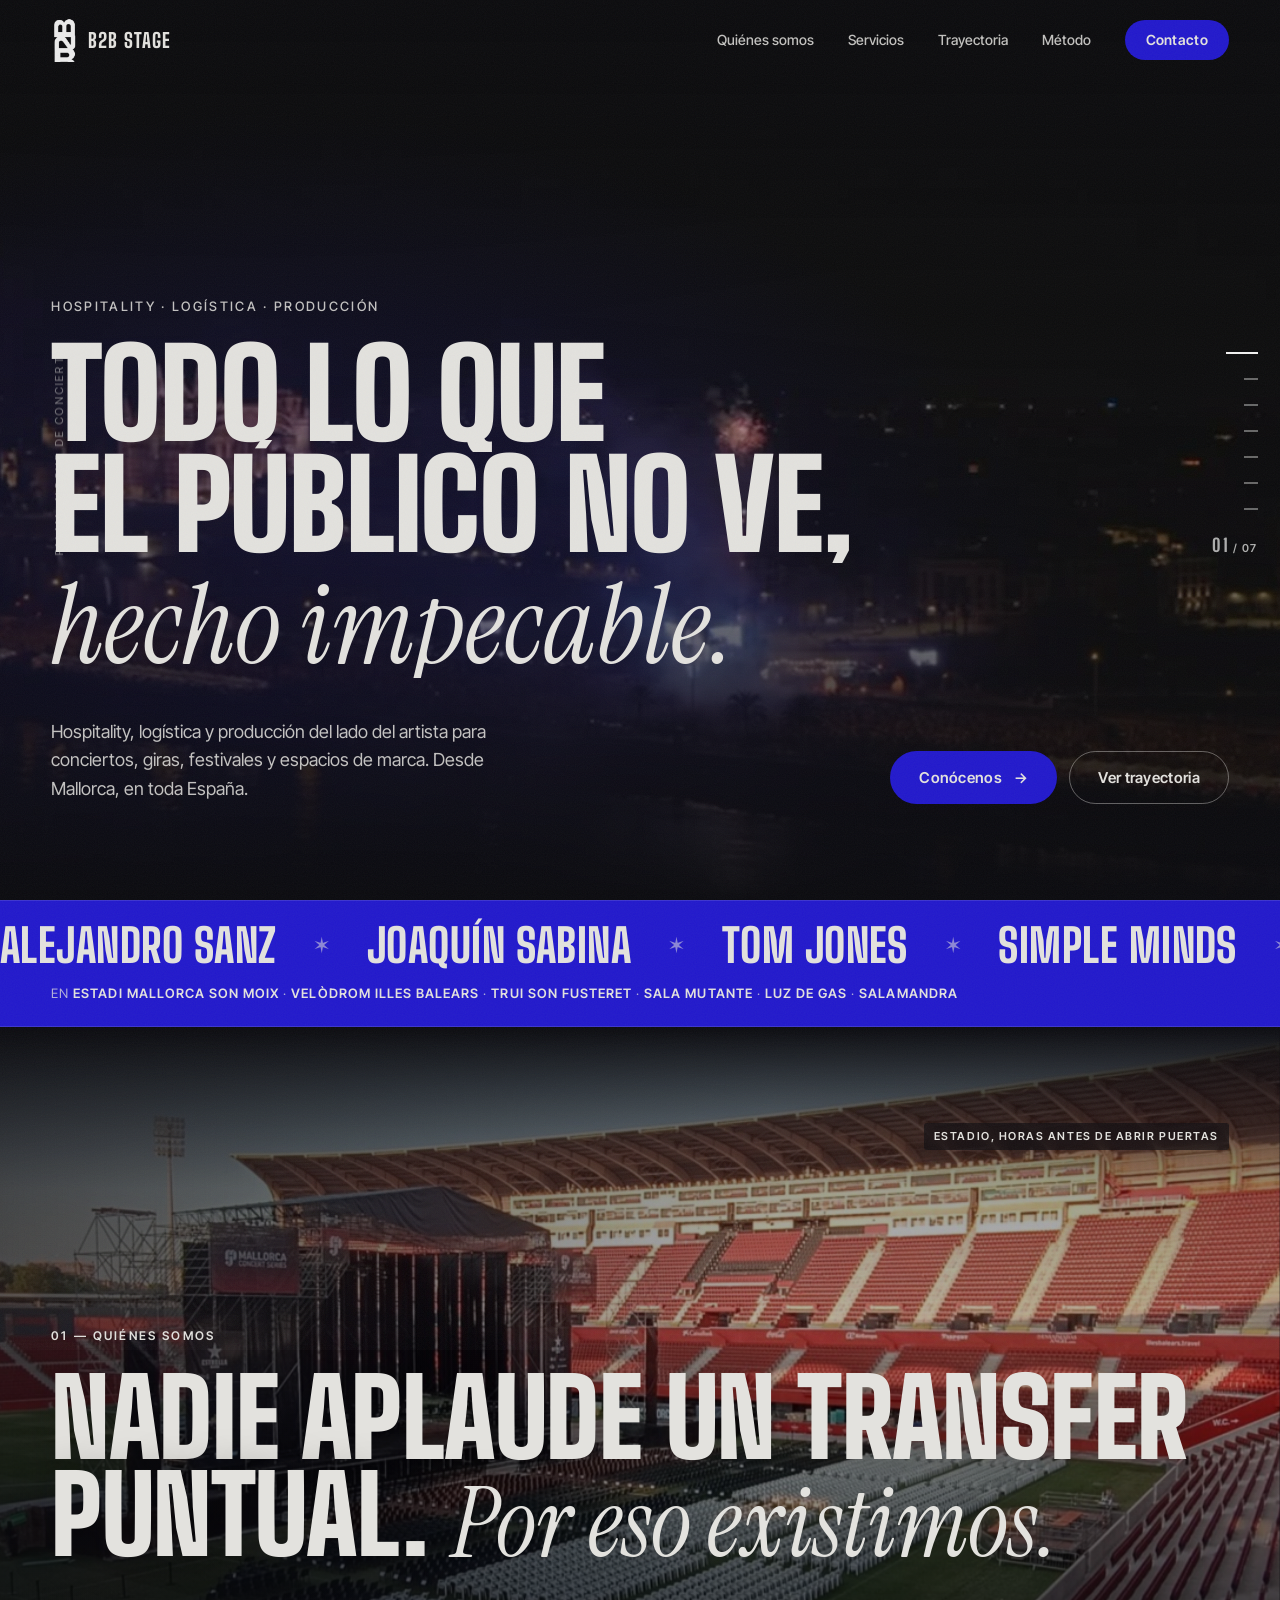
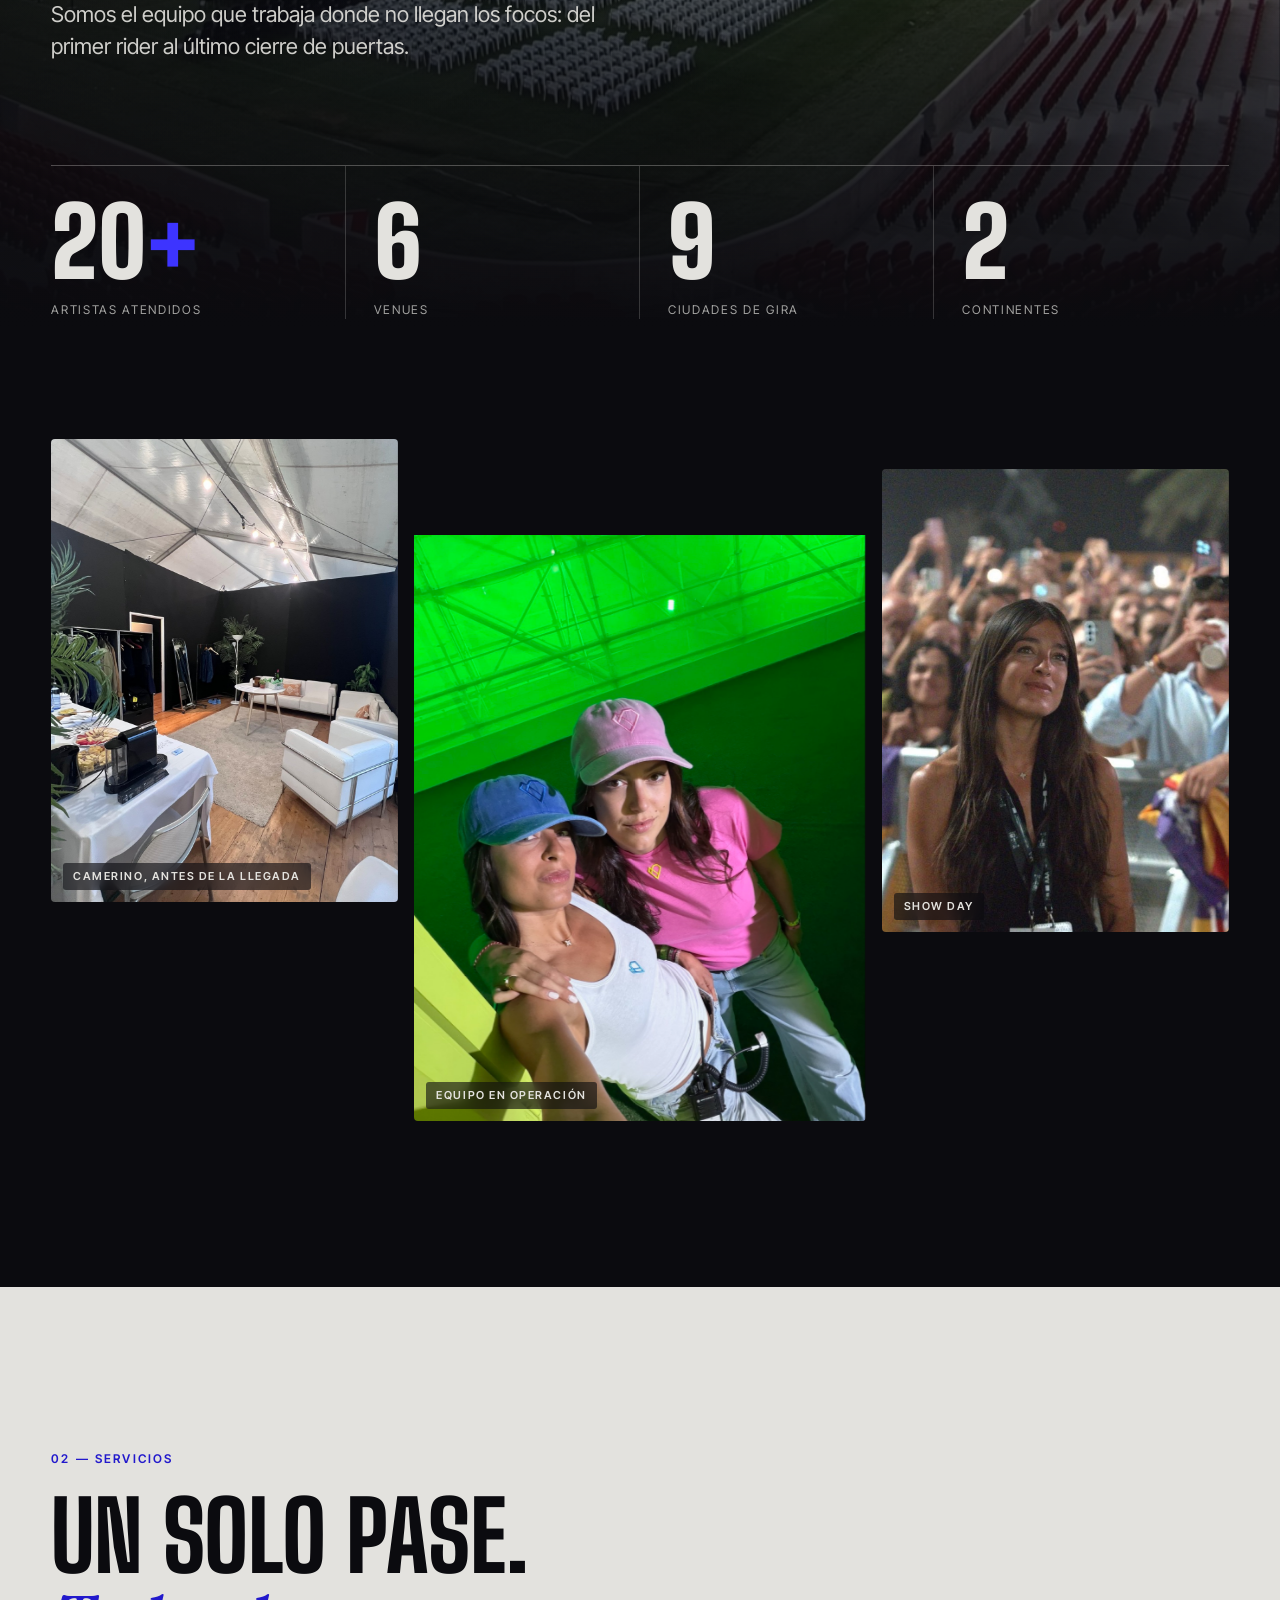
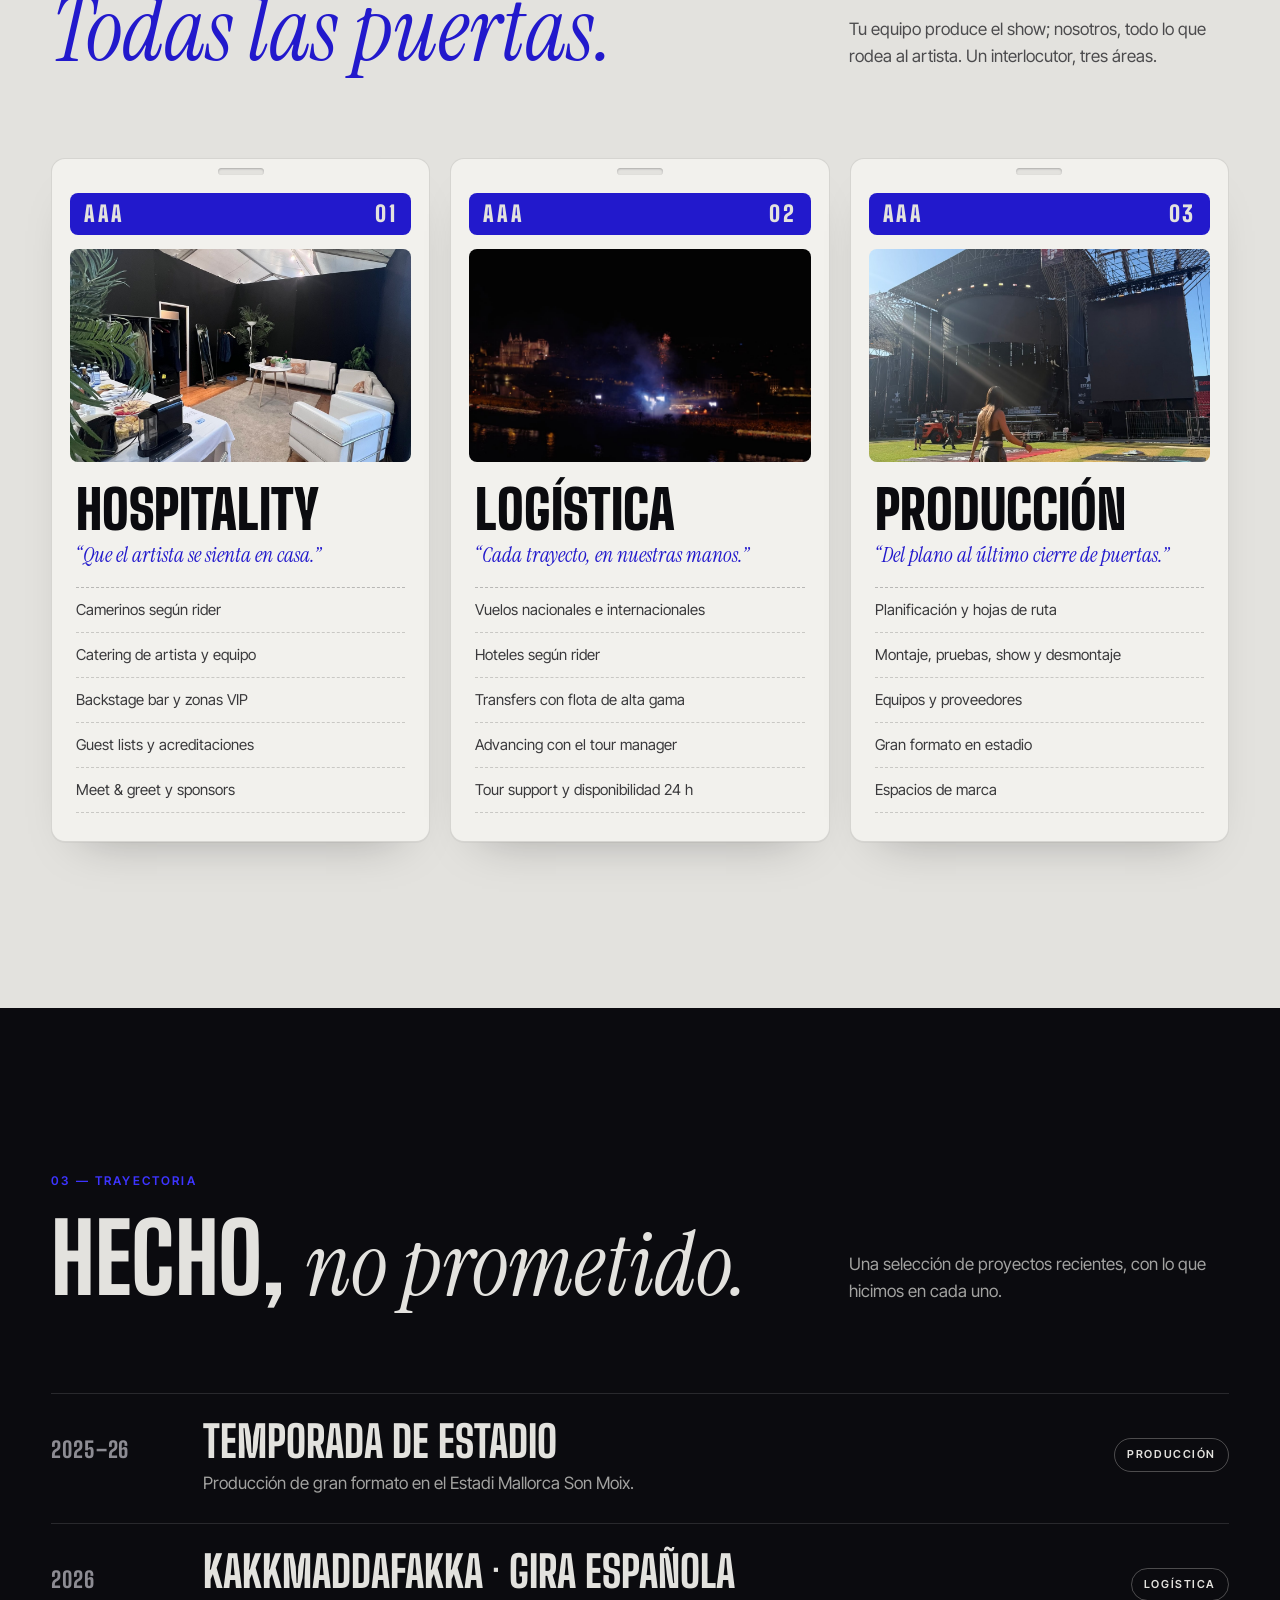
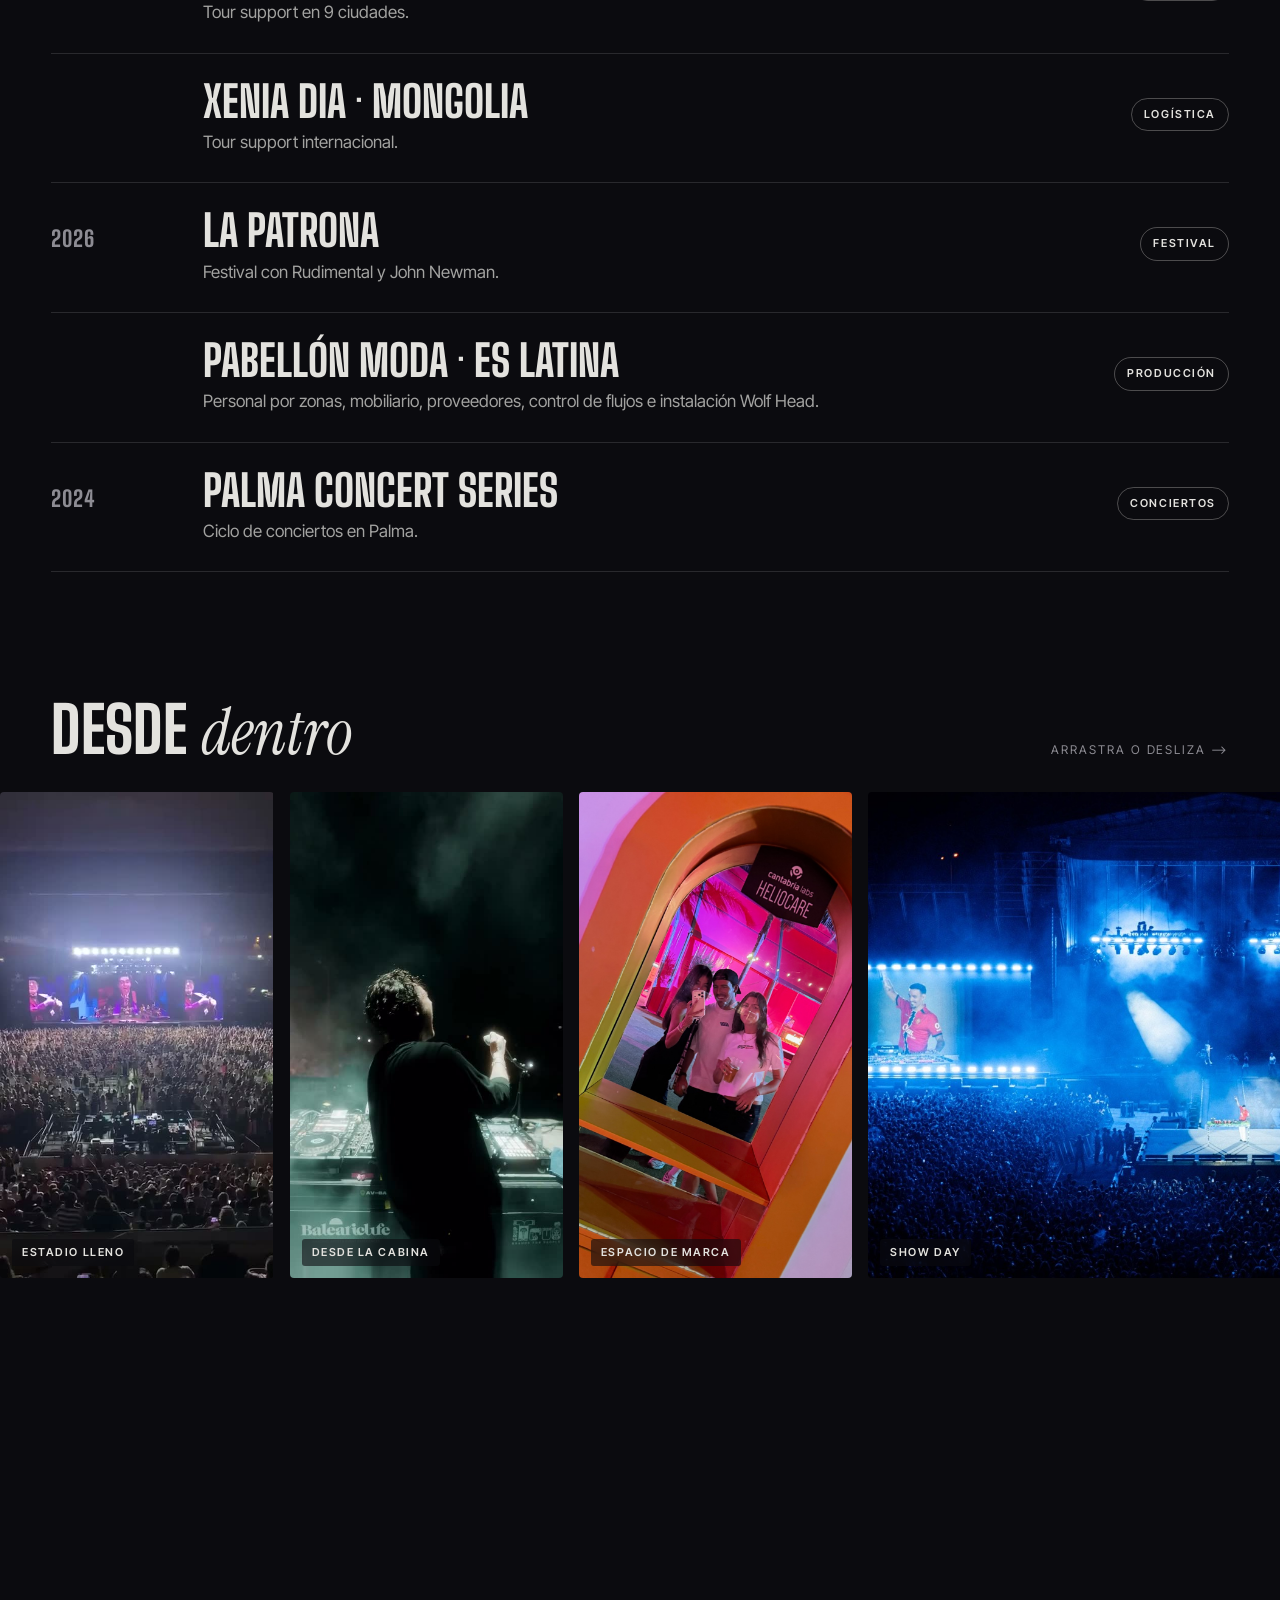
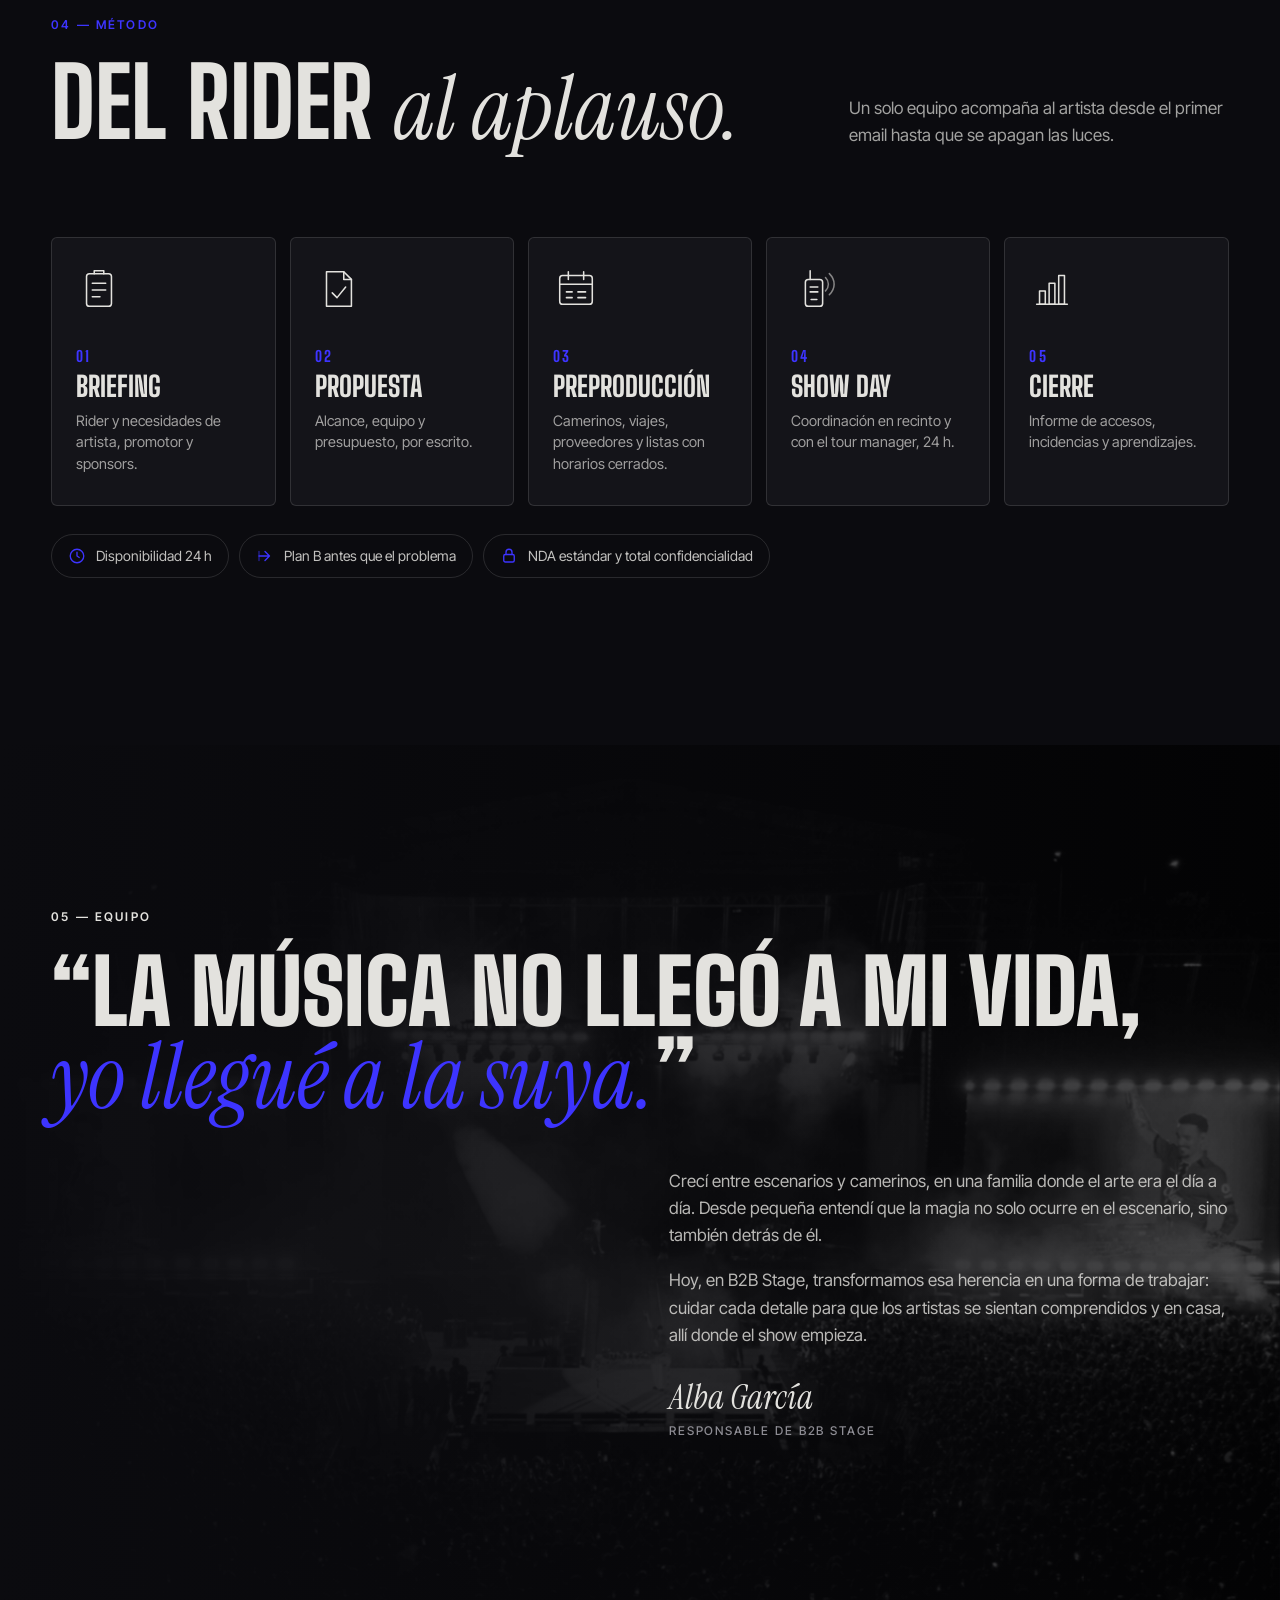
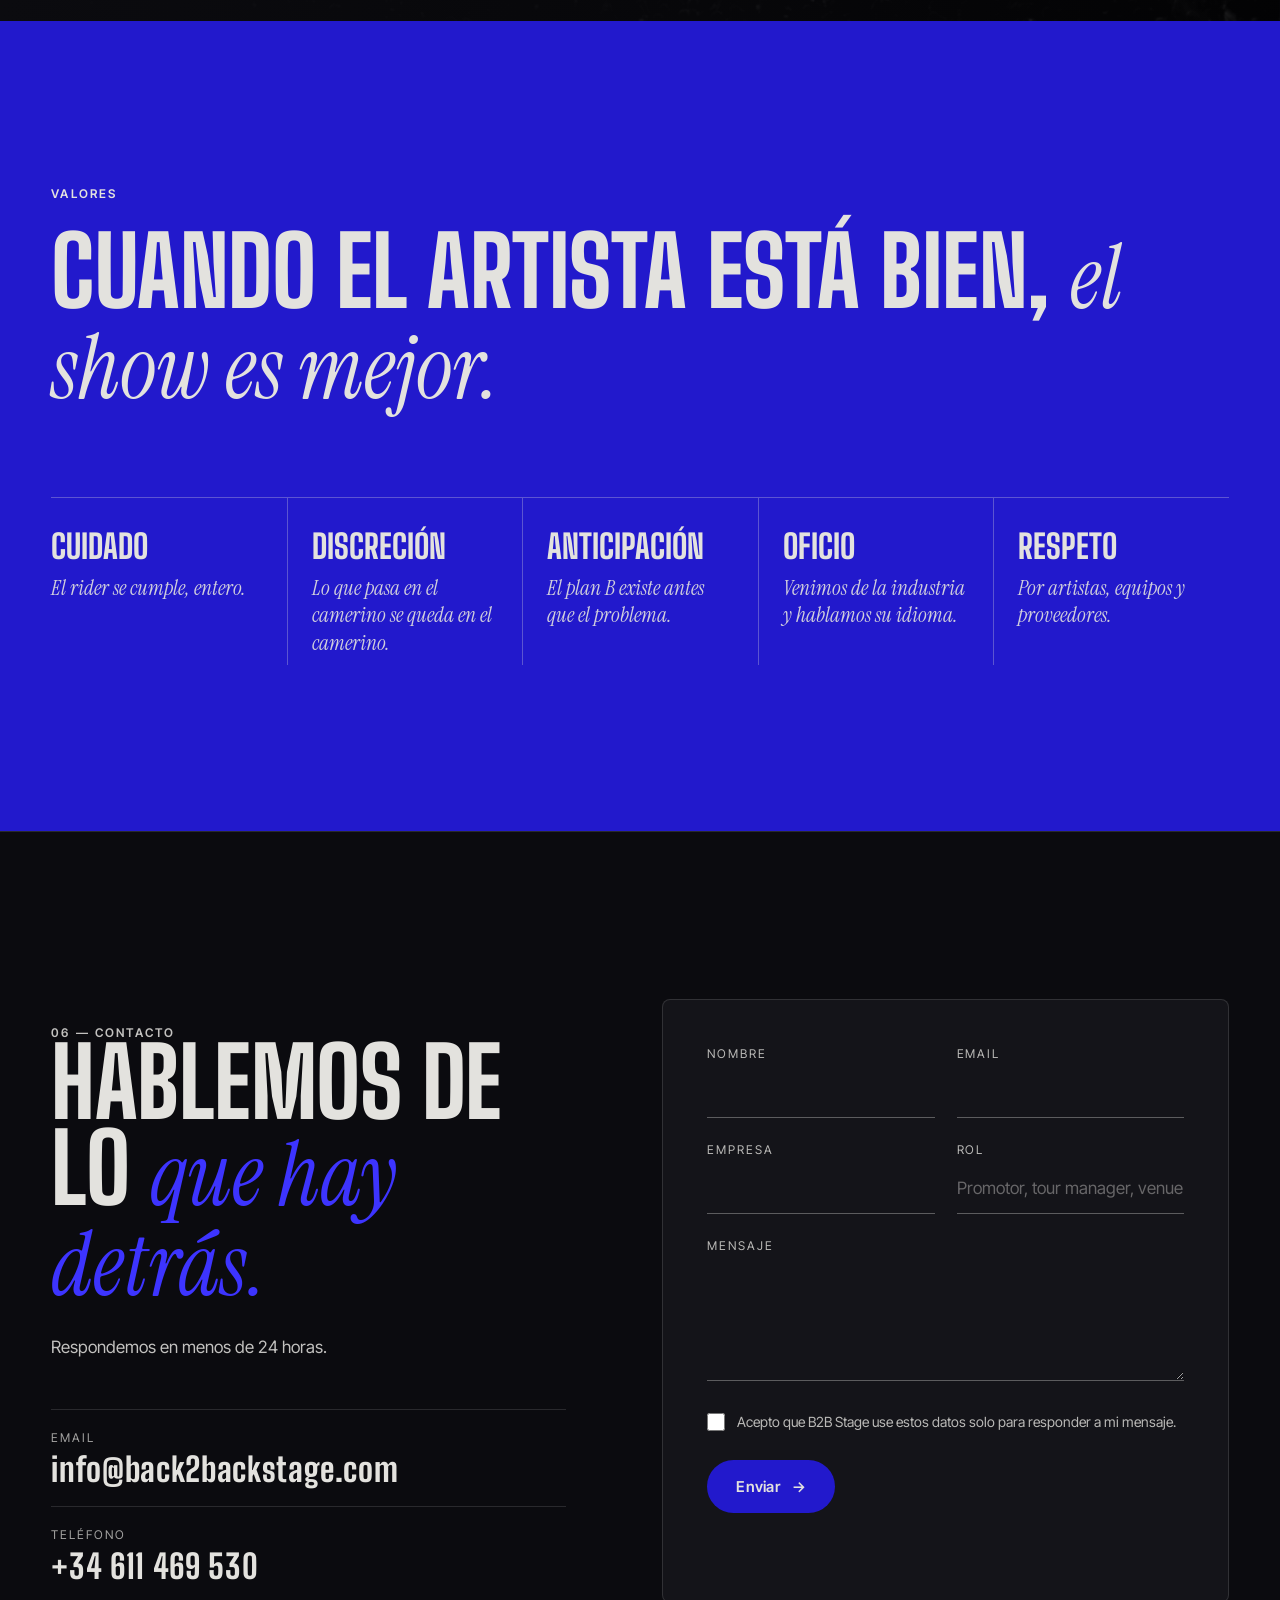
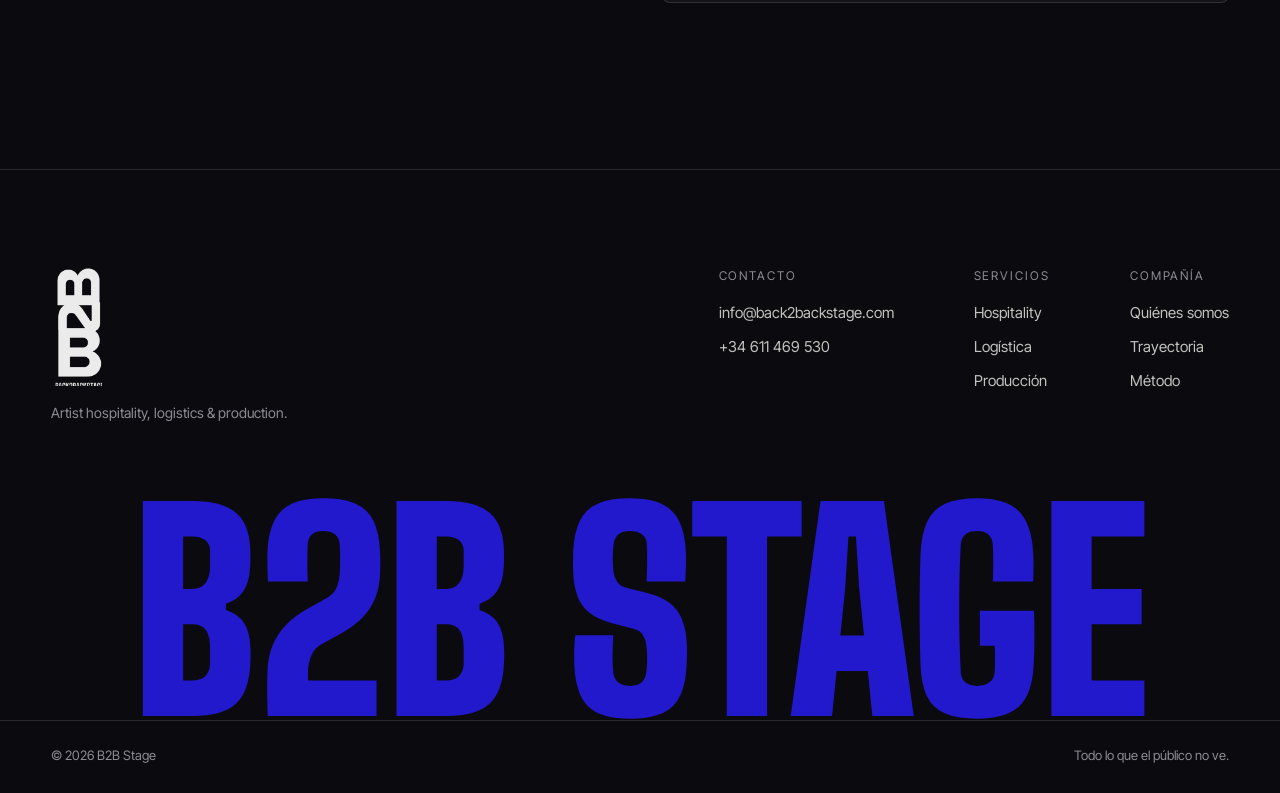
==== commit 8f65788f: "Quiénes somos: foto de estadio a sangre detrás del manifiesto y las cifras Co-Authored-By: Claude Op" ====
--- a/site/index.html
+++ b/site/index.html
@@ -15,7 +15,7 @@
   <link rel="preconnect" href="https://fonts.googleapis.com">
   <link rel="preconnect" href="https://fonts.gstatic.com" crossorigin>
   <link href="https://fonts.googleapis.com/css2?family=Big+Shoulders+Display:wght@500;700;800;900&family=Instrument+Serif:ital@0;1&family=Inter+Tight:wght@400;500;600&display=swap" rel="stylesheet">
-  <link rel="stylesheet" href="styles.css?v=3">
+  <link rel="stylesheet" href="styles.css?v=4">
   <script type="application/ld+json">
   {
     "@context": "https://schema.org",
@@ -105,23 +105,26 @@
     </div>
 
     <!-- WHO WE ARE -->
-    <section class="about section" id="quienes" data-section>
-      <div class="container">
-        <p class="label reveal">01 — Quiénes somos</p>
-        <h2 class="manifesto reveal">Nadie aplaude un transfer puntual. <em>Por eso existimos.</em></h2>
-        <p class="about__line reveal">Somos el equipo que trabaja donde no llegan los focos: del primer rider al último cierre de puertas.</p>
-
-        <dl class="stats">
-          <div class="stat reveal"><dt>Artistas atendidos</dt><dd>20<span>+</span></dd></div>
-          <div class="stat reveal"><dt>Venues</dt><dd>6</dd></div>
-          <div class="stat reveal"><dt>Ciudades de gira</dt><dd>9</dd></div>
-          <div class="stat reveal"><dt>Continentes</dt><dd>2</dd></div>
-        </dl>
+    <section class="about" id="quienes" data-section>
+      <div class="about__stage">
+        <figure class="about__bg parallax" data-speed="0.14"><img src="assets/img/estadio-montaje.jpg" alt="Estadio con el escenario montado y sillas en el césped, horas antes del concierto" loading="lazy"><figcaption>Estadio, horas antes de abrir puertas</figcaption></figure>
+        <div class="container about__inner">
+          <p class="label label--light reveal">01 — Quiénes somos</p>
+          <h2 class="manifesto reveal">Nadie aplaude un transfer puntual. <em>Por eso existimos.</em></h2>
+          <p class="about__line reveal">Somos el equipo que trabaja donde no llegan los focos: del primer rider al último cierre de puertas.</p>
+
+          <dl class="stats">
+            <div class="stat reveal"><dt>Artistas atendidos</dt><dd>20<span>+</span></dd></div>
+            <div class="stat reveal"><dt>Venues</dt><dd>6</dd></div>
+            <div class="stat reveal"><dt>Ciudades de gira</dt><dd>9</dd></div>
+            <div class="stat reveal"><dt>Continentes</dt><dd>2</dd></div>
+          </dl>
+        </div>
       </div>
 
       <div class="about__strip">
         <figure class="parallax" data-speed="0.12"><img src="assets/img/camerino.jpg" alt="Camerino preparado con sofás, catering y burro de vestuario" loading="lazy"><figcaption>Camerino, antes de la llegada</figcaption></figure>
-        <figure class="parallax" data-speed="-0.08"><img src="assets/img/estadio-campo.jpg" alt="Miembro del equipo caminando por el césped hacia el escenario de un estadio en montaje" loading="lazy"><figcaption>Día de montaje</figcaption></figure>
+        <figure class="parallax" data-speed="-0.08"><img src="assets/img/equipo-walkie.jpg" alt="Dos miembros del equipo con walkie en un espacio de marca" loading="lazy"><figcaption>Equipo en operación</figcaption></figure>
         <figure class="parallax" data-speed="0.18"><img src="assets/img/equipo-pase.jpg" alt="Miembro del equipo con acreditación junto a la valla del público" loading="lazy"><figcaption>Show day</figcaption></figure>
       </div>
     </section>
@@ -168,7 +171,7 @@
 
           <article class="pass reveal">
             <header class="pass__top"><span>AAA</span><span>03</span></header>
-            <figure class="pass__img"><img src="assets/img/estadio-montaje.jpg" alt="" loading="lazy"></figure>
+            <figure class="pass__img"><img src="assets/img/estadio-campo.jpg" alt="" loading="lazy"></figure>
             <h3>Producción</h3>
             <p class="pass__quote">“Del plano al último cierre de puertas.”</p>
             <ul class="pass__list">
@@ -236,8 +239,6 @@
         </div>
         <div class="rail" tabindex="0" aria-label="Galería desde dentro, desliza horizontalmente">
           <figure class="rail__item rail__item--tall"><video muted loop playsinline preload="none" poster="assets/img/v-estadio-poster.jpg" data-lazy-video aria-label="Vídeo de un estadio lleno durante un concierto"><source src="assets/video/v-estadio.mp4" type="video/mp4"></video><figcaption>Estadio lleno</figcaption></figure>
-          <figure class="rail__item"><img src="assets/img/estadio-montaje.jpg" alt="Estadio con el escenario montado y sillas en el césped" loading="lazy"><figcaption>Horas antes de abrir puertas</figcaption></figure>
-          <figure class="rail__item rail__item--tall"><img src="assets/img/equipo-walkie.jpg" alt="Dos miembros del equipo con walkie en un espacio de marca" loading="lazy"><figcaption>Equipo en operación</figcaption></figure>
           <figure class="rail__item rail__item--tall"><video muted loop playsinline preload="none" poster="assets/img/v-cabina-poster.jpg" data-lazy-video aria-label="Vídeo de un DJ en cabina entre humo"><source src="assets/video/v-cabina.mp4" type="video/mp4"></video><figcaption>Desde la cabina</figcaption></figure>
           <figure class="rail__item rail__item--tall"><img src="assets/img/espacio-marca.jpg" alt="Equipo dentro de un espacio de marca de colores" loading="lazy"><figcaption>Espacio de marca</figcaption></figure>
           <figure class="rail__item"><img src="assets/img/escenario-azul.jpg" alt="Escenario iluminado en azul frente al público" loading="lazy"><figcaption>Show day</figcaption></figure>
@@ -294,7 +295,7 @@
 
     <!-- TEAM: Alba -->
     <section class="founder section" id="equipo" data-section>
-      <figure class="founder__bg parallax" data-speed="0.1"><img src="assets/img/estadio-campo.jpg" alt="" loading="lazy"></figure>
+      <figure class="founder__bg parallax" data-speed="0.1"><img src="assets/img/escenario-azul.jpg" alt="" loading="lazy"></figure>
       <div class="container founder__inner">
         <p class="label label--light reveal">05 — Equipo</p>
         <blockquote class="founder__quote reveal">“La música no llegó a mi vida, <em>yo llegué a la suya.</em>”</blockquote>
@@ -373,6 +374,6 @@
     </div>
   </footer>
 
-  <script src="main.js?v=3"></script>
+  <script src="main.js?v=4"></script>
 </body>
 </html>
--- a/site/styles.css
+++ b/site/styles.css
@@ -141,17 +141,26 @@
 .creds__venues { margin: 0 auto; padding-bottom: 22px; font-size: 13px; letter-spacing: .08em; text-transform: uppercase; color: rgba(227,226,222,.75); }
 .creds__venues b { font-weight: 600; color: var(--bone); }
 
-/* About */
-.manifesto { font: 900 clamp(52px, 8.4vw, 136px)/.9 var(--display); text-transform: uppercase; margin: 0; max-width: 1200px; letter-spacing: -.005em; }
-.manifesto em { color: var(--blue-hi); font-size: .9em; }
-.about__line { margin: 40px 0 0; max-width: 620px; margin-left: auto; font-size: clamp(19px, 1.7vw, 24px); line-height: 1.45; color: rgba(227,226,222,.85); }
-.stats { display: grid; grid-template-columns: repeat(4, 1fr); margin: clamp(64px, 9vw, 112px) 0 0; border-top: 1px solid var(--line); }
-.stat { padding: 32px 24px 0 0; border-right: 1px solid var(--line); display: flex; flex-direction: column-reverse; justify-content: flex-end; }
+/* About: full-bleed photo behind the manifesto */
+.about { position: relative; padding-bottom: clamp(96px, 13vw, 168px); }
+.about__stage { position: relative; min-height: 100svh; display: flex; align-items: flex-end; overflow: hidden; }
+.about__bg { position: absolute; inset: 0; margin: 0; }
+.about__bg img { width: 100%; height: 118%; object-fit: cover; object-position: 50% 45%; filter: saturate(.9) brightness(.78); will-change: transform; }
+.about__bg::after { content: ""; position: absolute; inset: 0; background:
+  linear-gradient(180deg, var(--ink) 0%, rgba(11,11,15,.2) 18%, rgba(11,11,15,0) 40%, rgba(11,11,15,.55) 68%, var(--ink) 100%),
+  linear-gradient(90deg, rgba(11,11,15,.55) 0%, rgba(11,11,15,0) 60%); }
+.about__bg figcaption { left: auto; right: var(--gutter); bottom: auto; top: 96px; }
+.about__inner { position: relative; z-index: 2; padding-top: clamp(140px, 18vw, 220px); padding-bottom: 8px; }
+.manifesto { font: 900 clamp(52px, 8.4vw, 136px)/.9 var(--display); text-transform: uppercase; margin: 0; max-width: 1200px; letter-spacing: -.005em; text-shadow: 0 2px 40px rgba(11,11,15,.35); }
+.manifesto em { color: var(--bone); font-size: .9em; }
+.about__line { margin: 32px 0 0; max-width: 560px; font-size: clamp(19px, 1.7vw, 24px); line-height: 1.45; color: rgba(227,226,222,.9); }
+.stats { display: grid; grid-template-columns: repeat(4, 1fr); margin: clamp(56px, 8vw, 104px) 0 0; border-top: 1px solid rgba(227,226,222,.3); }
+.stat { padding: 28px 24px 0 0; border-right: 1px solid rgba(227,226,222,.2); display: flex; flex-direction: column-reverse; justify-content: flex-end; }
 .stat + .stat { padding-left: 28px; }
 .stat:last-child { border-right: 0; }
 .stat dd { margin: 0; font: 900 clamp(60px, 7.5vw, 120px)/1 var(--display); color: var(--bone); }
 .stat dd span { color: var(--blue-hi); }
-.stat dt { margin: 10px 0 0; text-transform: uppercase; letter-spacing: .14em; font-size: 12px; color: var(--muted); }
+.stat dt { margin: 10px 0 0; text-transform: uppercase; letter-spacing: .14em; font-size: 12px; color: rgba(227,226,222,.7); }
 .about__strip { display: grid; grid-template-columns: 1fr 1.3fr 1fr; gap: 16px; margin-top: clamp(64px, 9vw, 112px); padding: 0 var(--gutter); }
 .about__strip figure { margin: 0; overflow: hidden; border-radius: 4px; aspect-ratio: 3/4; position: relative; }
 .about__strip figure:nth-child(2) { margin-top: 80px; }
@@ -318,8 +327,8 @@
   .nav__logo { z-index: 2; }
   .contact__grid { grid-template-columns: 1fr; }
   .stats { grid-template-columns: 1fr 1fr; }
-  .stat, .stat + .stat { padding: 24px 0; border-right: 0; border-bottom: 1px solid var(--line); }
-  .stat:nth-child(even) { padding-left: 20px; border-left: 1px solid var(--line); }
+  .stat, .stat + .stat { padding: 22px 0; border-right: 0; border-bottom: 1px solid rgba(227,226,222,.2); }
+  .stat:nth-child(even) { padding-left: 20px; border-left: 1px solid rgba(227,226,222,.2); }
   .about__strip { grid-template-columns: 1fr 1fr; }
   .about__strip figure:nth-child(3) { display: none; }
   .about__strip figure:nth-child(2) { margin-top: 48px; }
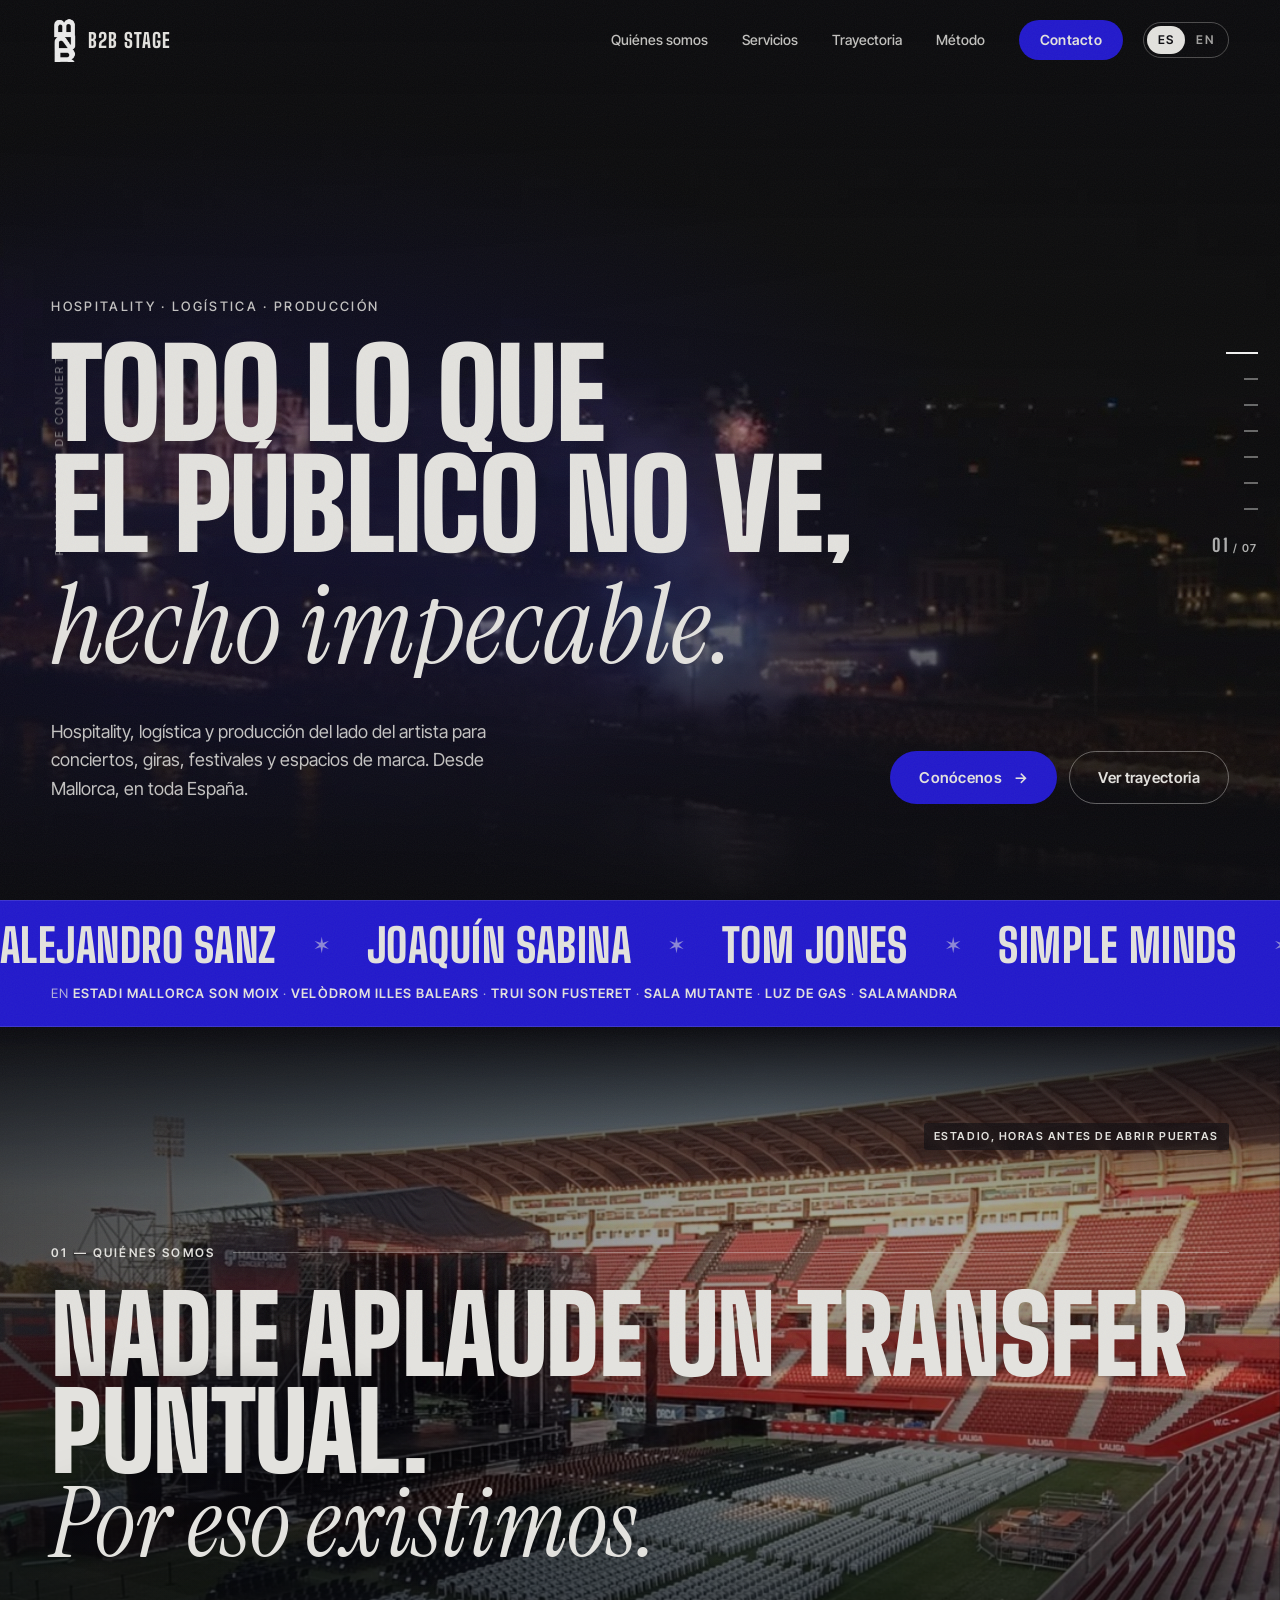
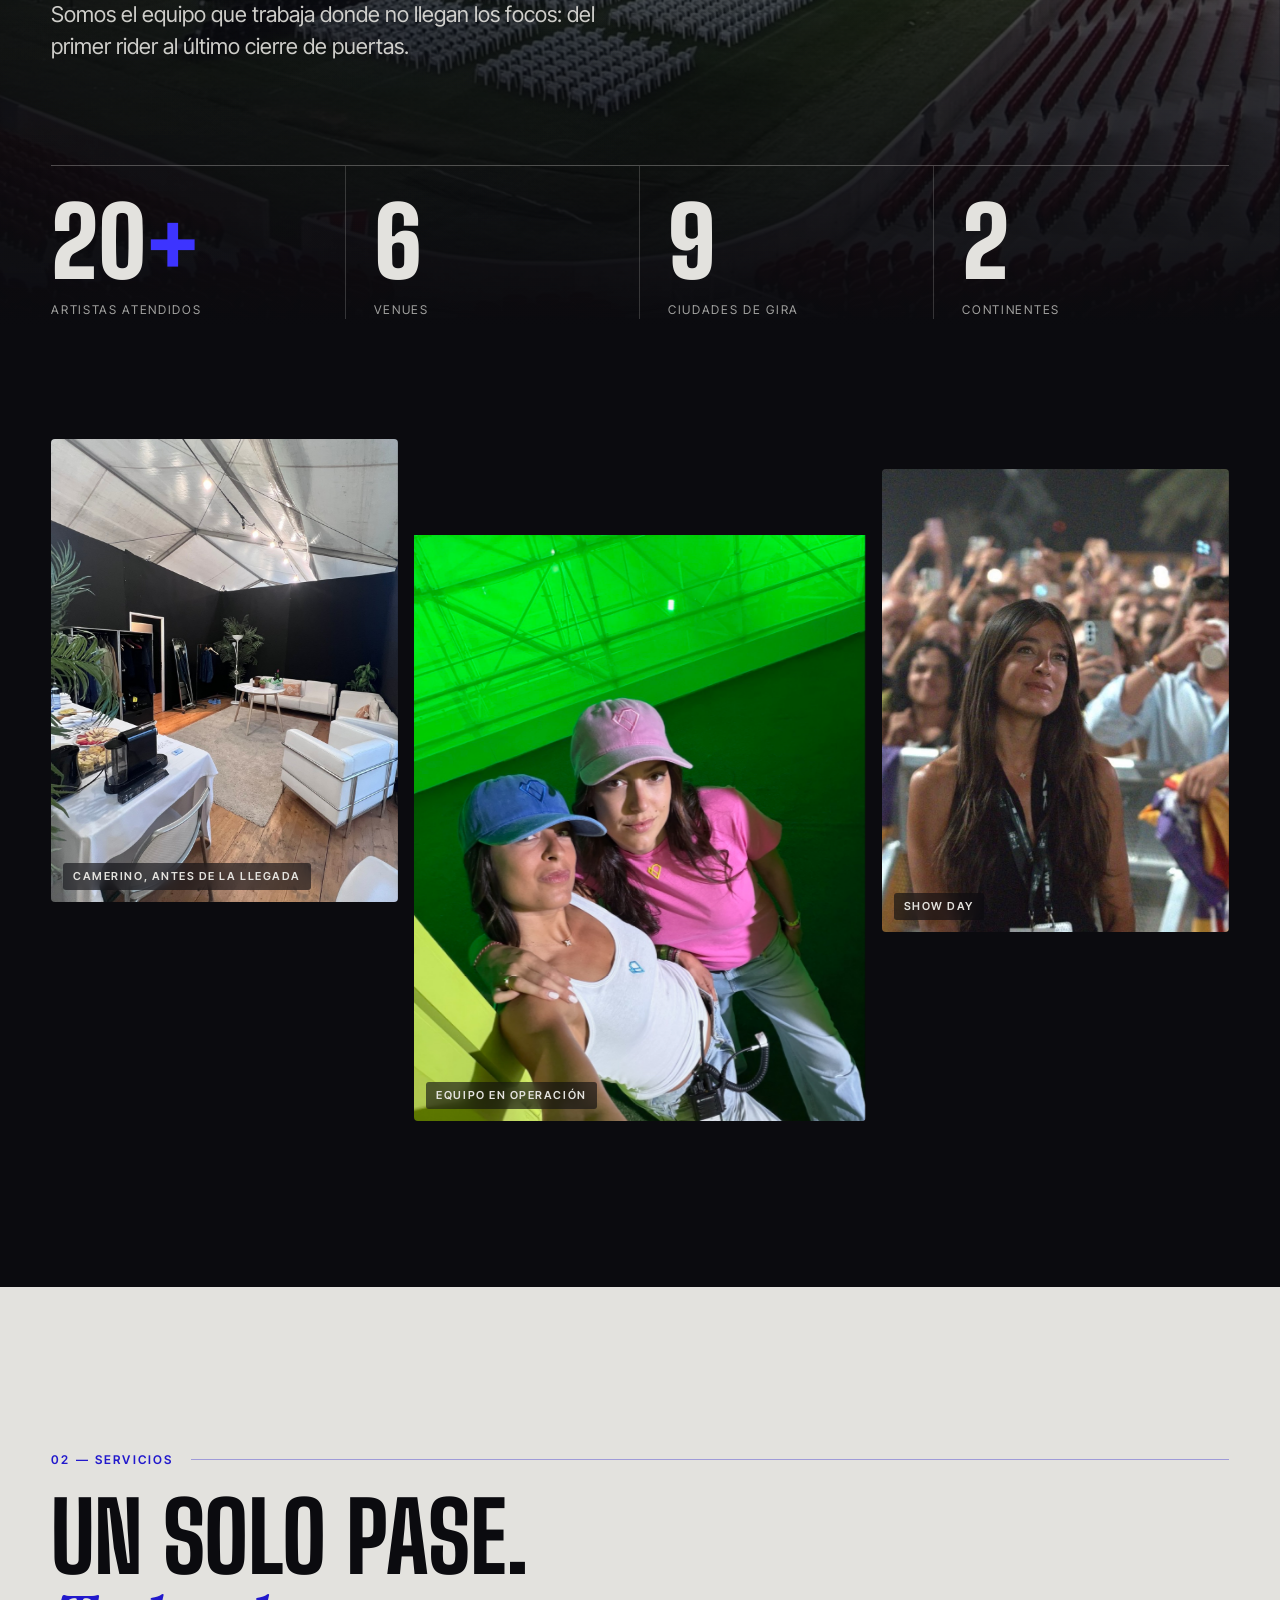
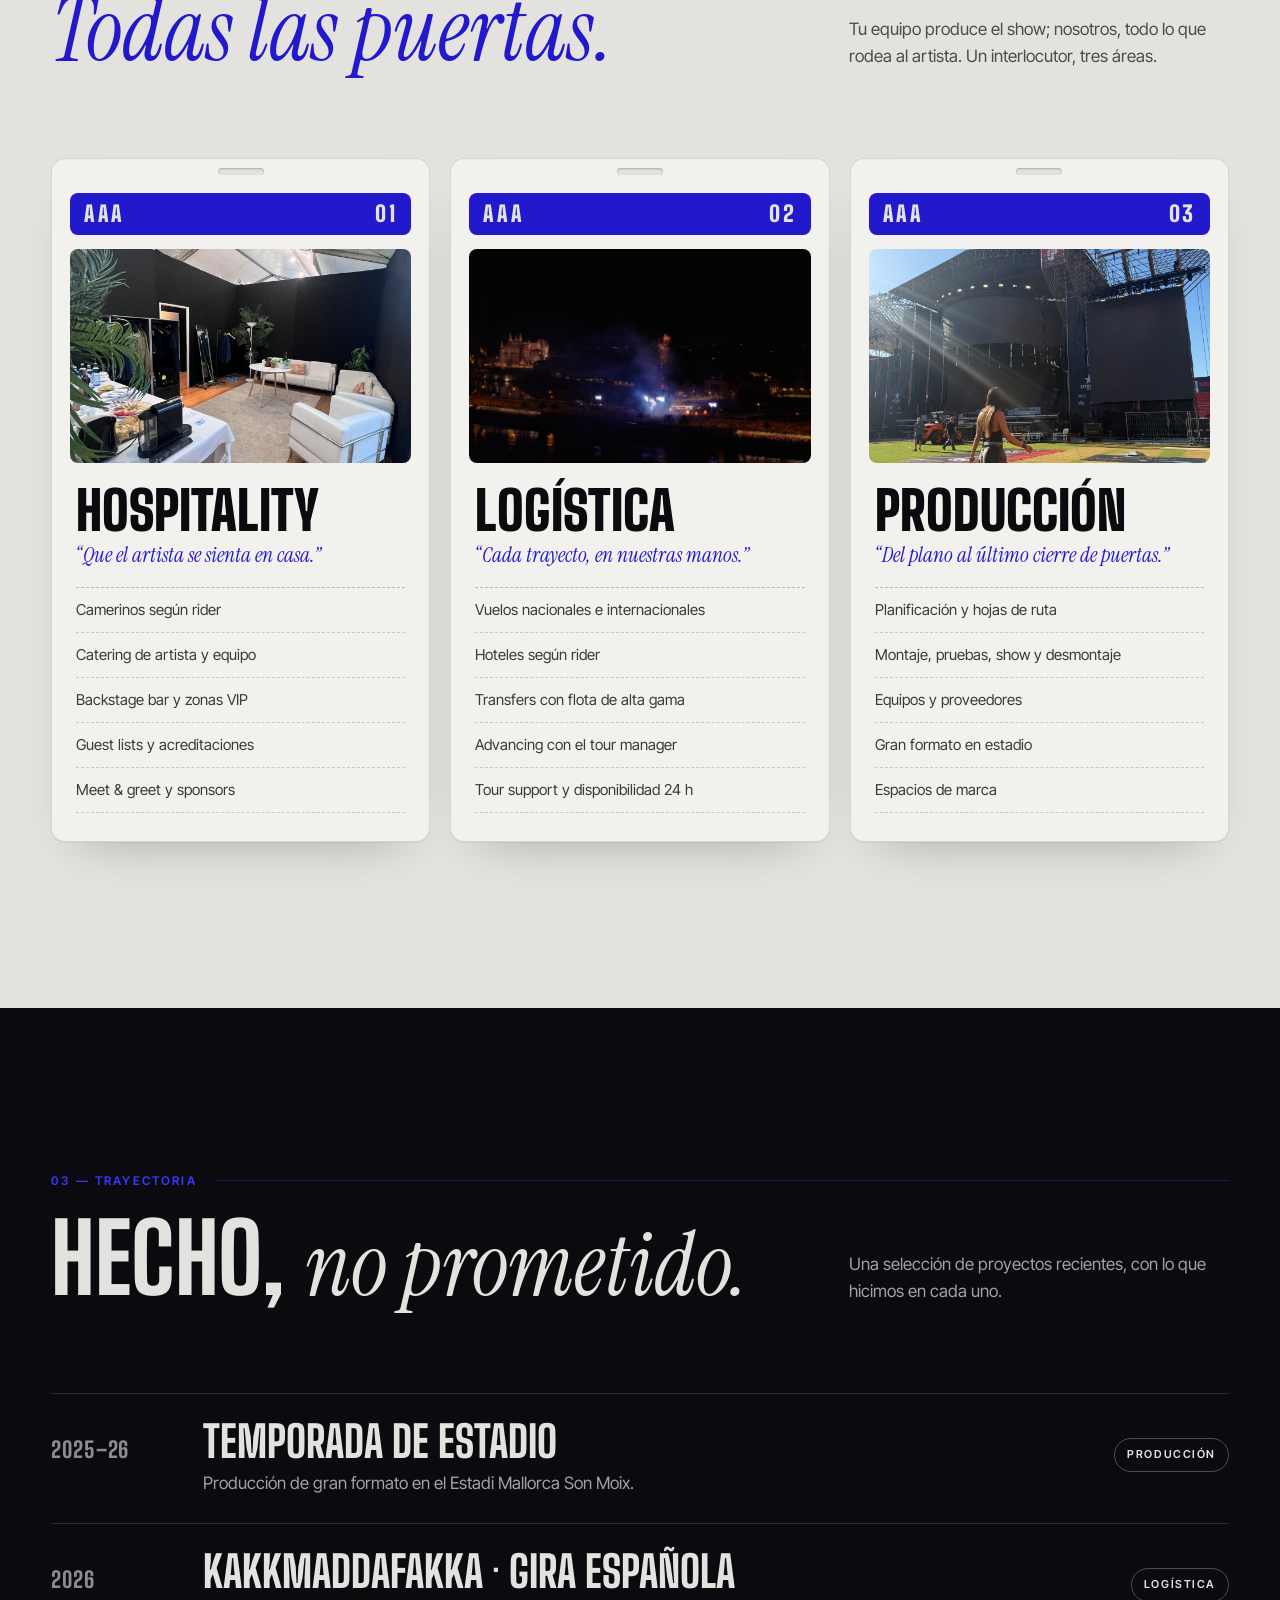
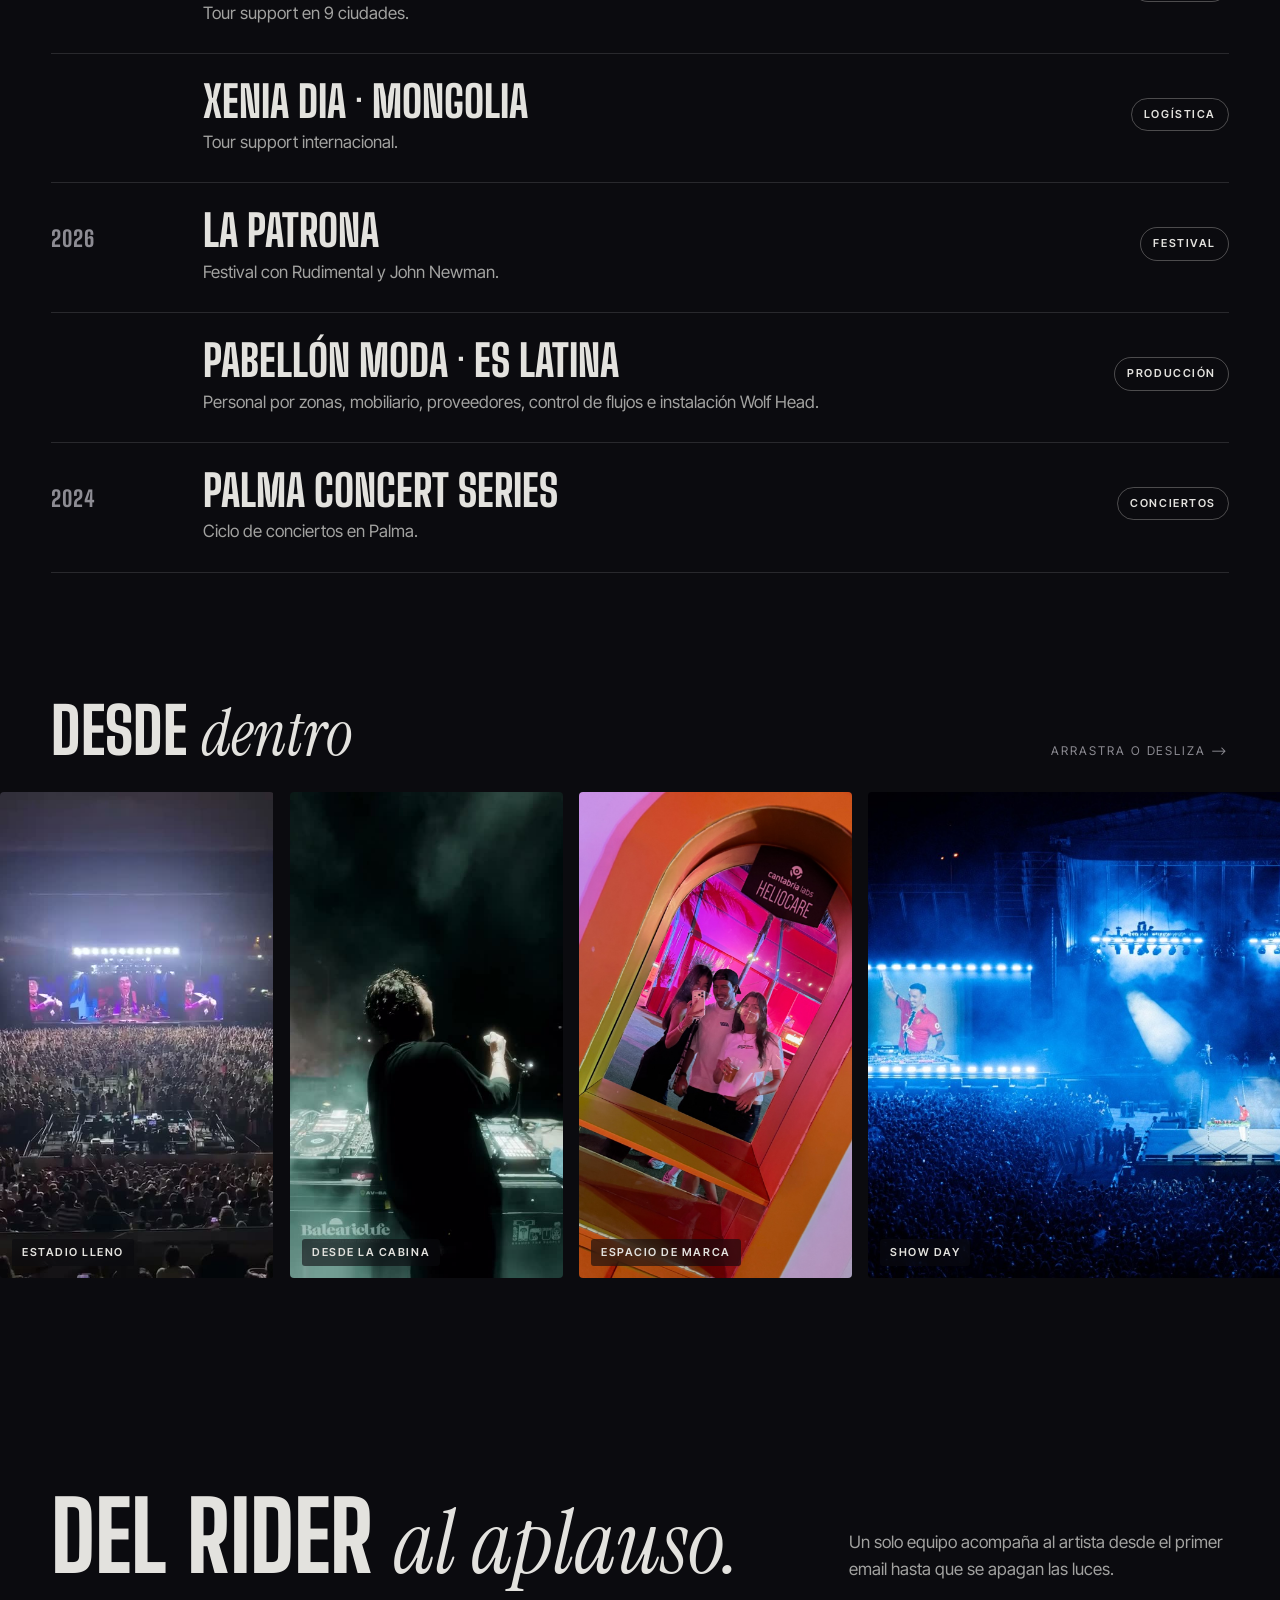
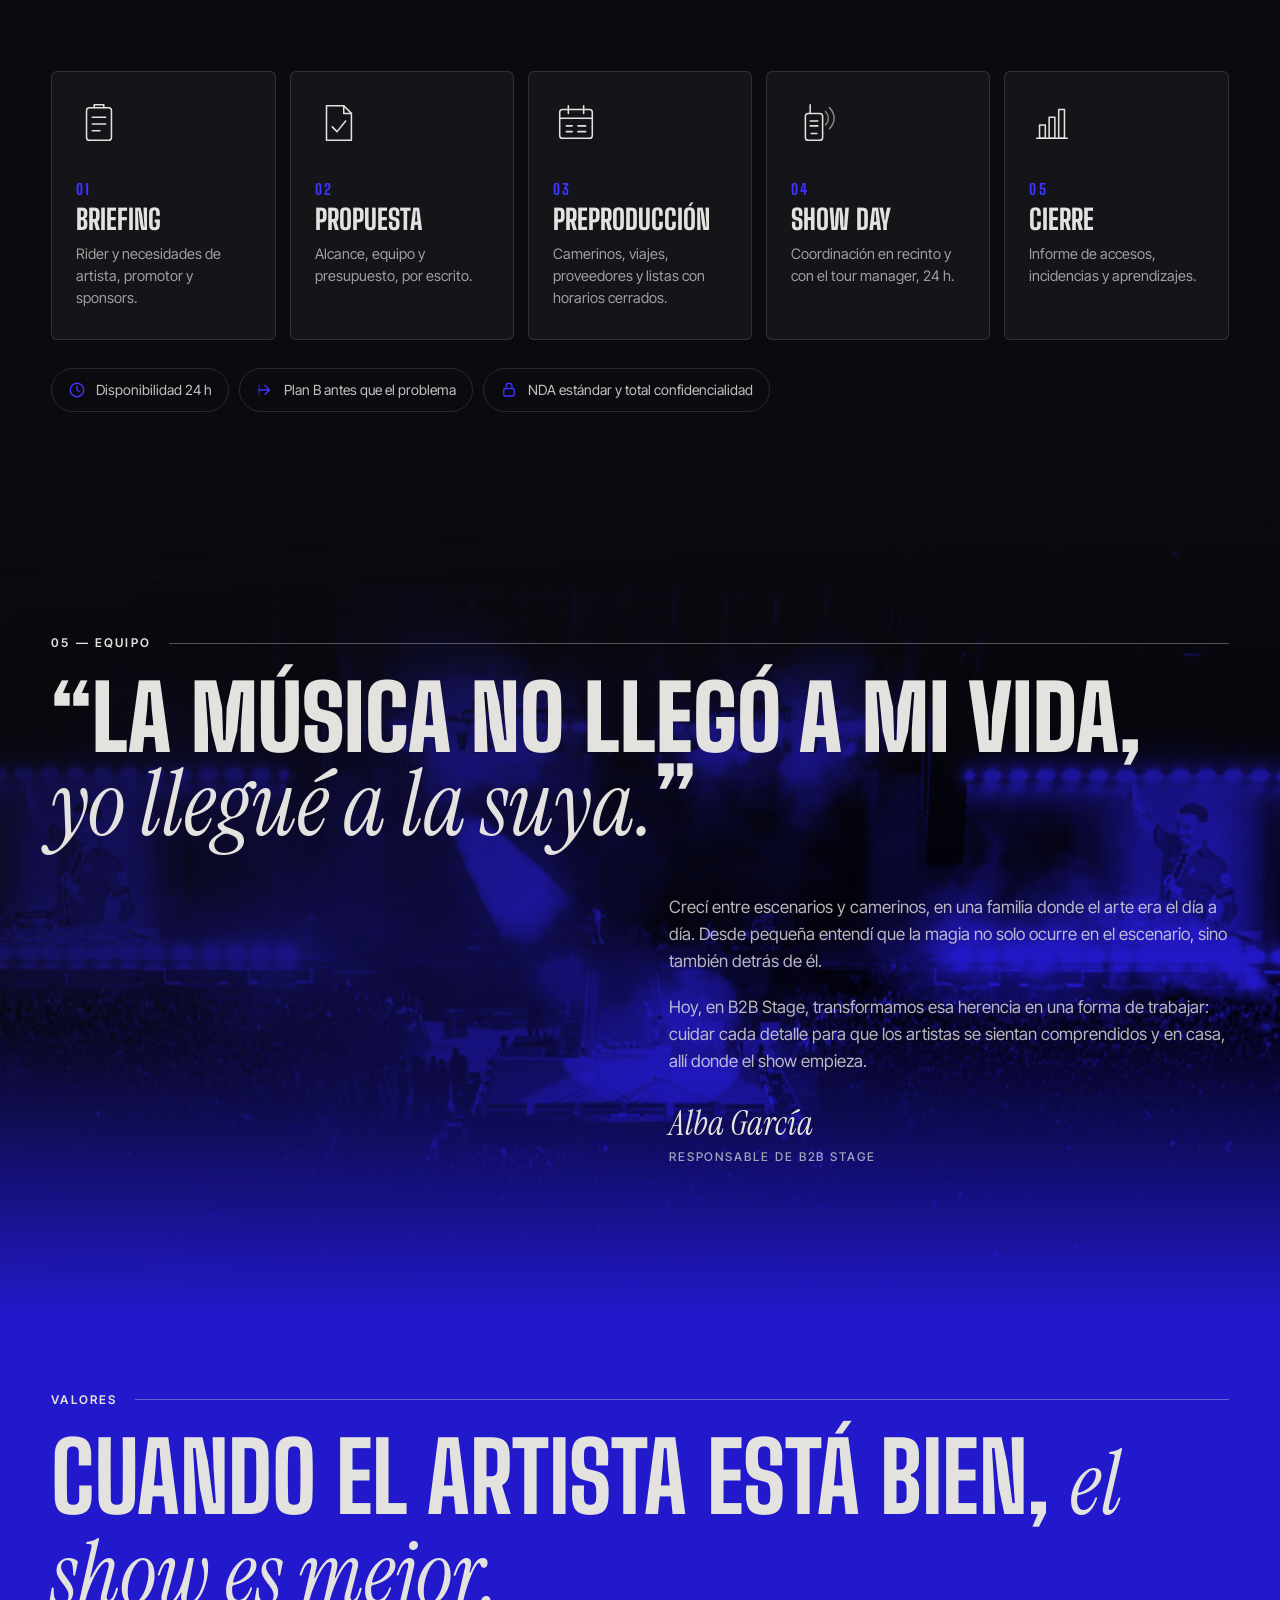
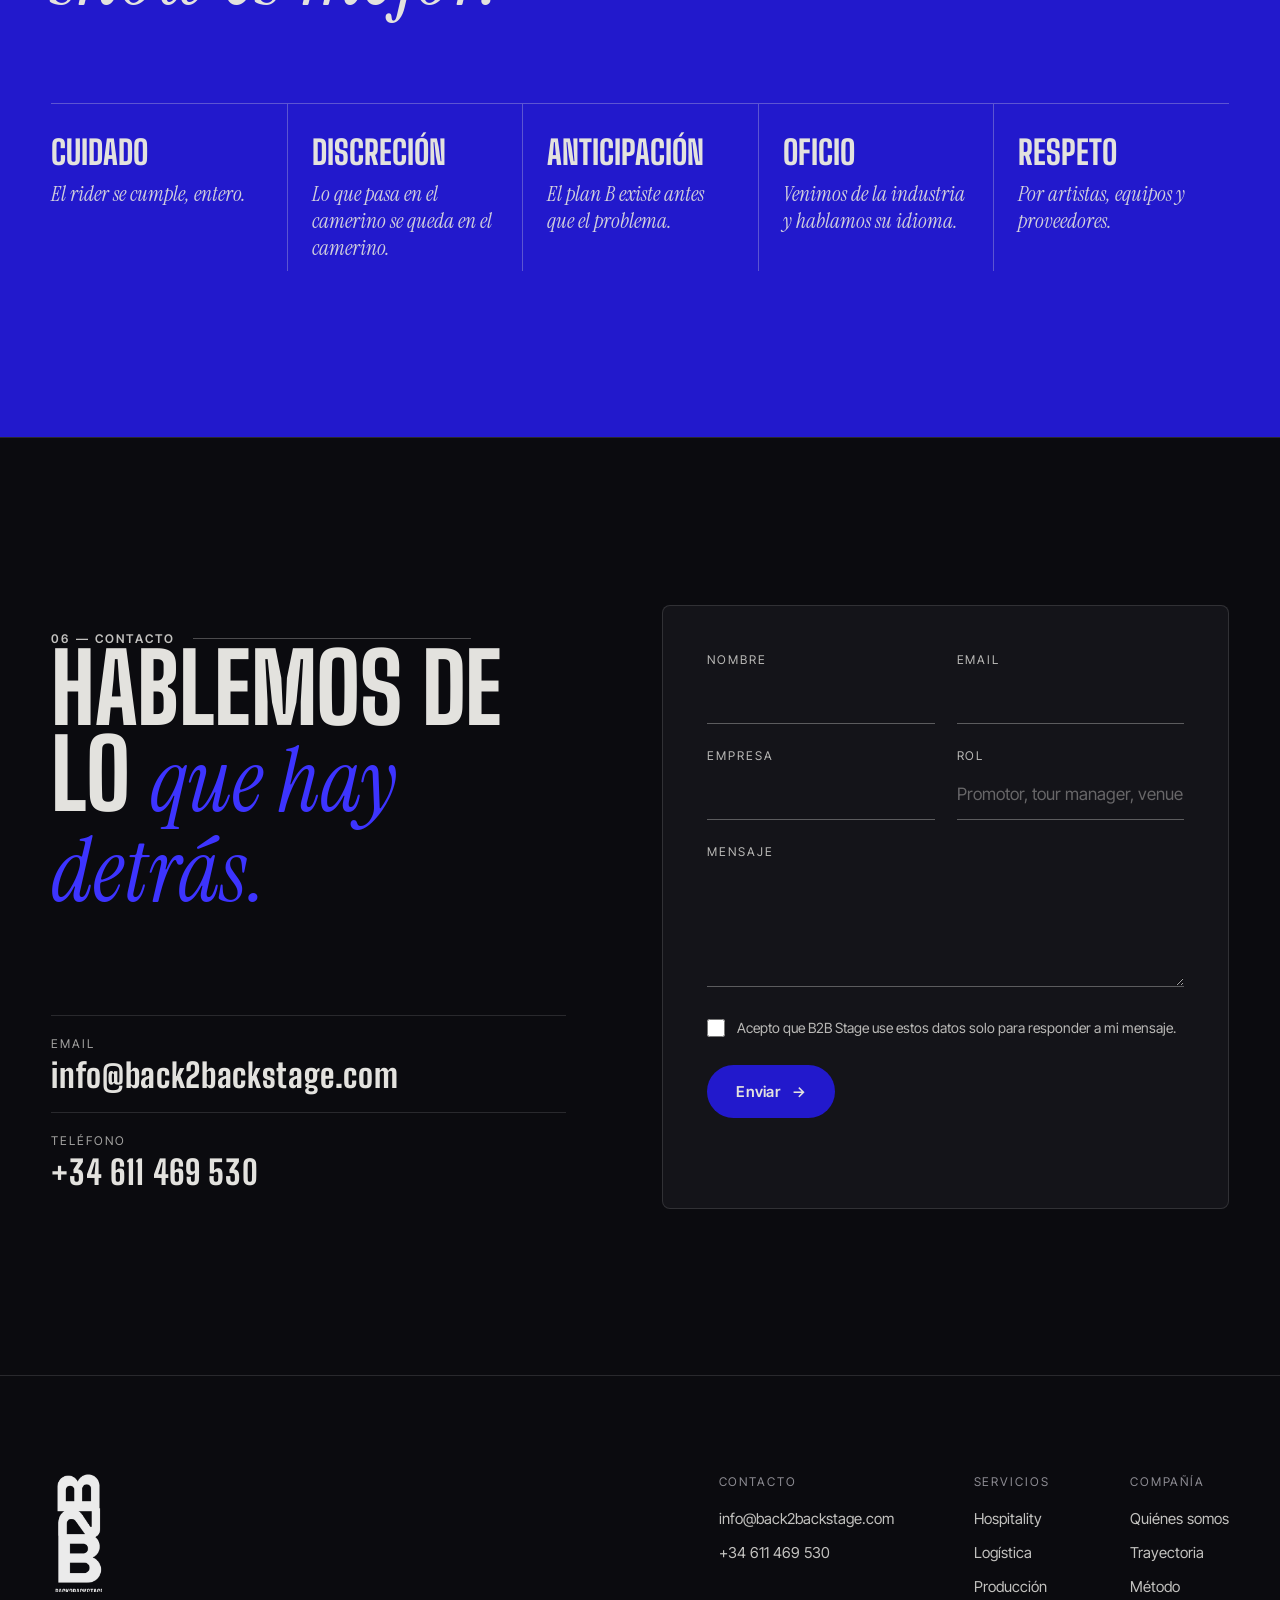
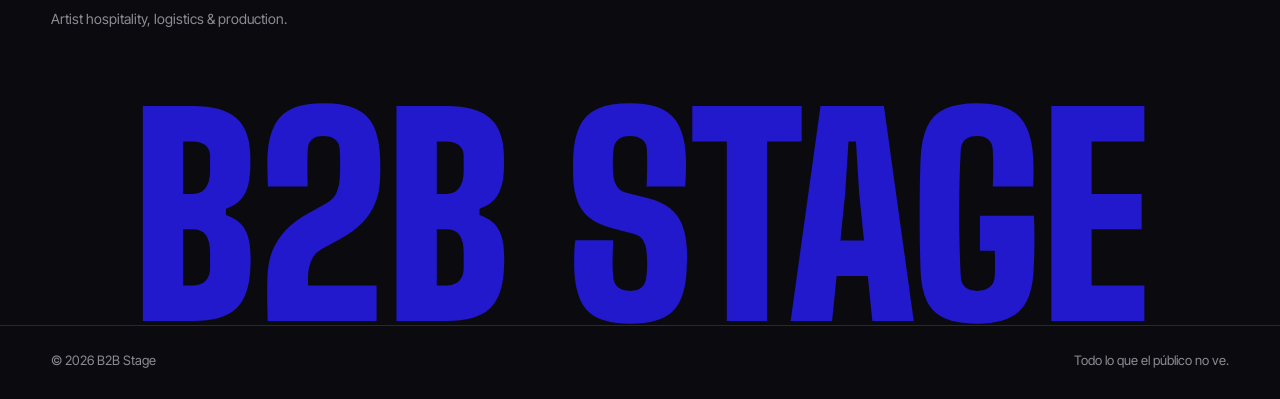
==== commit 33fe1d19: "Transiciones 03-05, versión en inglés y selector ES/EN - Cada sección abre con su número sobre una l" ====
--- a/site/index.html
+++ b/site/index.html
@@ -11,11 +11,13 @@
   <meta name="theme-color" content="#0b0b0f">
   <!-- Preview en GitHub Pages: quitar noindex al publicar en el dominio real -->
   <meta name="robots" content="noindex">
+  <link rel="alternate" hreflang="es" href="./">
+  <link rel="alternate" hreflang="en" href="en/">
   <link rel="icon" href="assets/img/logo-mark.png">
   <link rel="preconnect" href="https://fonts.googleapis.com">
   <link rel="preconnect" href="https://fonts.gstatic.com" crossorigin>
   <link href="https://fonts.googleapis.com/css2?family=Big+Shoulders+Display:wght@500;700;800;900&family=Instrument+Serif:ital@0;1&family=Inter+Tight:wght@400;500;600&display=swap" rel="stylesheet">
-  <link rel="stylesheet" href="styles.css?v=4">
+  <link rel="stylesheet" href="styles.css?v=5">
   <script type="application/ld+json">
   {
     "@context": "https://schema.org",
@@ -48,6 +50,7 @@
       <a href="#metodo">Método</a>
       <a href="#contacto" class="btn btn--small">Contacto</a>
     </nav>
+    <div class="lang" aria-label="Idioma"><a href="./" aria-current="true" lang="es">ES</a><a href="en/" lang="en" hreflang="en">EN</a></div>
     <button class="nav__burger" aria-label="Abrir menú" aria-expanded="false"><span></span><span></span></button>
   </header>
 
@@ -133,8 +136,8 @@
     <section class="services section" id="servicios" data-section>
       <div class="container">
         <div class="section__head section__head--row">
+          <p class="label reveal">02 — Servicios</p>
           <div>
-            <p class="label reveal">02 — Servicios</p>
             <h2 class="h2 reveal">Un solo pase. <br><em>Todas las puertas.</em></h2>
           </div>
           <p class="section__aside reveal">Tu equipo produce el show; nosotros, todo lo que rodea al artista. Un interlocutor, tres áreas.</p>
@@ -190,8 +193,8 @@
     <section class="work section" id="trayectoria" data-section>
       <div class="container">
         <div class="section__head section__head--row">
+          <p class="label reveal">03 — Trayectoria</p>
           <div>
-            <p class="label reveal">03 — Trayectoria</p>
             <h2 class="h2 reveal">Hecho, <em>no prometido.</em></h2>
           </div>
           <p class="section__aside reveal">Una selección de proyectos recientes, con lo que hicimos en cada uno.</p>
@@ -257,8 +260,8 @@
     <section class="method section" id="metodo" data-section>
       <div class="container">
         <div class="section__head section__head--row">
+          <p class="label reveal">04 — Método</p>
           <div>
-            <p class="label reveal">04 — Método</p>
             <h2 class="h2 reveal">Del rider <em>al aplauso.</em></h2>
           </div>
           <p class="section__aside reveal">Un solo equipo acompaña al artista desde el primer email hasta que se apagan las luces.</p>
@@ -374,6 +377,6 @@
     </div>
   </footer>
 
-  <script src="main.js?v=4"></script>
+  <script src="main.js?v=5"></script>
 </body>
 </html>
--- a/site/styles.css
+++ b/site/styles.css
@@ -64,6 +64,11 @@
   color: var(--blue-hi); margin: 0 0 28px;
 }
 .label--light { color: var(--bone); opacity: .75; }
+/* Chapter rule: every section opens with its number on a full-width hairline */
+.label { display: flex; align-items: center; gap: 18px; }
+.label::after { content: ""; flex: 1; height: 1px; background: currentColor; opacity: .35; transform: scaleX(0); transform-origin: 0 50%; transition: transform 1.4s var(--ease) .2s; }
+.label.is-in::after { transform: scaleX(1); }
+.section__head--row > .label { flex: 0 0 100%; margin-bottom: 0; }
 .eyebrow { font: 500 13px/1 var(--sans); letter-spacing: .18em; text-transform: uppercase; margin: 0 0 28px; color: rgba(227,226,222,.85); }
 .h2 {
   font: 800 clamp(48px, 7.5vw, 116px)/.9 var(--display); text-transform: uppercase;
@@ -105,6 +110,11 @@
 .nav__links a:not(.btn) { position: relative; opacity: .85; }
 .nav__links a:not(.btn)::after { content: ""; position: absolute; left: 0; right: 0; bottom: -6px; height: 1px; background: currentColor; transform: scaleX(0); transform-origin: right; transition: transform .4s var(--ease); }
 .nav__links a:not(.btn):hover::after { transform: scaleX(1); transform-origin: left; }
+.nav__links { margin-left: auto; }
+.lang { display: inline-flex; margin-left: 20px; padding: 3px; border: 1px solid rgba(227,226,222,.3); border-radius: 999px; font: 600 12px/1 var(--sans); letter-spacing: .1em; }
+.lang a { padding: 8px 11px; border-radius: 999px; opacity: .7; transition: background .3s, opacity .3s; }
+.lang a:hover { opacity: 1; }
+.lang a[aria-current] { background: var(--bone); color: var(--ink); opacity: 1; }
 .nav__burger { display: none; background: none; border: 0; width: 44px; height: 44px; cursor: pointer; position: relative; }
 .nav__burger span { position: absolute; left: 10px; right: 10px; height: 2px; background: var(--bone); transition: transform .3s; }
 .nav__burger span:first-child { top: 17px; } .nav__burger span:last-child { top: 25px; }
@@ -152,7 +162,7 @@
 .about__bg figcaption { left: auto; right: var(--gutter); bottom: auto; top: 96px; }
 .about__inner { position: relative; z-index: 2; padding-top: clamp(140px, 18vw, 220px); padding-bottom: 8px; }
 .manifesto { font: 900 clamp(52px, 8.4vw, 136px)/.9 var(--display); text-transform: uppercase; margin: 0; max-width: 1200px; letter-spacing: -.005em; text-shadow: 0 2px 40px rgba(11,11,15,.35); }
-.manifesto em { color: var(--bone); font-size: .9em; }
+.manifesto em { display: block; color: var(--bone); font-size: .9em; }
 .about__line { margin: 32px 0 0; max-width: 560px; font-size: clamp(19px, 1.7vw, 24px); line-height: 1.45; color: rgba(227,226,222,.9); }
 .stats { display: grid; grid-template-columns: repeat(4, 1fr); margin: clamp(56px, 8vw, 104px) 0 0; border-top: 1px solid rgba(227,226,222,.3); }
 .stat { padding: 28px 24px 0 0; border-right: 1px solid rgba(227,226,222,.2); display: flex; flex-direction: column-reverse; justify-content: flex-end; }
@@ -199,7 +209,7 @@
 .pass__list li { padding: 10px 0; border-bottom: 1px dashed rgba(11,11,15,.18); font-size: 15px; color: rgba(11,11,15,.8); }
 
 /* Track record */
-.work { overflow: hidden; }
+.work { overflow: hidden; padding-bottom: clamp(56px, 7vw, 96px); }
 .cases { list-style: none; margin: 0; padding: 0; border-top: 1px solid var(--line); }
 .case-row { display: grid; grid-template-columns: 120px 1fr auto; gap: 8px 32px; align-items: baseline; padding: 26px 0; border-bottom: 1px solid var(--line); transition: background .4s, padding .5s var(--ease); }
 .case-row:hover { background: rgba(227,226,222,.03); padding-left: 12px; padding-right: 12px; }
@@ -221,6 +231,7 @@
 .rail__hint { margin: 0; font-size: 12px; letter-spacing: .16em; text-transform: uppercase; color: var(--muted); }
 
 /* Method */
+.method { padding-top: clamp(48px, 6vw, 88px); padding-bottom: clamp(48px, 6vw, 88px); }
 .steps { list-style: none; margin: 0; padding: 0; display: grid; grid-template-columns: repeat(5, 1fr); gap: 14px; }
 .step { background: var(--ink-2); border: 1px solid var(--line); border-radius: 6px; padding: 28px 24px 30px; position: relative; overflow: hidden; transition: border-color .4s, transform .5s var(--ease); }
 .step::before { content: ""; position: absolute; left: 0; top: 0; height: 3px; width: 0; background: var(--blue-hi); transition: width .7s var(--ease); }
@@ -236,20 +247,22 @@
 .assurances svg { width: 18px; height: 18px; fill: none; stroke: var(--blue-hi); stroke-width: 1.8; stroke-linecap: round; stroke-linejoin: round; }
 
 /* Founder */
-.founder { overflow: hidden; min-height: 90vh; display: flex; align-items: center; }
-.founder__bg { position: absolute; inset: 0; margin: 0; }
-.founder__bg img { height: 120%; filter: grayscale(1) brightness(.38); }
-.founder__bg::after { content: ""; position: absolute; inset: 0; background: linear-gradient(90deg, var(--ink) 0%, rgba(11,11,15,.6) 60%, rgba(11,11,15,.25)); }
+.founder { overflow: hidden; min-height: 92vh; display: flex; align-items: center; padding-top: clamp(96px, 11vw, 160px); padding-bottom: clamp(88px, 10vw, 140px); }
+.founder__bg { position: absolute; inset: 0; margin: 0; background: var(--blue); }
+.founder__bg img { height: 120%; filter: grayscale(1) contrast(1.25) brightness(1.05); mix-blend-mode: multiply; opacity: .95; }
+.founder__bg::after { content: ""; position: absolute; inset: 0; background:
+  linear-gradient(180deg, var(--ink) 0%, rgba(11,11,15,.75) 14%, rgba(11,11,15,.15) 40%, rgba(34,25,204,0) 62%, var(--blue) 100%),
+  linear-gradient(90deg, rgba(11,11,15,.55) 0%, rgba(11,11,15,0) 70%); }
 .founder__inner { position: relative; z-index: 2; }
 .founder__quote { margin: 0 0 48px; font: 900 clamp(48px, 7vw, 112px)/.92 var(--display); text-transform: uppercase; max-width: 1100px; }
-.founder__quote em { color: var(--blue-hi); }
+.founder__quote em { color: var(--bone); }
 .founder__text { max-width: 560px; margin-left: auto; }
 .founder__text p { color: rgba(227,226,222,.8); margin: 0 0 18px; }
 .founder__sign { font: italic 400 34px/1 var(--serif) !important; color: var(--bone) !important; margin-top: 32px !important; }
-.founder__sign span { display: block; font: 500 12px/1 var(--sans); letter-spacing: .16em; text-transform: uppercase; color: var(--muted); margin-top: 10px; font-style: normal; }
+.founder__sign span { display: block; font: 500 12px/1 var(--sans); letter-spacing: .16em; text-transform: uppercase; color: rgba(227,226,222,.7); margin-top: 10px; font-style: normal; }
 
 /* Values */
-.values { background: var(--blue); }
+.values { background: var(--blue); padding-top: clamp(48px, 6vw, 80px); }
 .values .h2 em { color: var(--bone); }
 .values__list { list-style: none; margin: 0; padding: 0; display: grid; grid-template-columns: repeat(5, 1fr); border-top: 1px solid rgba(227,226,222,.3); }
 .values__list li { padding: 32px 24px 8px 0; }
@@ -325,6 +338,7 @@
   .nav.is-open { backdrop-filter: none; -webkit-backdrop-filter: none; }
   .nav__burger { display: block; z-index: 2; }
   .nav__logo { z-index: 2; }
+  .lang { margin-left: auto; margin-right: 6px; z-index: 2; }
   .contact__grid { grid-template-columns: 1fr; }
   .stats { grid-template-columns: 1fr 1fr; }
   .stat, .stat + .stat { padding: 22px 0; border-right: 0; border-bottom: 1px solid rgba(227,226,222,.2); }
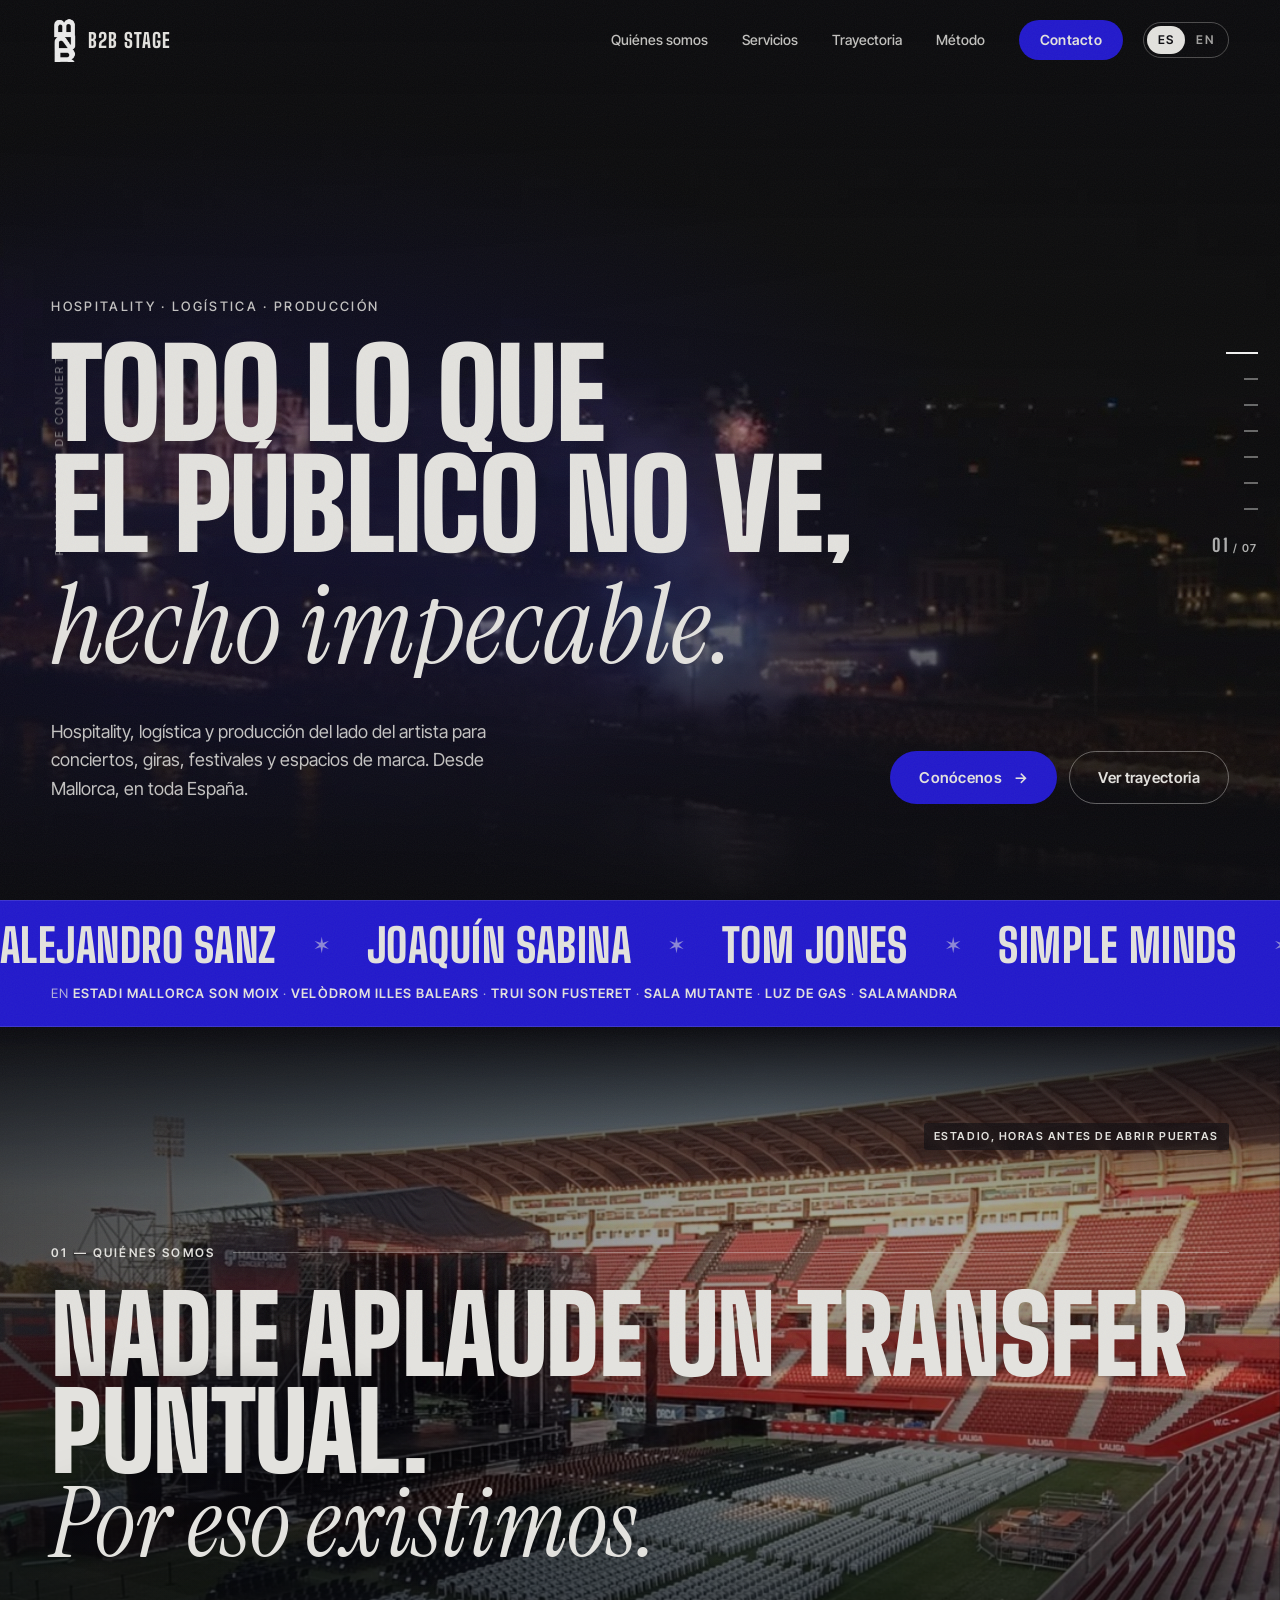
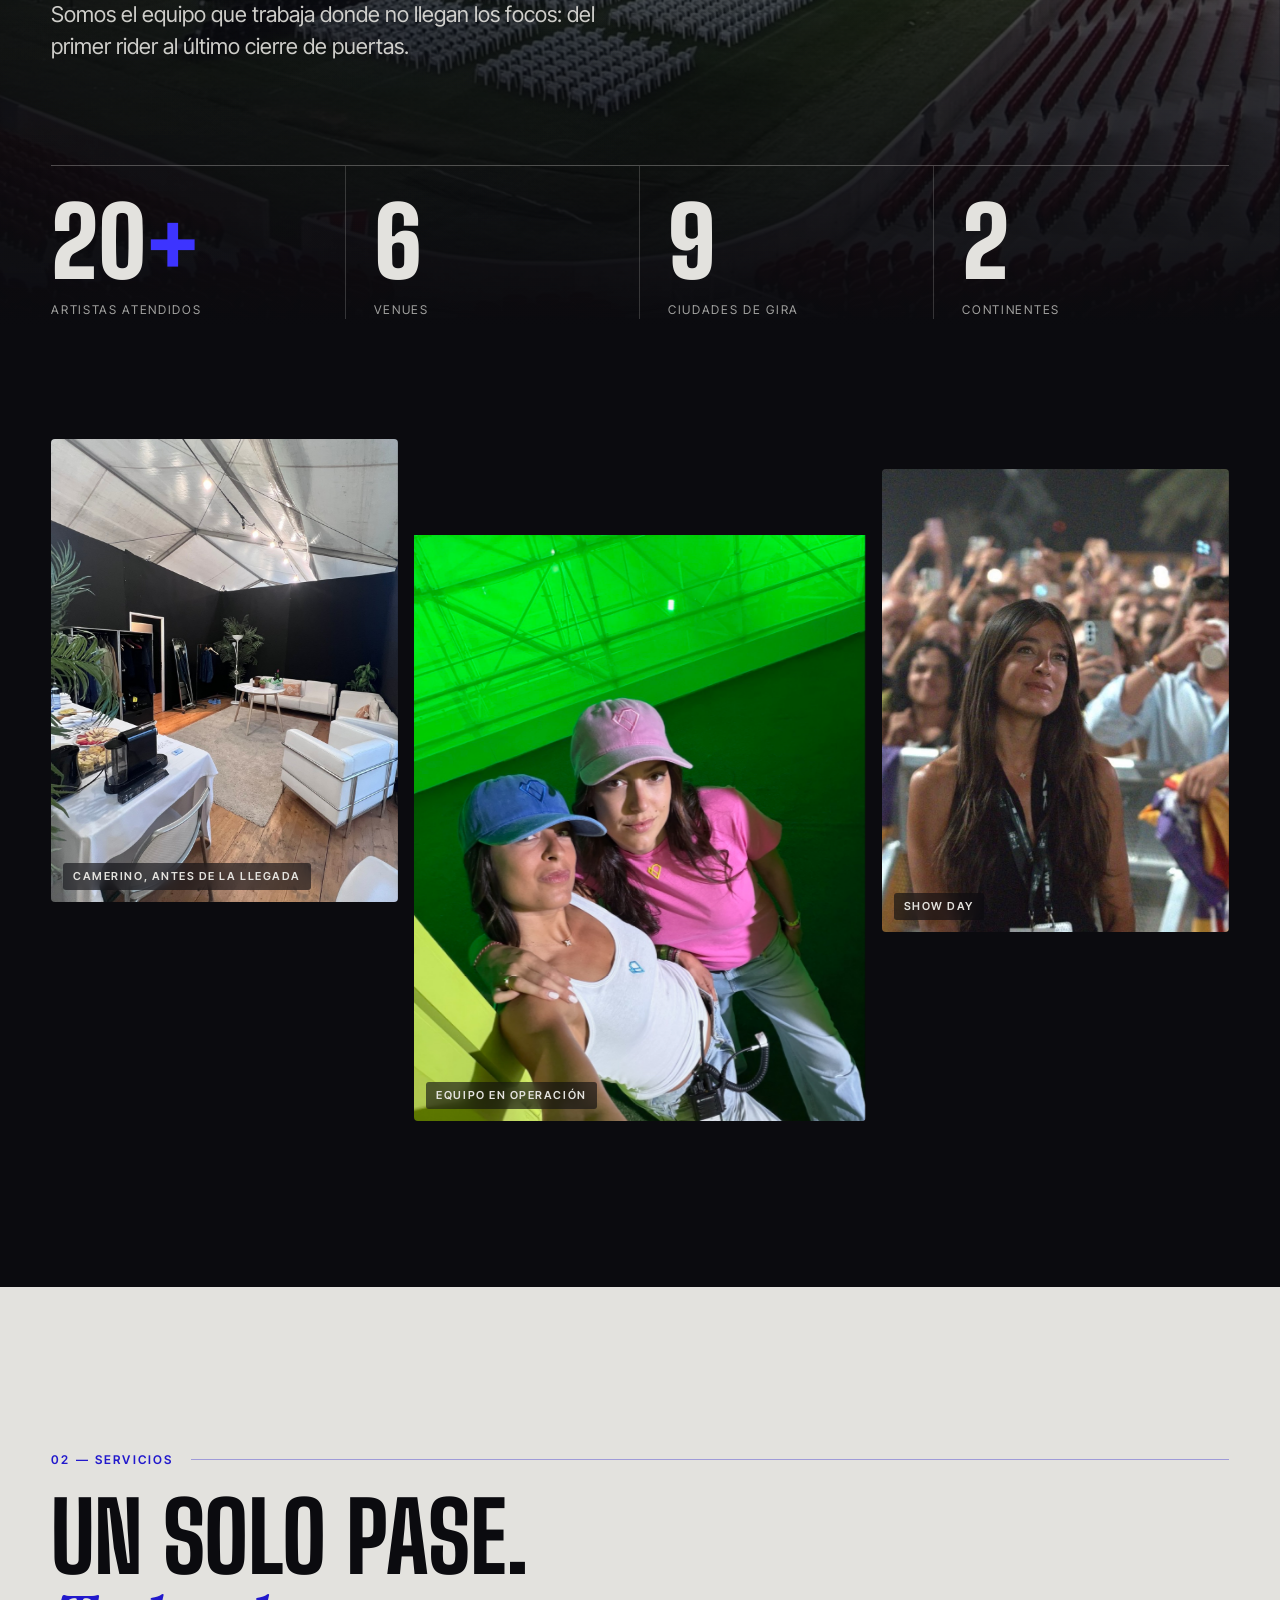
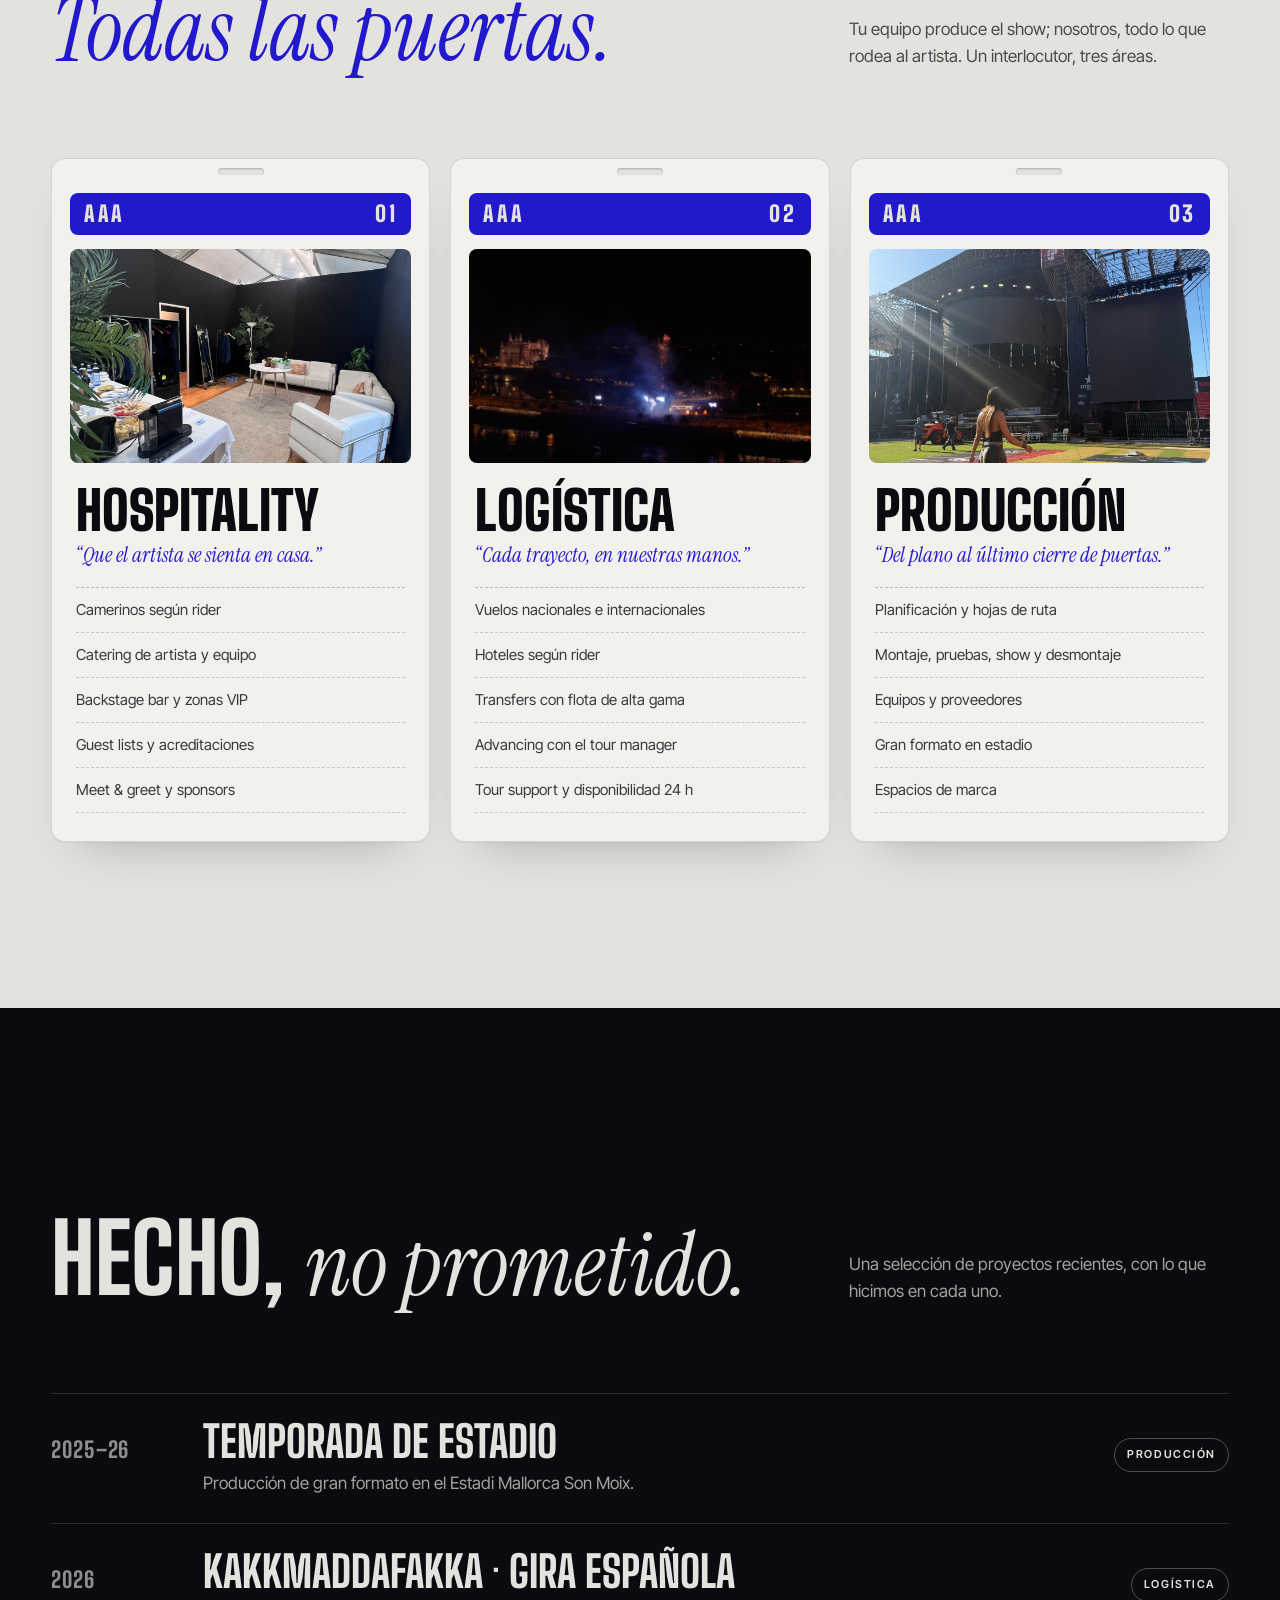
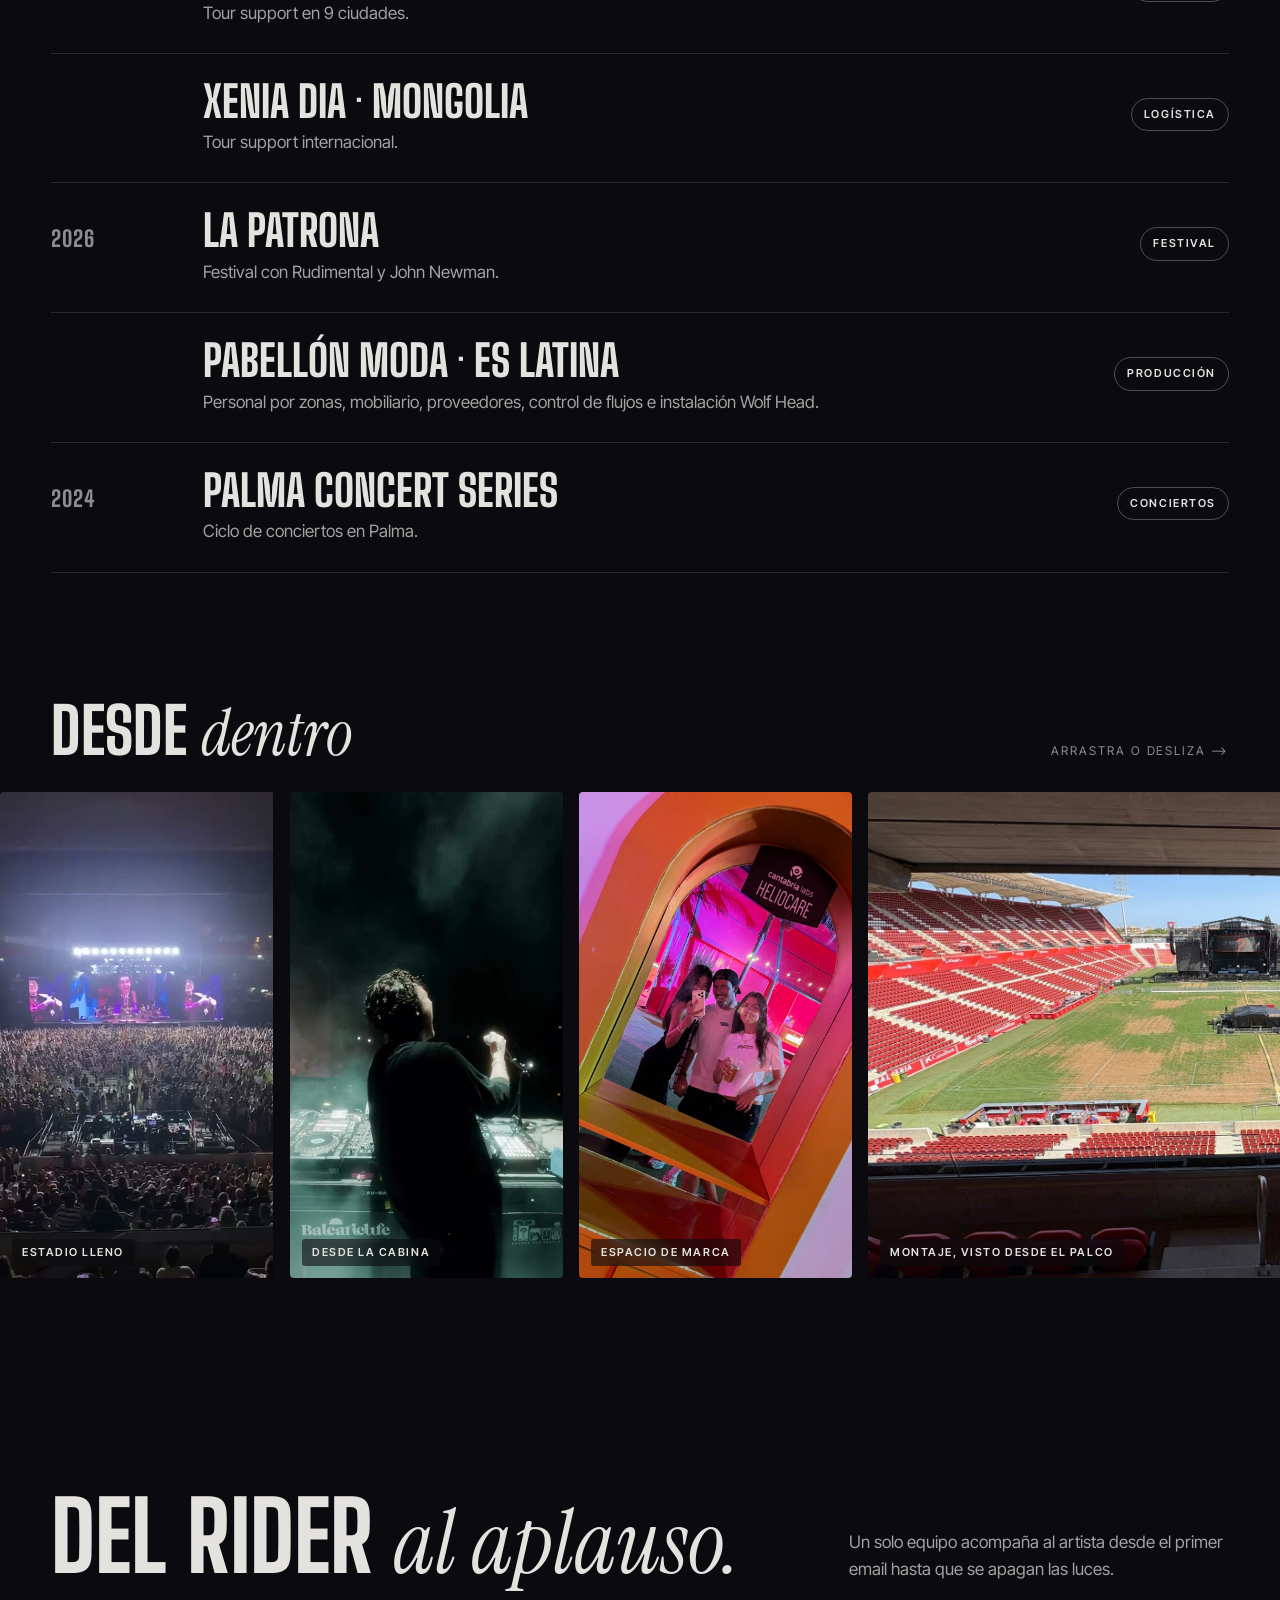
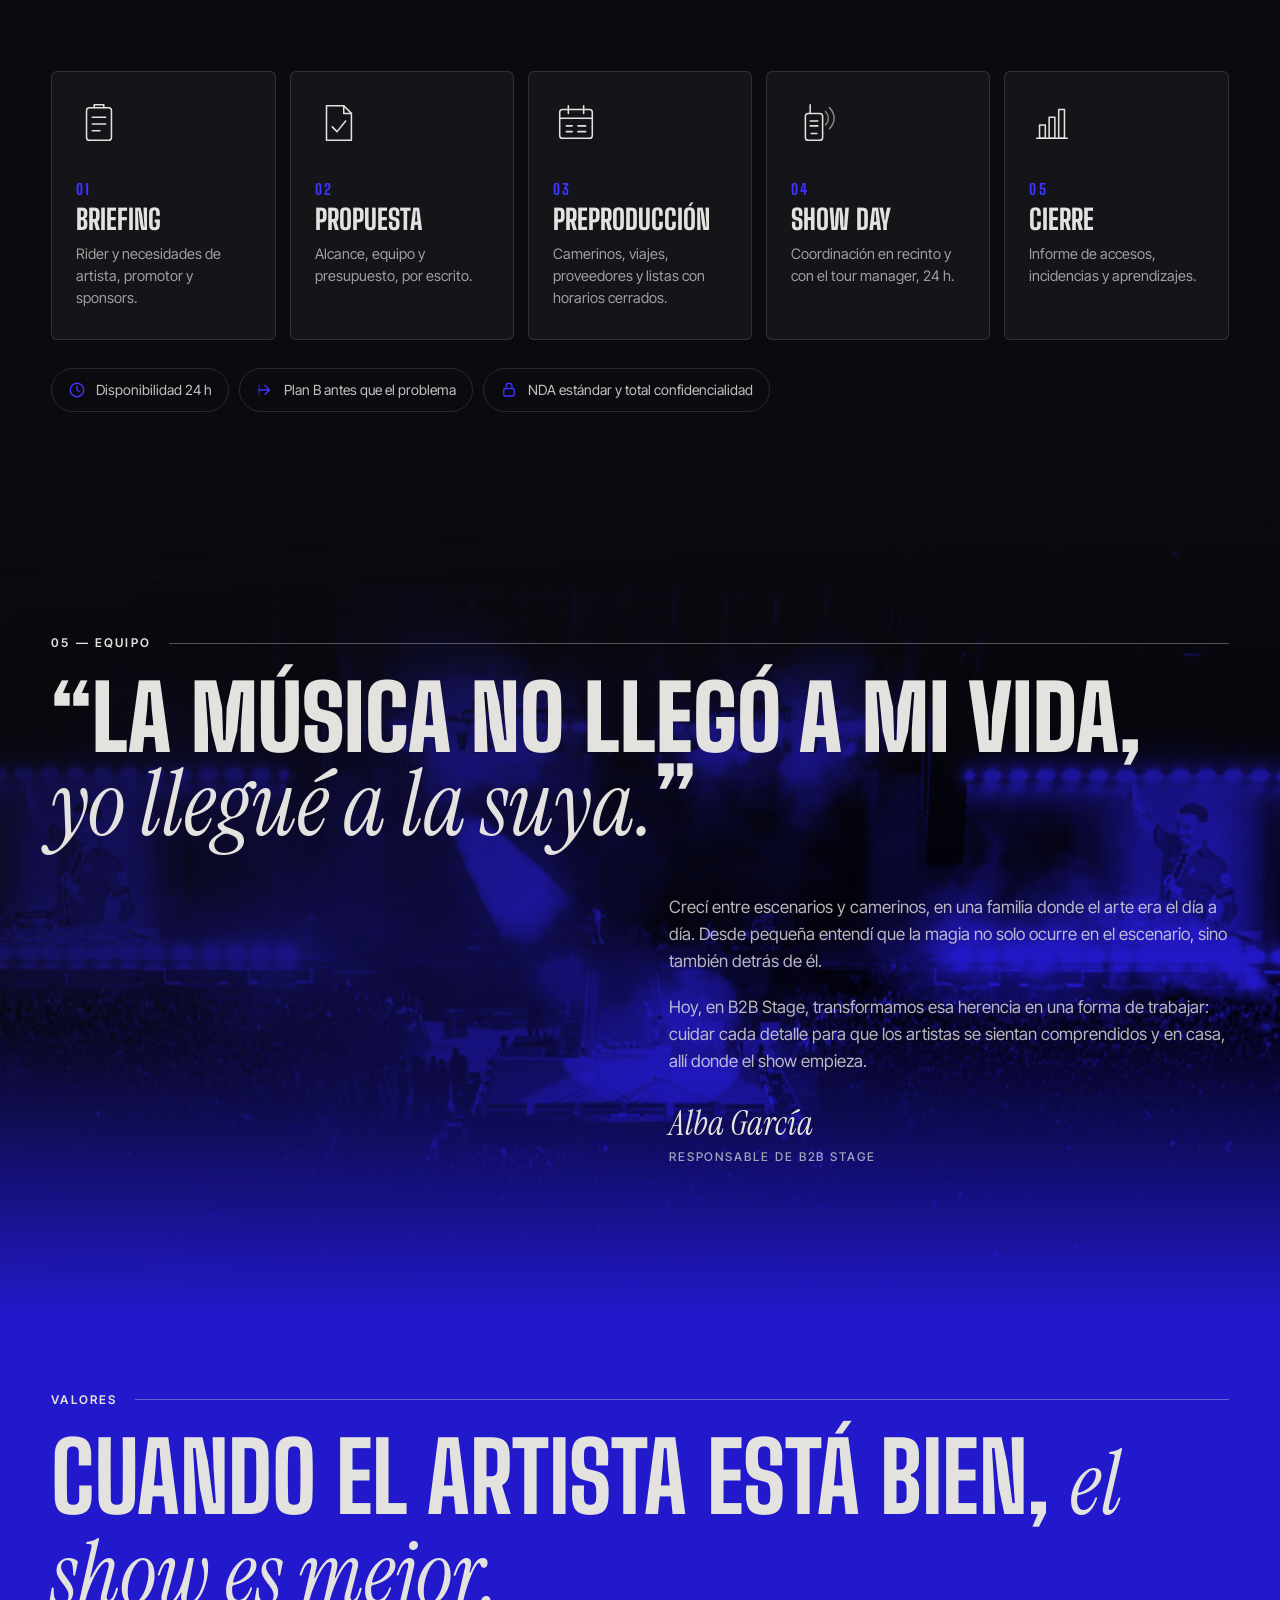
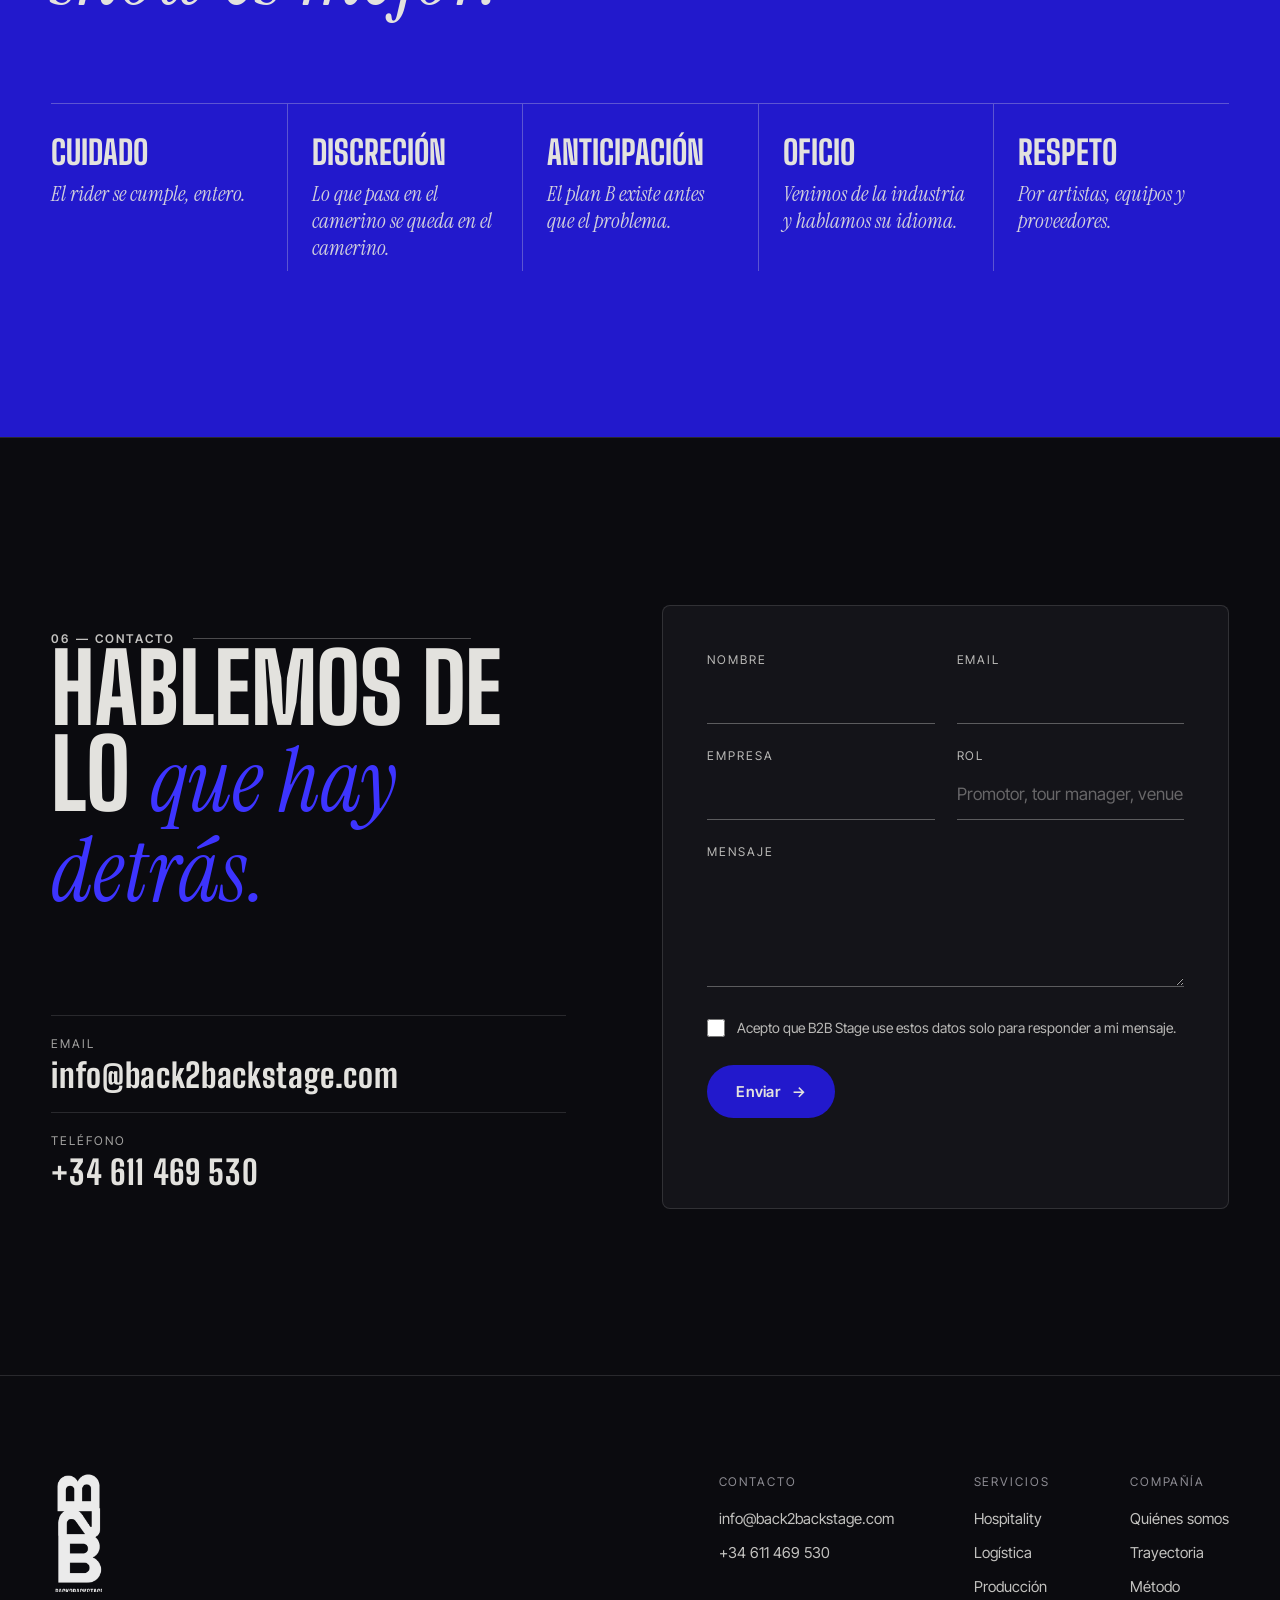
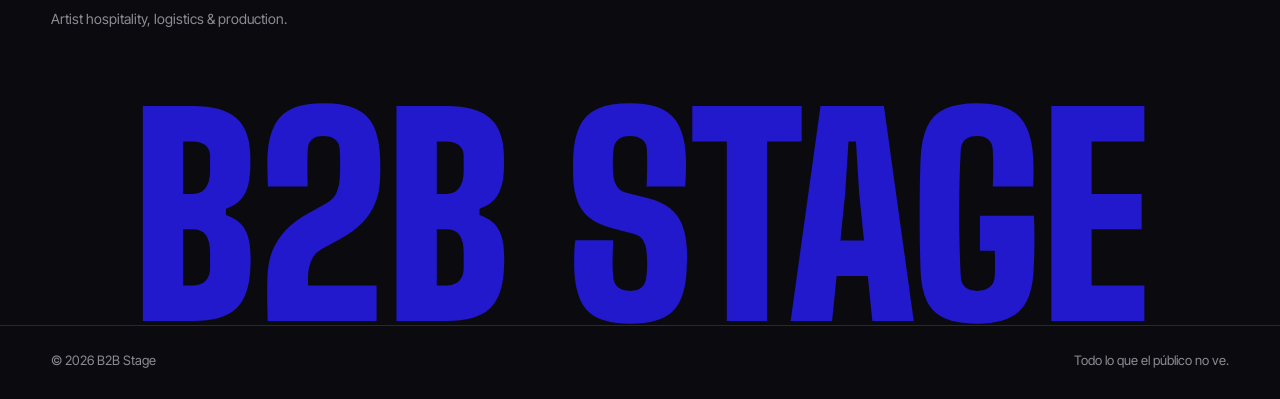
==== commit 08cfef68: "Material nuevo: fotos en Trayectoria, galería con vista aérea, palco y fuegos Co-Authored-By: Claude" ====
--- a/site/index.html
+++ b/site/index.html
@@ -17,7 +17,7 @@
   <link rel="preconnect" href="https://fonts.googleapis.com">
   <link rel="preconnect" href="https://fonts.gstatic.com" crossorigin>
   <link href="https://fonts.googleapis.com/css2?family=Big+Shoulders+Display:wght@500;700;800;900&family=Instrument+Serif:ital@0;1&family=Inter+Tight:wght@400;500;600&display=swap" rel="stylesheet">
-  <link rel="stylesheet" href="styles.css?v=5">
+  <link rel="stylesheet" href="styles.css?v=6">
   <script type="application/ld+json">
   {
     "@context": "https://schema.org",
@@ -205,6 +205,7 @@
             <span class="case-row__year">2025–26</span>
             <div class="case-row__main"><h3>Temporada de estadio</h3><p>Producción de gran formato en el Estadi Mallorca Son Moix.</p></div>
             <span class="case-row__tag">Producción</span>
+            <figure class="case-row__img"><img src="assets/img/estadio-lleno.jpg" alt="Estadi Mallorca Son Moix lleno de noche durante un concierto" loading="lazy"></figure>
           </li>
           <li class="case-row reveal">
             <span class="case-row__year">2026</span>
@@ -225,11 +226,13 @@
             <span class="case-row__year"></span>
             <div class="case-row__main"><h3>Pabellón Moda · ES LATINA</h3><p>Personal por zonas, mobiliario, proveedores, control de flujos e instalación Wolf Head.</p></div>
             <span class="case-row__tag">Producción</span>
+            <figure class="case-row__img"><img src="assets/img/latina-arcos.jpg" alt="Arcos de colores con las letras de LATINA al anochecer" loading="lazy"></figure>
           </li>
           <li class="case-row reveal">
             <span class="case-row__year">2024</span>
             <div class="case-row__main"><h3>Palma Concert Series</h3><p>Ciclo de conciertos en Palma.</p></div>
             <span class="case-row__tag">Conciertos</span>
+            <figure class="case-row__img"><img src="assets/img/palma-noche.jpg" alt="Concierto junto a la catedral de Palma de noche" loading="lazy"></figure>
           </li>
         </ol>
       </div>
@@ -244,11 +247,13 @@
           <figure class="rail__item rail__item--tall"><video muted loop playsinline preload="none" poster="assets/img/v-estadio-poster.jpg" data-lazy-video aria-label="Vídeo de un estadio lleno durante un concierto"><source src="assets/video/v-estadio.mp4" type="video/mp4"></video><figcaption>Estadio lleno</figcaption></figure>
           <figure class="rail__item rail__item--tall"><video muted loop playsinline preload="none" poster="assets/img/v-cabina-poster.jpg" data-lazy-video aria-label="Vídeo de un DJ en cabina entre humo"><source src="assets/video/v-cabina.mp4" type="video/mp4"></video><figcaption>Desde la cabina</figcaption></figure>
           <figure class="rail__item rail__item--tall"><img src="assets/img/espacio-marca.jpg" alt="Equipo dentro de un espacio de marca de colores" loading="lazy"><figcaption>Espacio de marca</figcaption></figure>
+          <figure class="rail__item"><img src="assets/img/estadio-palco.jpg" alt="Estadio vacío visto desde un palco con el escenario montado al fondo" loading="lazy"><figcaption>Montaje, visto desde el palco</figcaption></figure>
           <figure class="rail__item"><img src="assets/img/escenario-azul.jpg" alt="Escenario iluminado en azul frente al público" loading="lazy"><figcaption>Show day</figcaption></figure>
           <figure class="rail__item rail__item--tall"><video muted loop playsinline preload="none" poster="assets/img/v-atardecer-poster.jpg" data-lazy-video aria-label="Vídeo de un recinto de festival al atardecer"><source src="assets/video/v-atardecer.mp4" type="video/mp4"></video><figcaption>Atardecer en recinto</figcaption></figure>
           <figure class="rail__item"><img src="assets/img/relsb-fuego.jpg" alt="Rels B en el escenario entre llamaradas" loading="lazy"><figcaption>Rels B</figcaption></figure>
           <figure class="rail__item rail__item--tall"><video muted loop playsinline preload="none" poster="assets/img/v-publico-poster.jpg" data-lazy-video aria-label="Vídeo del público frente al escenario"><source src="assets/video/v-publico.mp4" type="video/mp4"></video><figcaption>Público</figcaption></figure>
-          <figure class="rail__item"><img src="assets/img/festival-recinto.jpg" alt="Vista aérea de un recinto de festival de colores" loading="lazy"><figcaption>Recinto desde arriba</figcaption></figure>
+          <figure class="rail__item rail__item--tall"><img src="assets/img/recinto-aereo.jpg" alt="Vista aérea de un recinto con estructuras de colores y público" loading="lazy"><figcaption>Recinto desde arriba</figcaption></figure>
+          <figure class="rail__item rail__item--tall"><video muted loop playsinline preload="none" poster="assets/img/v-fuegos-poster.jpg" data-lazy-video aria-label="Vídeo de fuegos artificiales sobre el recinto"><source src="assets/video/v-fuegos.mp4" type="video/mp4"></video><figcaption>Final de fiesta</figcaption></figure>
           <figure class="rail__item rail__item--tall"><img src="assets/img/backstage-crew.jpg" alt="Equipo celebrando en el backstage" loading="lazy"><figcaption>Al cerrar puertas</figcaption></figure>
           <figure class="rail__item"><img src="assets/img/tipi-noche.jpg" alt="Tipi iluminado en rojo de noche en un recinto" loading="lazy"><figcaption>Recinto, de noche</figcaption></figure>
           <figure class="rail__item"><img src="assets/img/publico-emocion.jpg" alt="Público emocionado durante un concierto" loading="lazy"><figcaption>Por esto lo hacemos</figcaption></figure>
@@ -377,6 +382,6 @@
     </div>
   </footer>
 
-  <script src="main.js?v=5"></script>
+  <script src="main.js?v=6"></script>
 </body>
 </html>
--- a/site/styles.css
+++ b/site/styles.css
@@ -218,6 +218,17 @@
 .case-row p { margin: 0; color: rgba(227,226,222,.7); max-width: 640px; }
 .case-row__tag { font-size: 11px; font-weight: 600; letter-spacing: .14em; text-transform: uppercase; padding: 7px 12px; border: 1px solid rgba(227,226,222,.3); border-radius: 999px; white-space: nowrap; }
 
+.case-row { position: relative; }
+.case-row__img { margin: 0; overflow: hidden; border-radius: 4px; background: #000; }
+.case-row__img img { width: 100%; height: 100%; object-fit: cover; display: block; }
+@media (hover: hover) and (min-width: 901px) {
+  .case-row__img { position: absolute; right: 150px; top: 50%; width: 270px; aspect-ratio: 3 / 2; z-index: 2; pointer-events: none; opacity: 0; transform: translateY(-50%) rotate(-3deg) scale(.88); transition: opacity .35s, transform .6s var(--ease); box-shadow: 0 30px 60px rgba(0,0,0,.5); }
+  .case-row:hover .case-row__img { opacity: 1; transform: translateY(-50%) rotate(-2deg) scale(1); }
+}
+@media (hover: none), (max-width: 900px) {
+  .case-row__img { grid-column: 1 / -1; aspect-ratio: 16 / 9; margin-top: 14px; }
+}
+
 .inside { margin-top: clamp(80px, 10vw, 140px); }
 .inside__head { display: flex; flex-wrap: wrap; align-items: baseline; justify-content: space-between; gap: 12px 40px; margin-bottom: 28px; }
 .inside__title { font: 800 clamp(40px, 5vw, 72px)/.95 var(--display); text-transform: uppercase; margin: 0; }
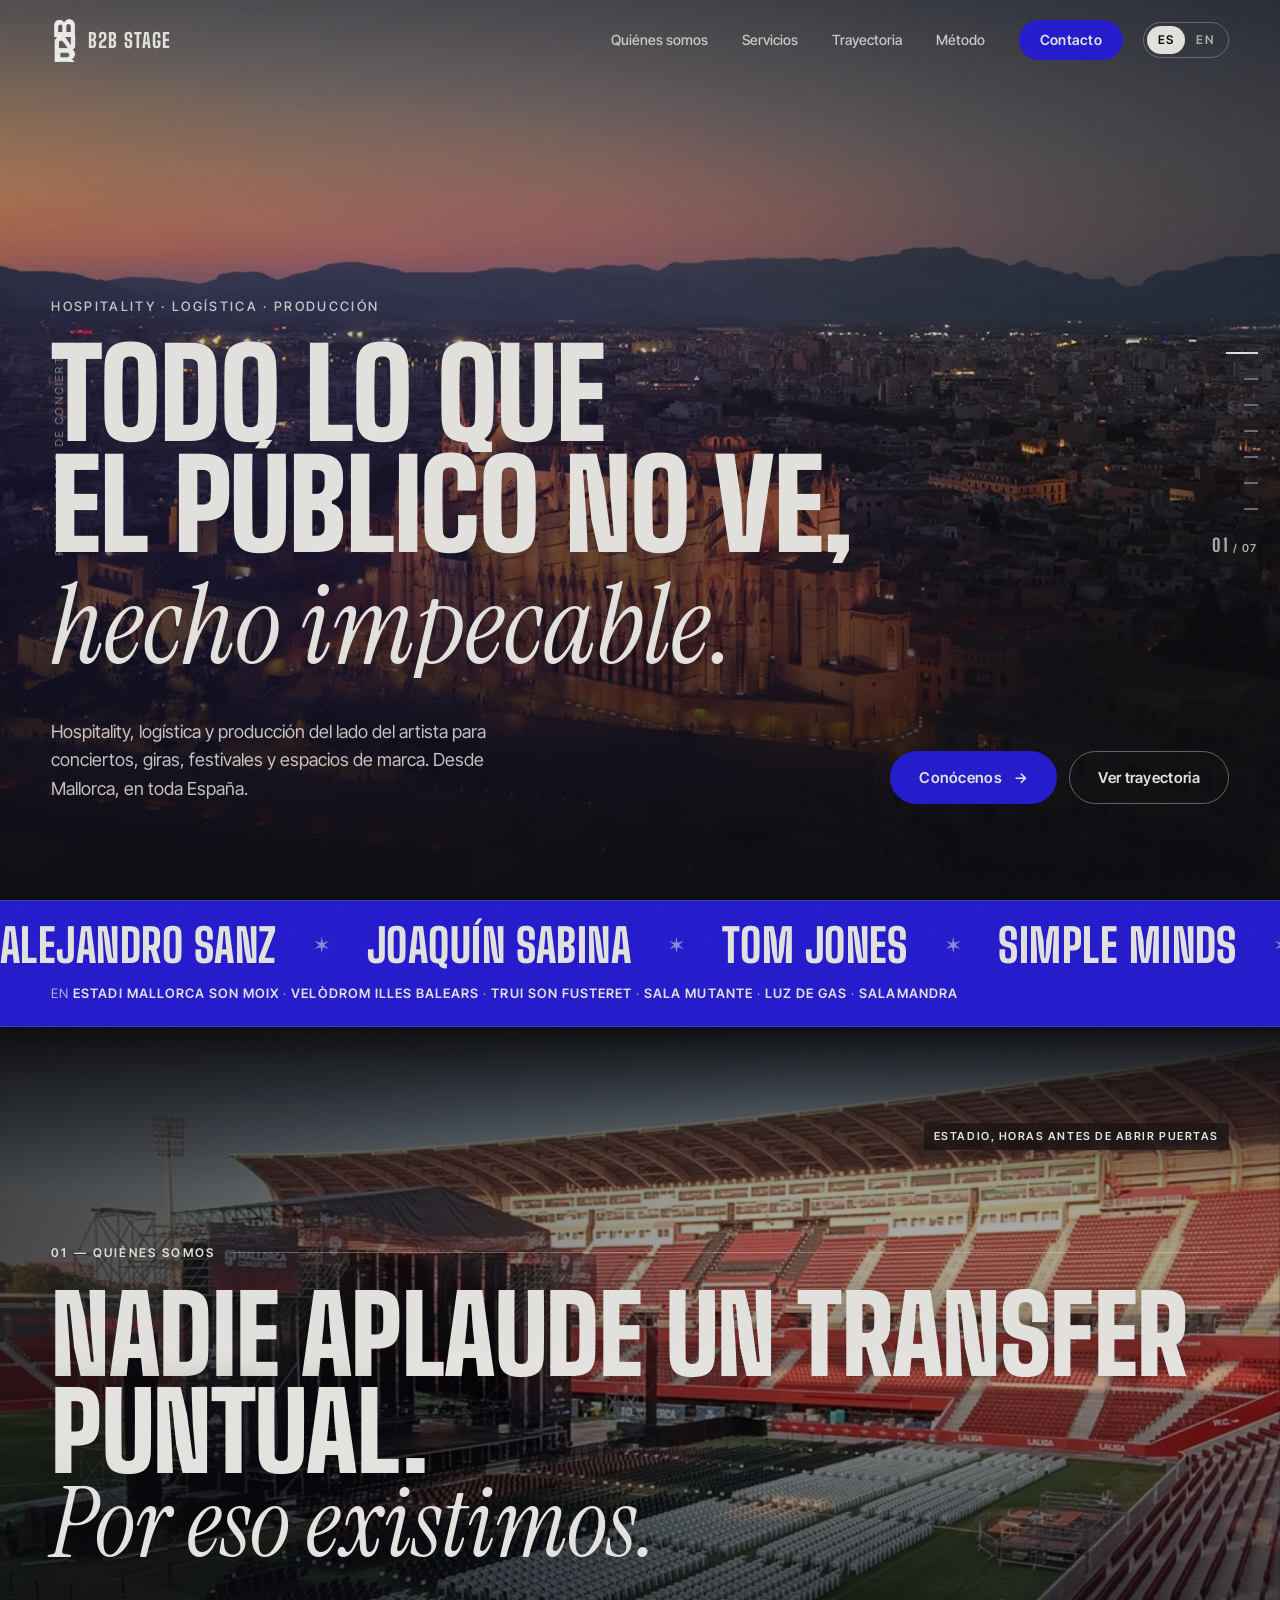
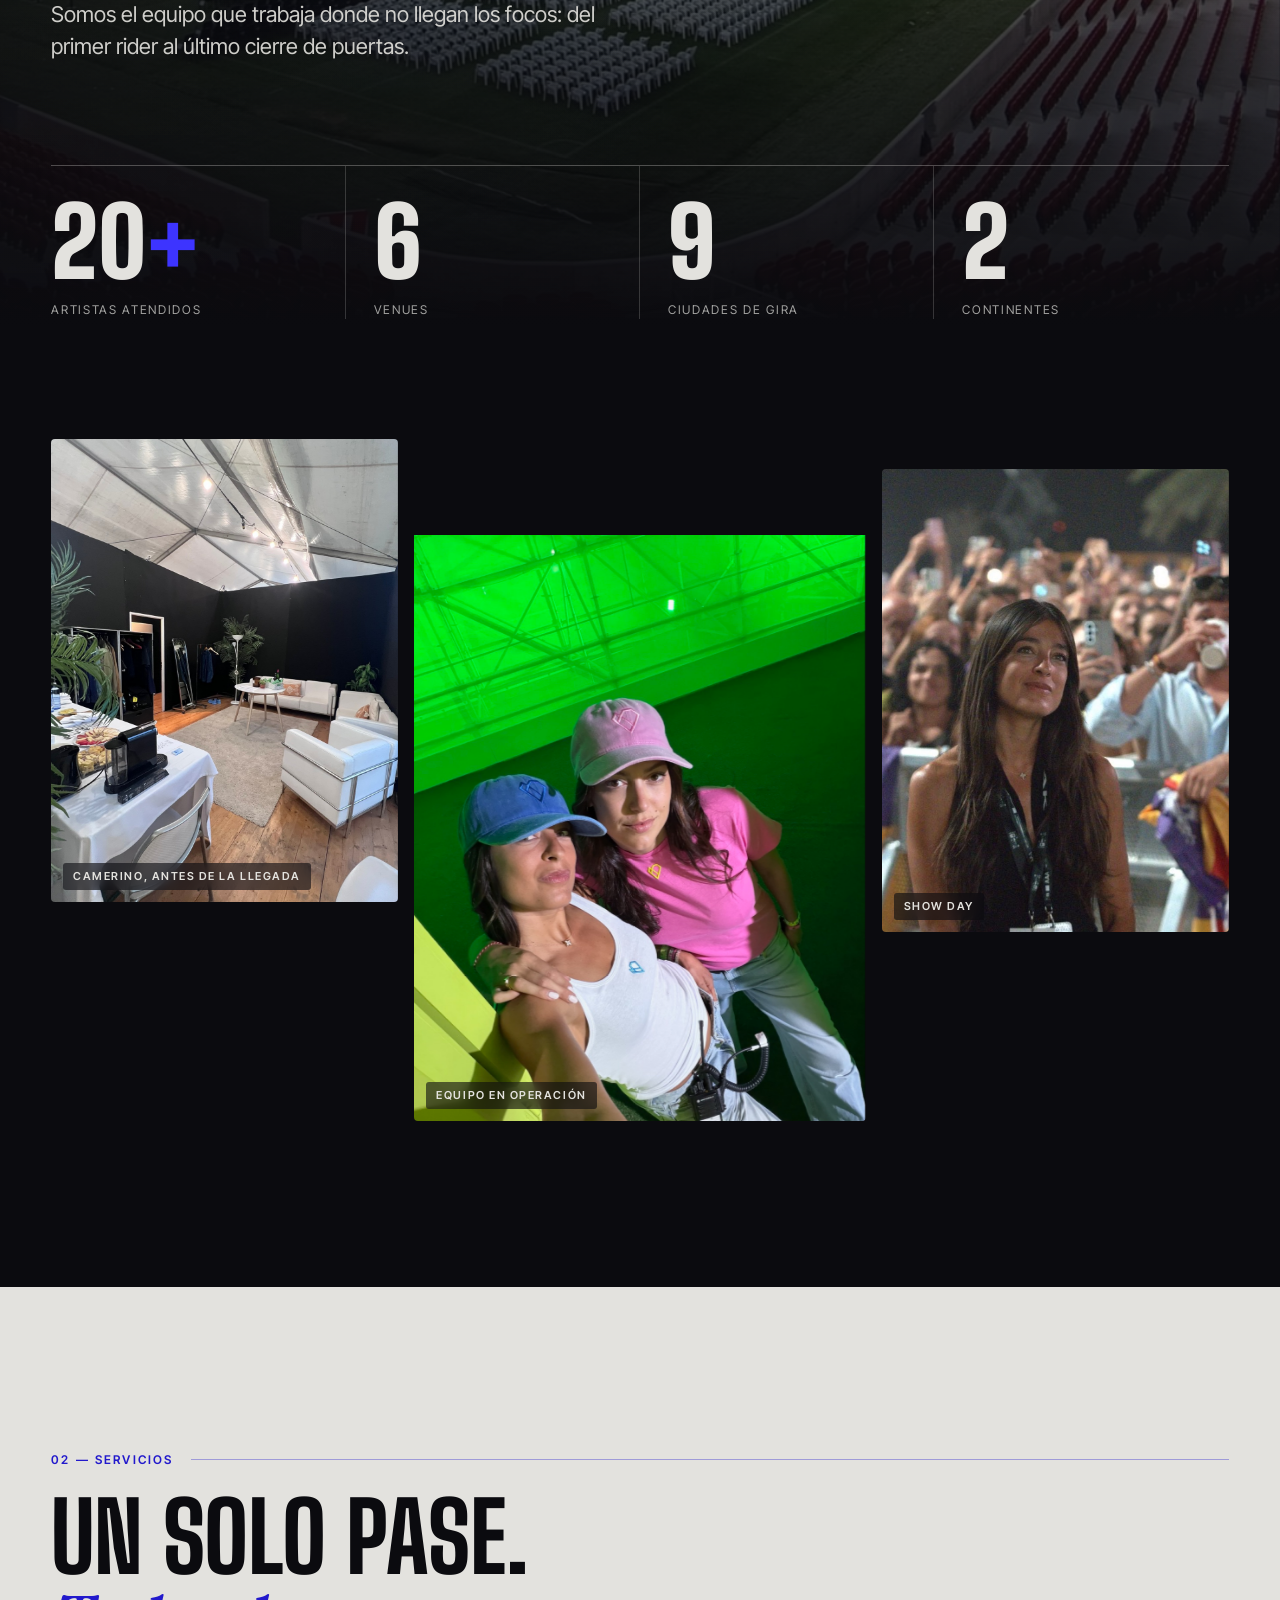
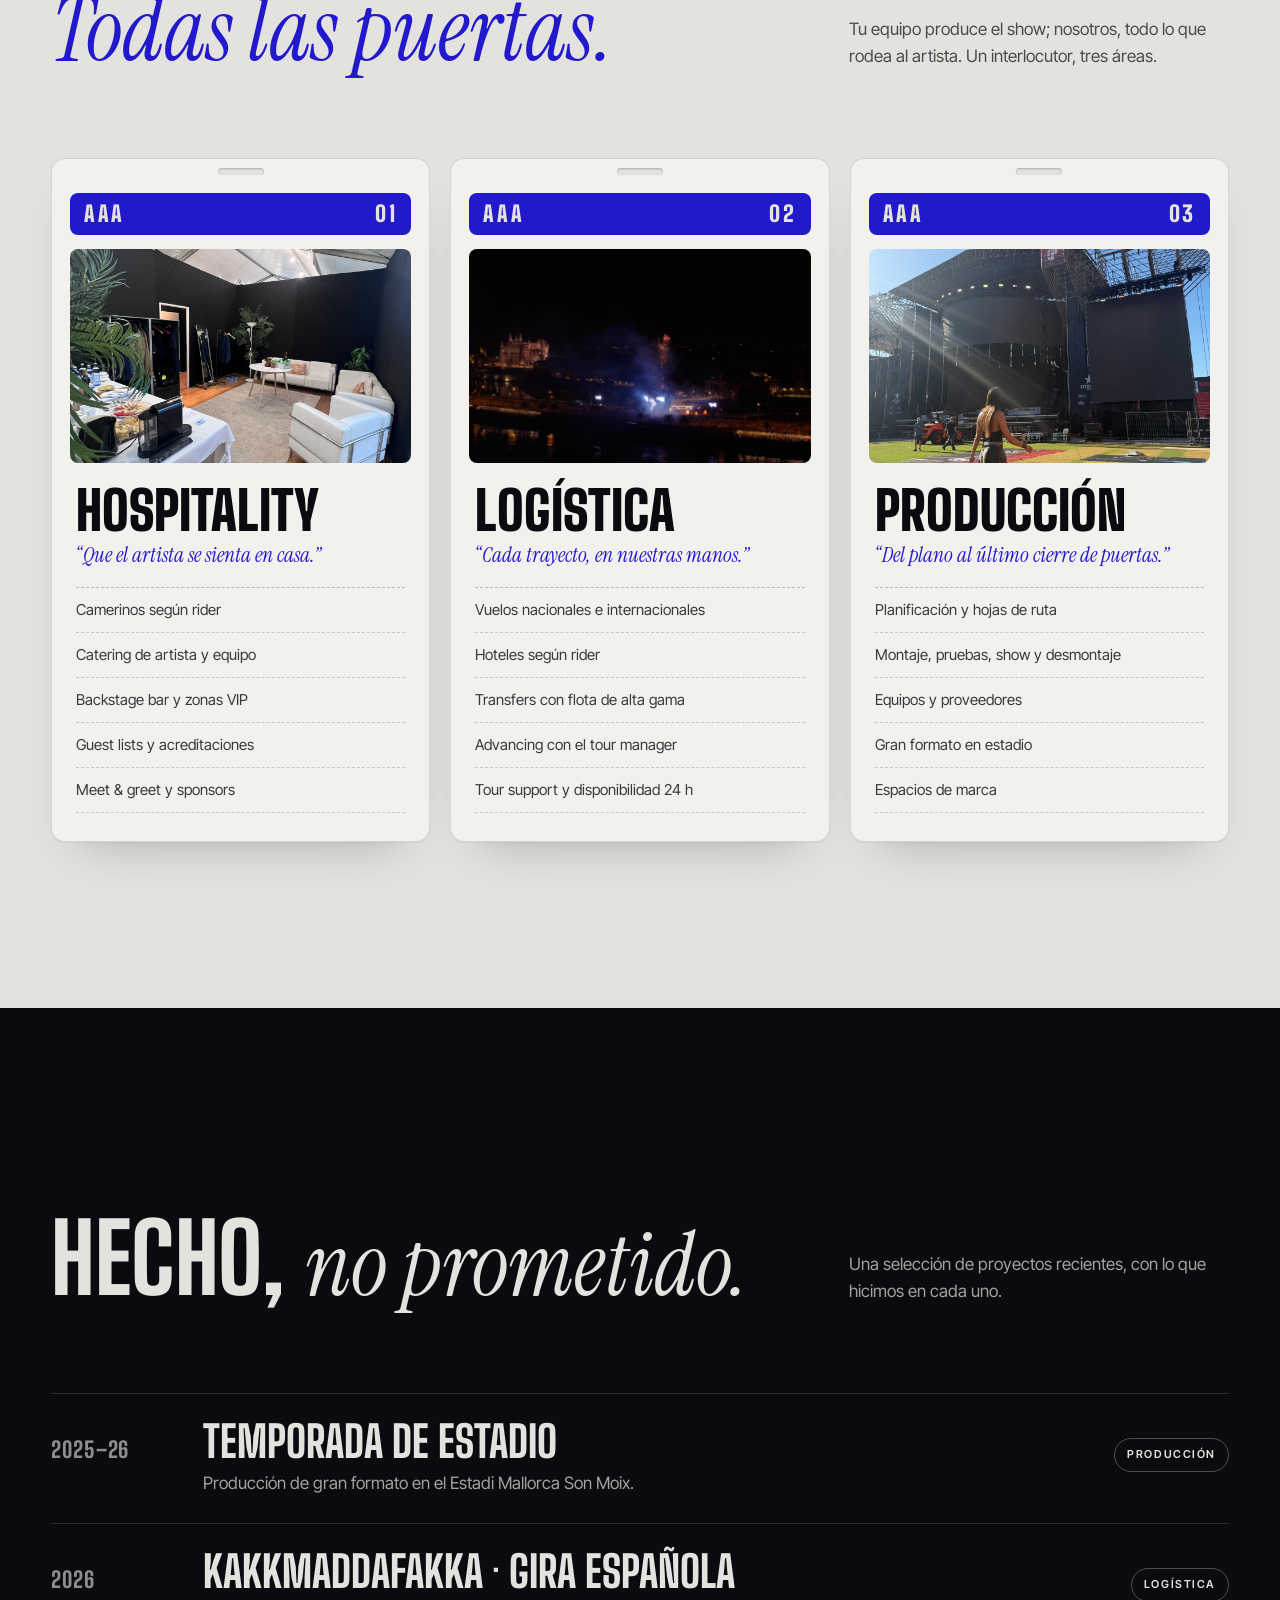
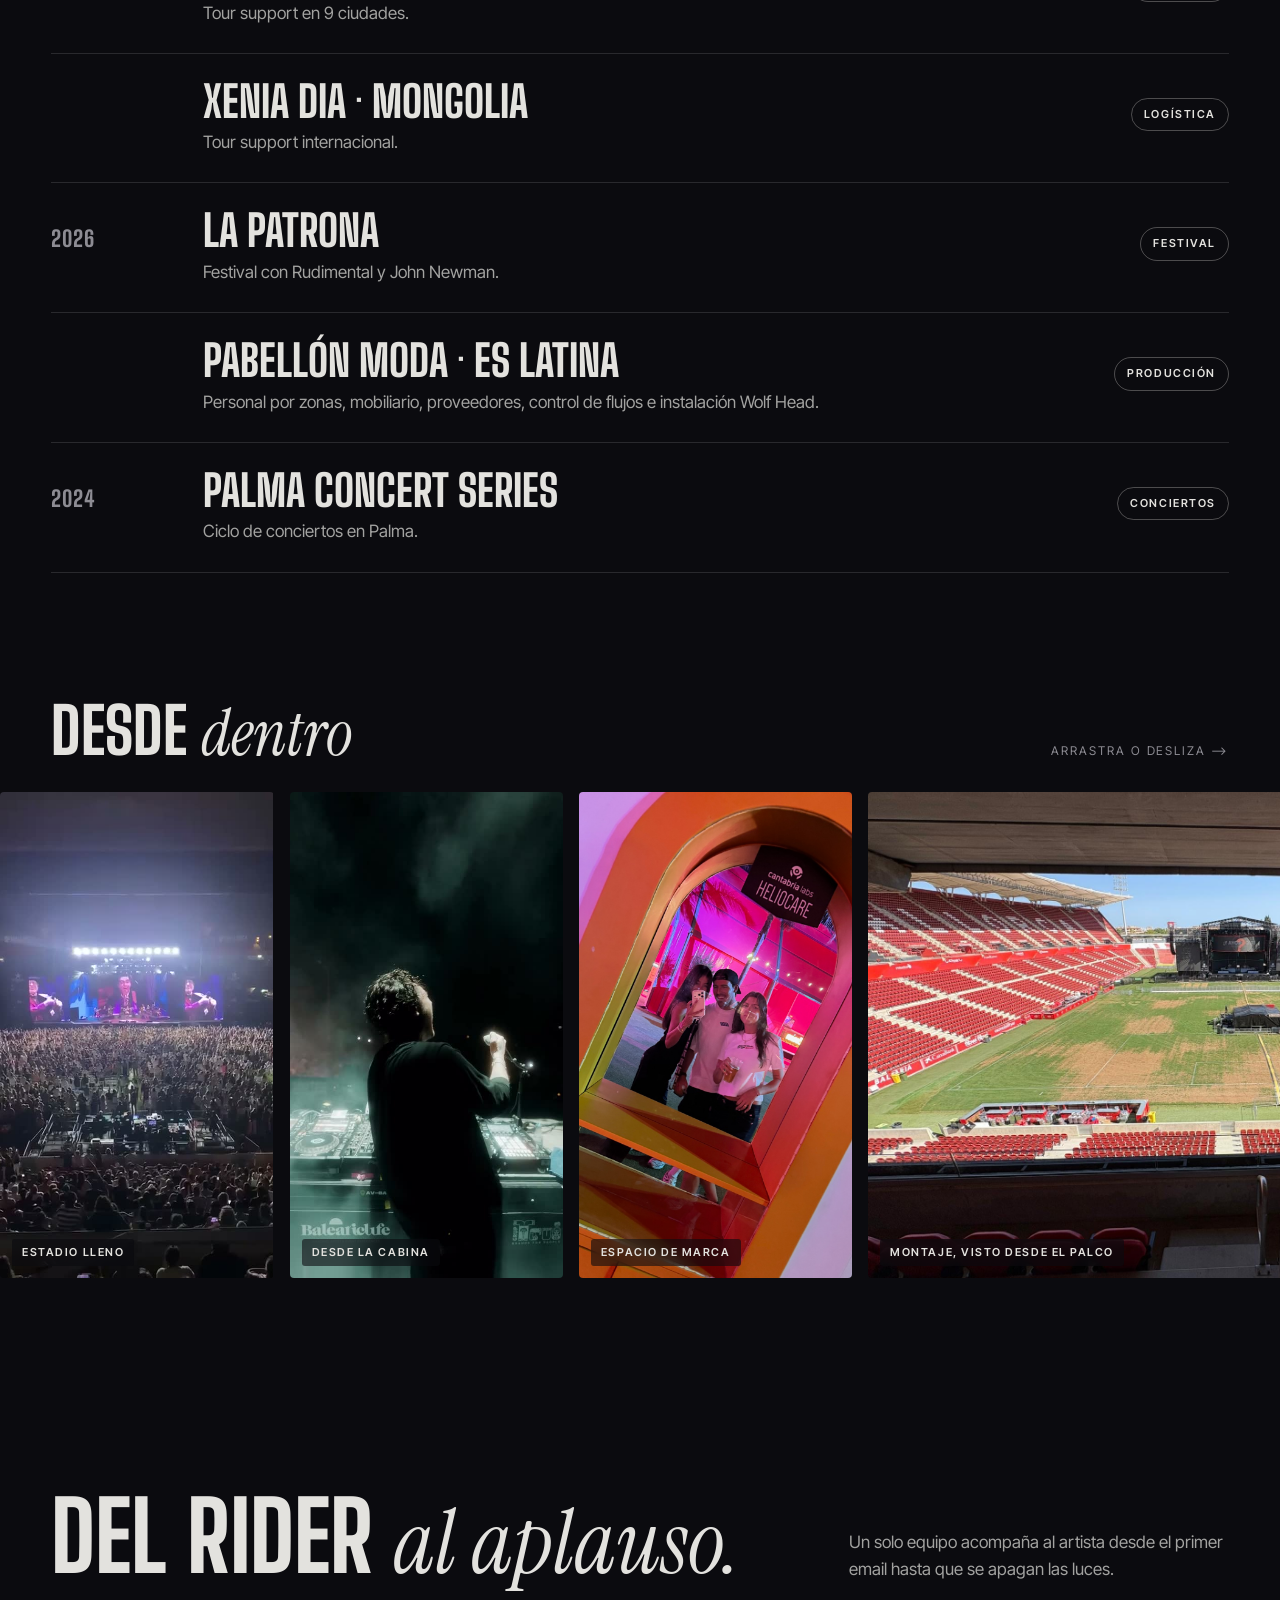
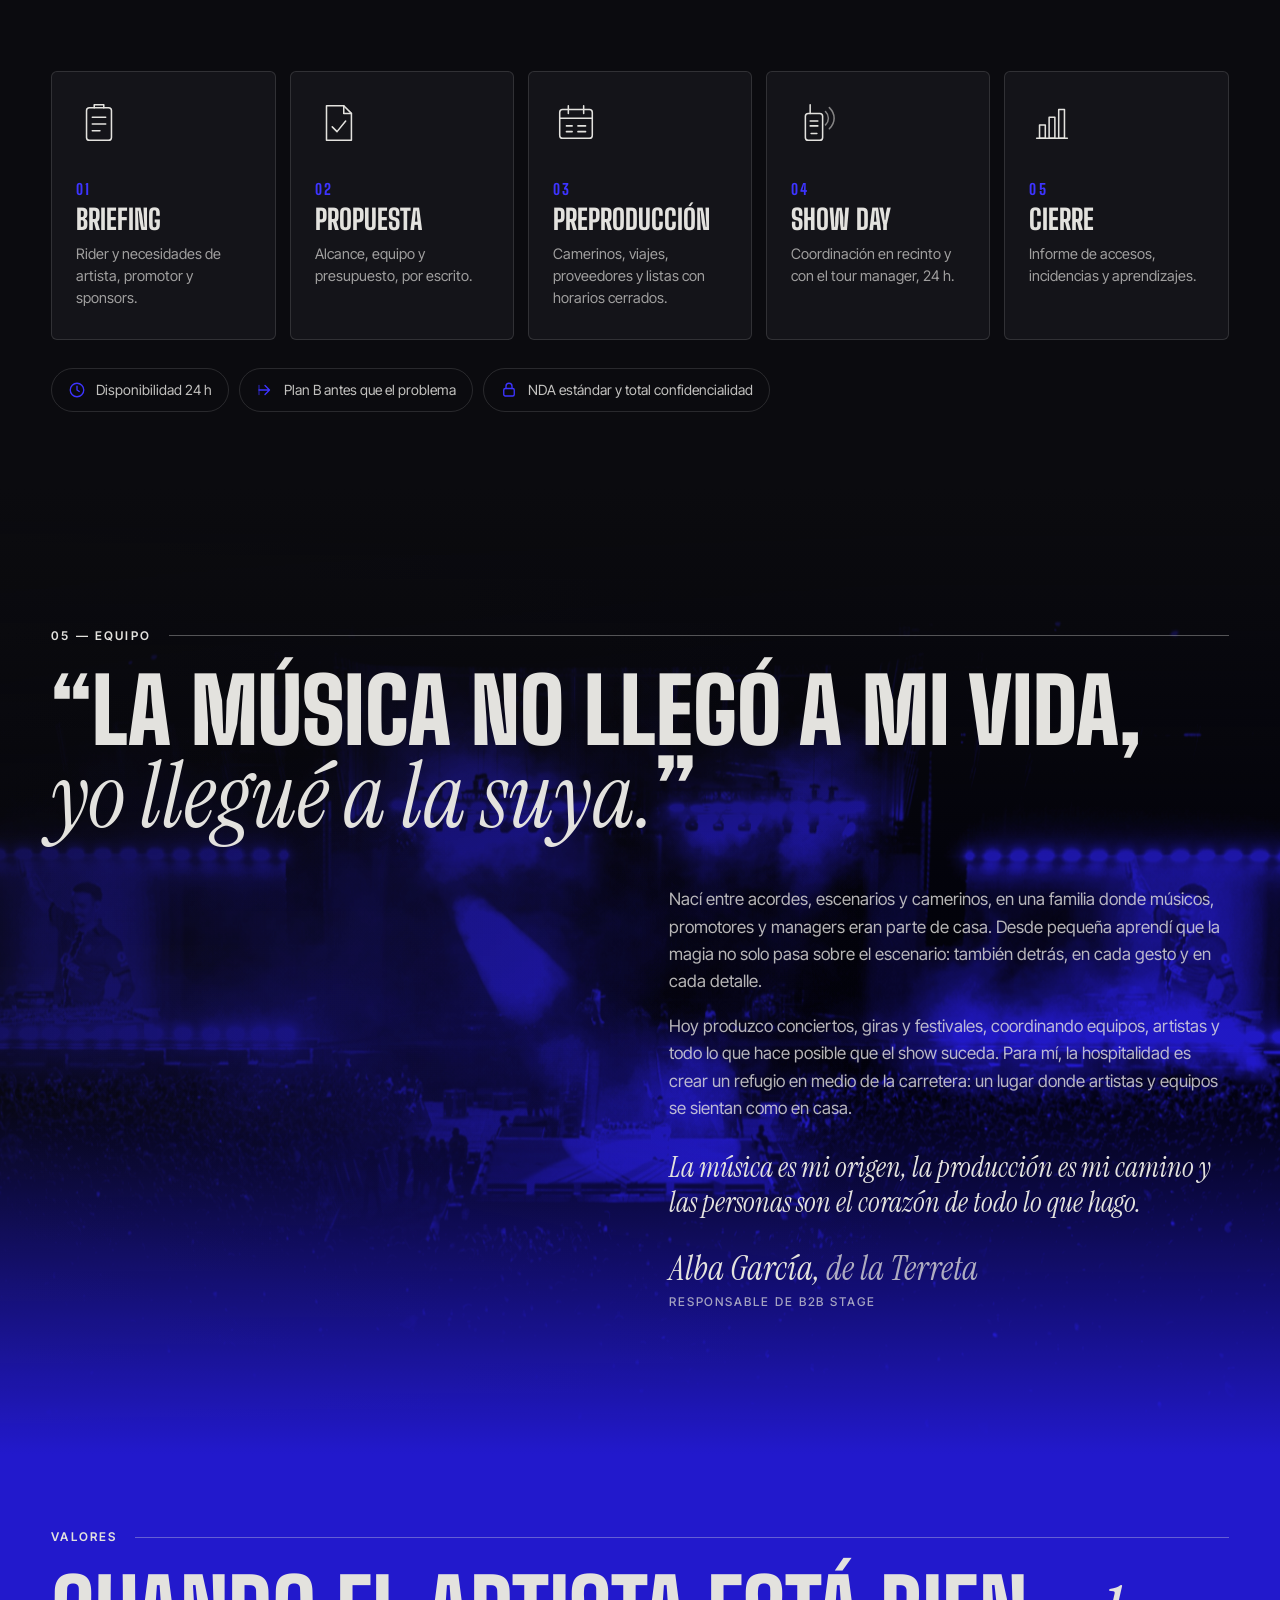
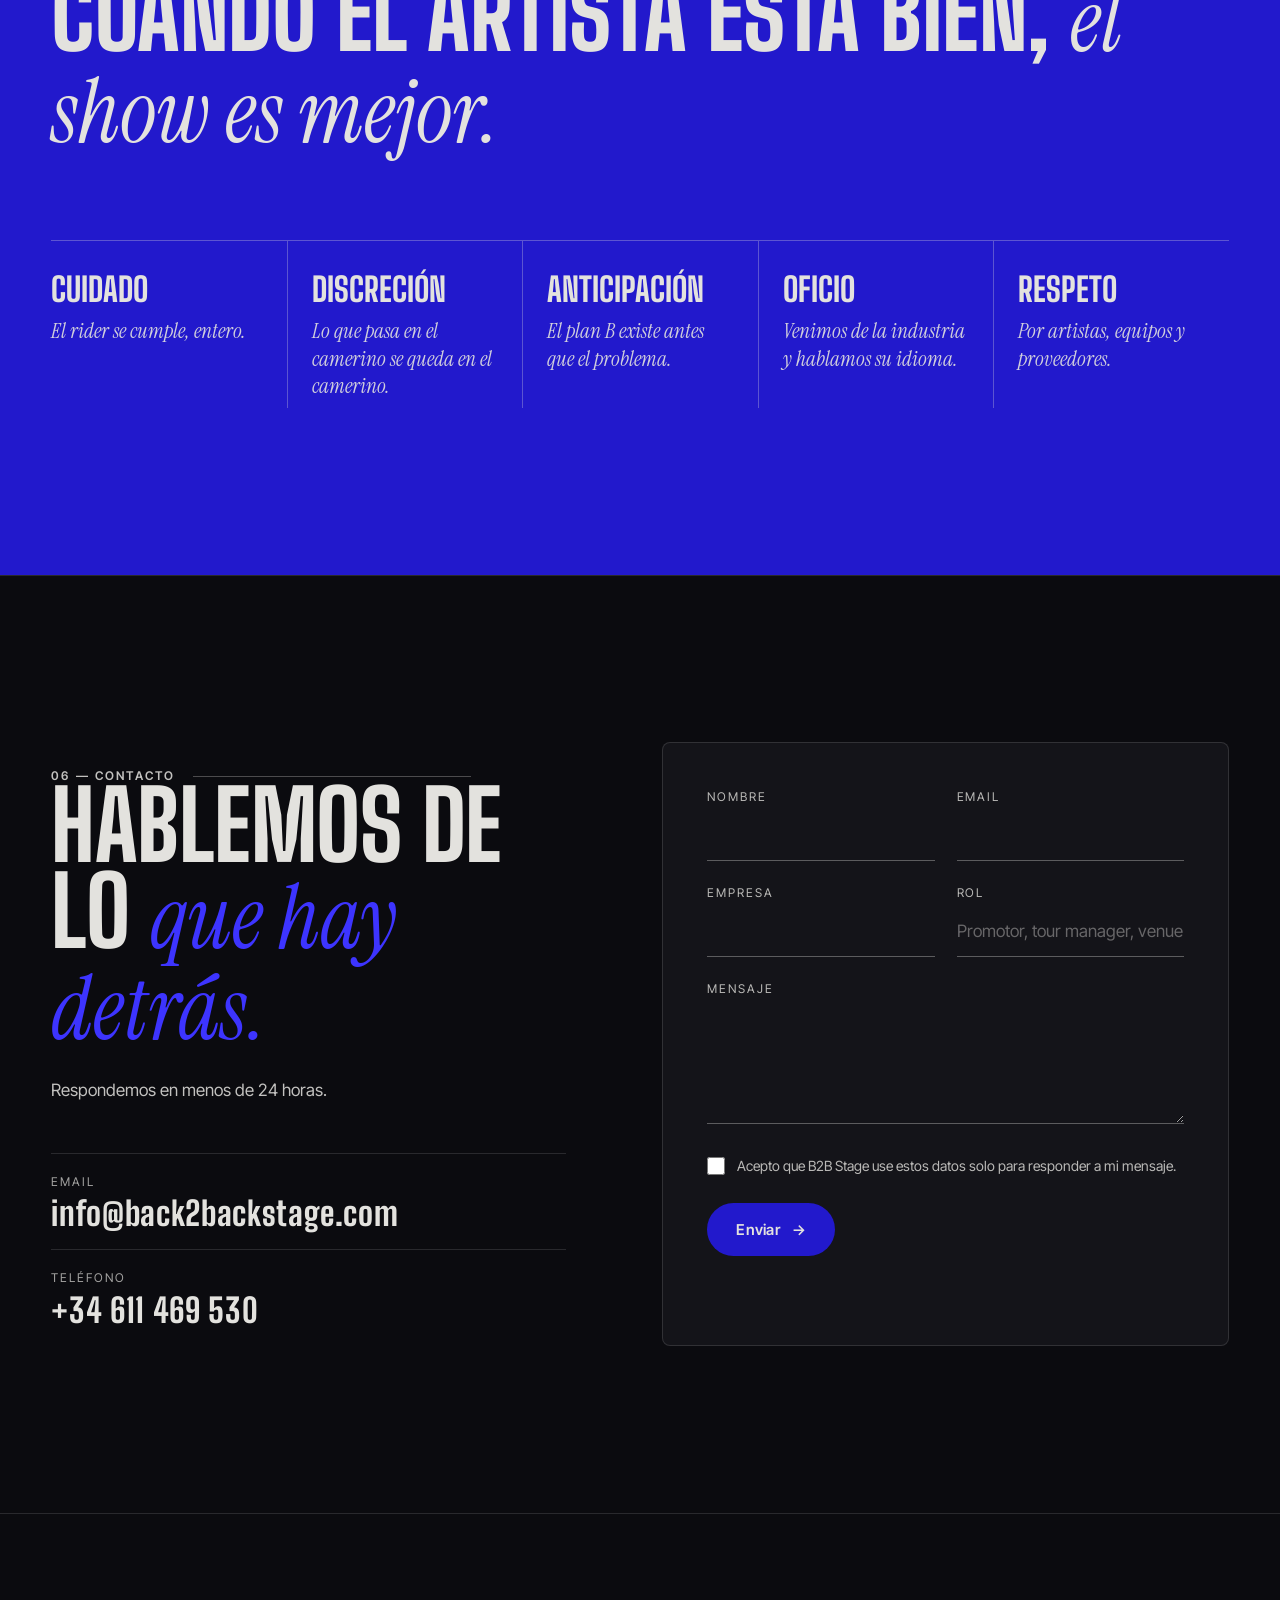
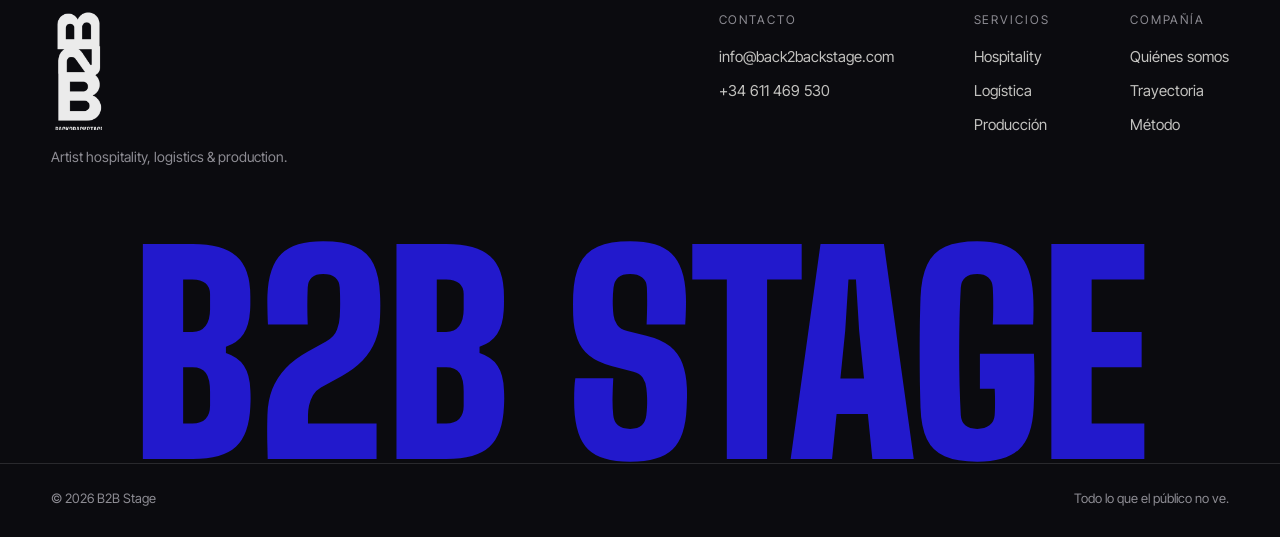
==== commit bb2b9d21: "Portada en HD desde el aftermovie original y bio de Alba con su texto Co-Authored-By: Claude Opus 5." ====
--- a/site/index.html
+++ b/site/index.html
@@ -17,7 +17,7 @@
   <link rel="preconnect" href="https://fonts.googleapis.com">
   <link rel="preconnect" href="https://fonts.gstatic.com" crossorigin>
   <link href="https://fonts.googleapis.com/css2?family=Big+Shoulders+Display:wght@500;700;800;900&family=Instrument+Serif:ital@0;1&family=Inter+Tight:wght@400;500;600&display=swap" rel="stylesheet">
-  <link rel="stylesheet" href="styles.css?v=6">
+  <link rel="stylesheet" href="styles.css?v=7">
   <script type="application/ld+json">
   {
     "@context": "https://schema.org",
@@ -72,8 +72,9 @@
 
     <!-- HERO -->
     <section class="hero" data-section>
-      <video class="hero__video" autoplay muted loop playsinline preload="auto" poster="assets/img/hero-palma-poster.jpg" aria-hidden="true">
-        <source src="assets/video/hero-palma.mp4" type="video/mp4">
+      <video class="hero__video" autoplay muted loop playsinline preload="auto" poster="assets/img/hero-palma-hd-poster.jpg" aria-hidden="true">
+        <source src="assets/video/hero-palma-hd-m.mp4" type="video/mp4" media="(max-width: 900px)">
+        <source src="assets/video/hero-palma-hd.mp4" type="video/mp4">
       </video>
       <div class="hero__shade"></div>
 
@@ -308,9 +309,10 @@
         <p class="label label--light reveal">05 — Equipo</p>
         <blockquote class="founder__quote reveal">“La música no llegó a mi vida, <em>yo llegué a la suya.</em>”</blockquote>
         <div class="founder__text">
-          <p class="reveal">Crecí entre escenarios y camerinos, en una familia donde el arte era el día a día. Desde pequeña entendí que la magia no solo ocurre en el escenario, sino también detrás de él.</p>
-          <p class="reveal">Hoy, en B2B Stage, transformamos esa herencia en una forma de trabajar: cuidar cada detalle para que los artistas se sientan comprendidos y en casa, allí donde el show empieza.</p>
-          <p class="founder__sign reveal">Alba García <span>Responsable de B2B Stage</span></p>
+          <p class="reveal">Nací entre acordes, escenarios y camerinos, en una familia donde músicos, promotores y managers eran parte de casa. Desde pequeña aprendí que la magia no solo pasa sobre el escenario: también detrás, en cada gesto y en cada detalle.</p>
+          <p class="reveal">Hoy produzco conciertos, giras y festivales, coordinando equipos, artistas y todo lo que hace posible que el show suceda. Para mí, la hospitalidad es crear un refugio en medio de la carretera: un lugar donde artistas y equipos se sientan como en casa.</p>
+          <p class="founder__coda reveal">La música es mi origen, la producción es mi camino y las personas son el corazón de todo lo que hago.</p>
+          <p class="founder__sign reveal">Alba García, <em>de la Terreta</em> <span>Responsable de B2B Stage</span></p>
         </div>
       </div>
     </section>
@@ -382,6 +384,6 @@
     </div>
   </footer>
 
-  <script src="main.js?v=6"></script>
+  <script src="main.js?v=7"></script>
 </body>
 </html>
--- a/site/styles.css
+++ b/site/styles.css
@@ -386,3 +386,5 @@
   .marquee__track { animation: none; }
   .grain { display: none; }
 }
+.founder__coda { font: italic 400 clamp(24px, 2.2vw, 30px)/1.25 var(--serif) !important; color: var(--bone) !important; margin-top: 28px !important; }
+.founder__sign em { font-style: italic; color: rgba(227,226,222,.75); }
